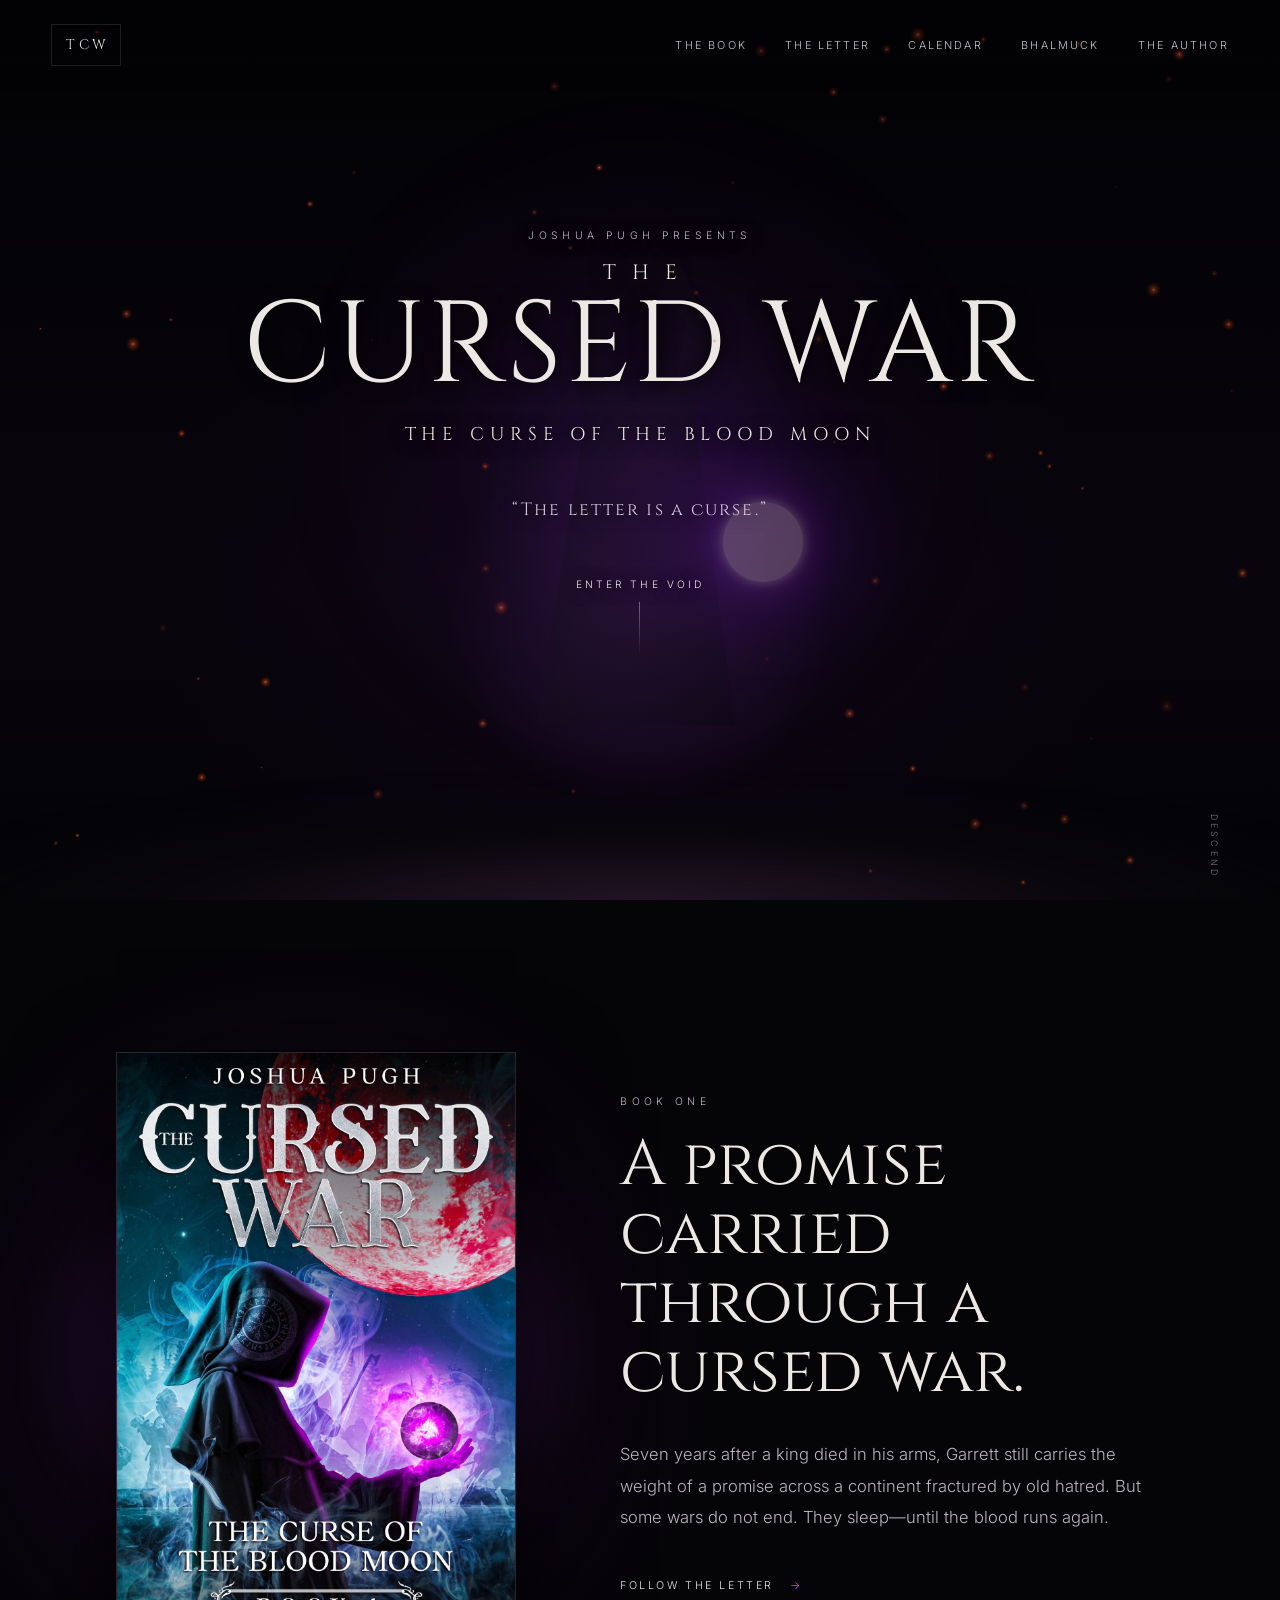
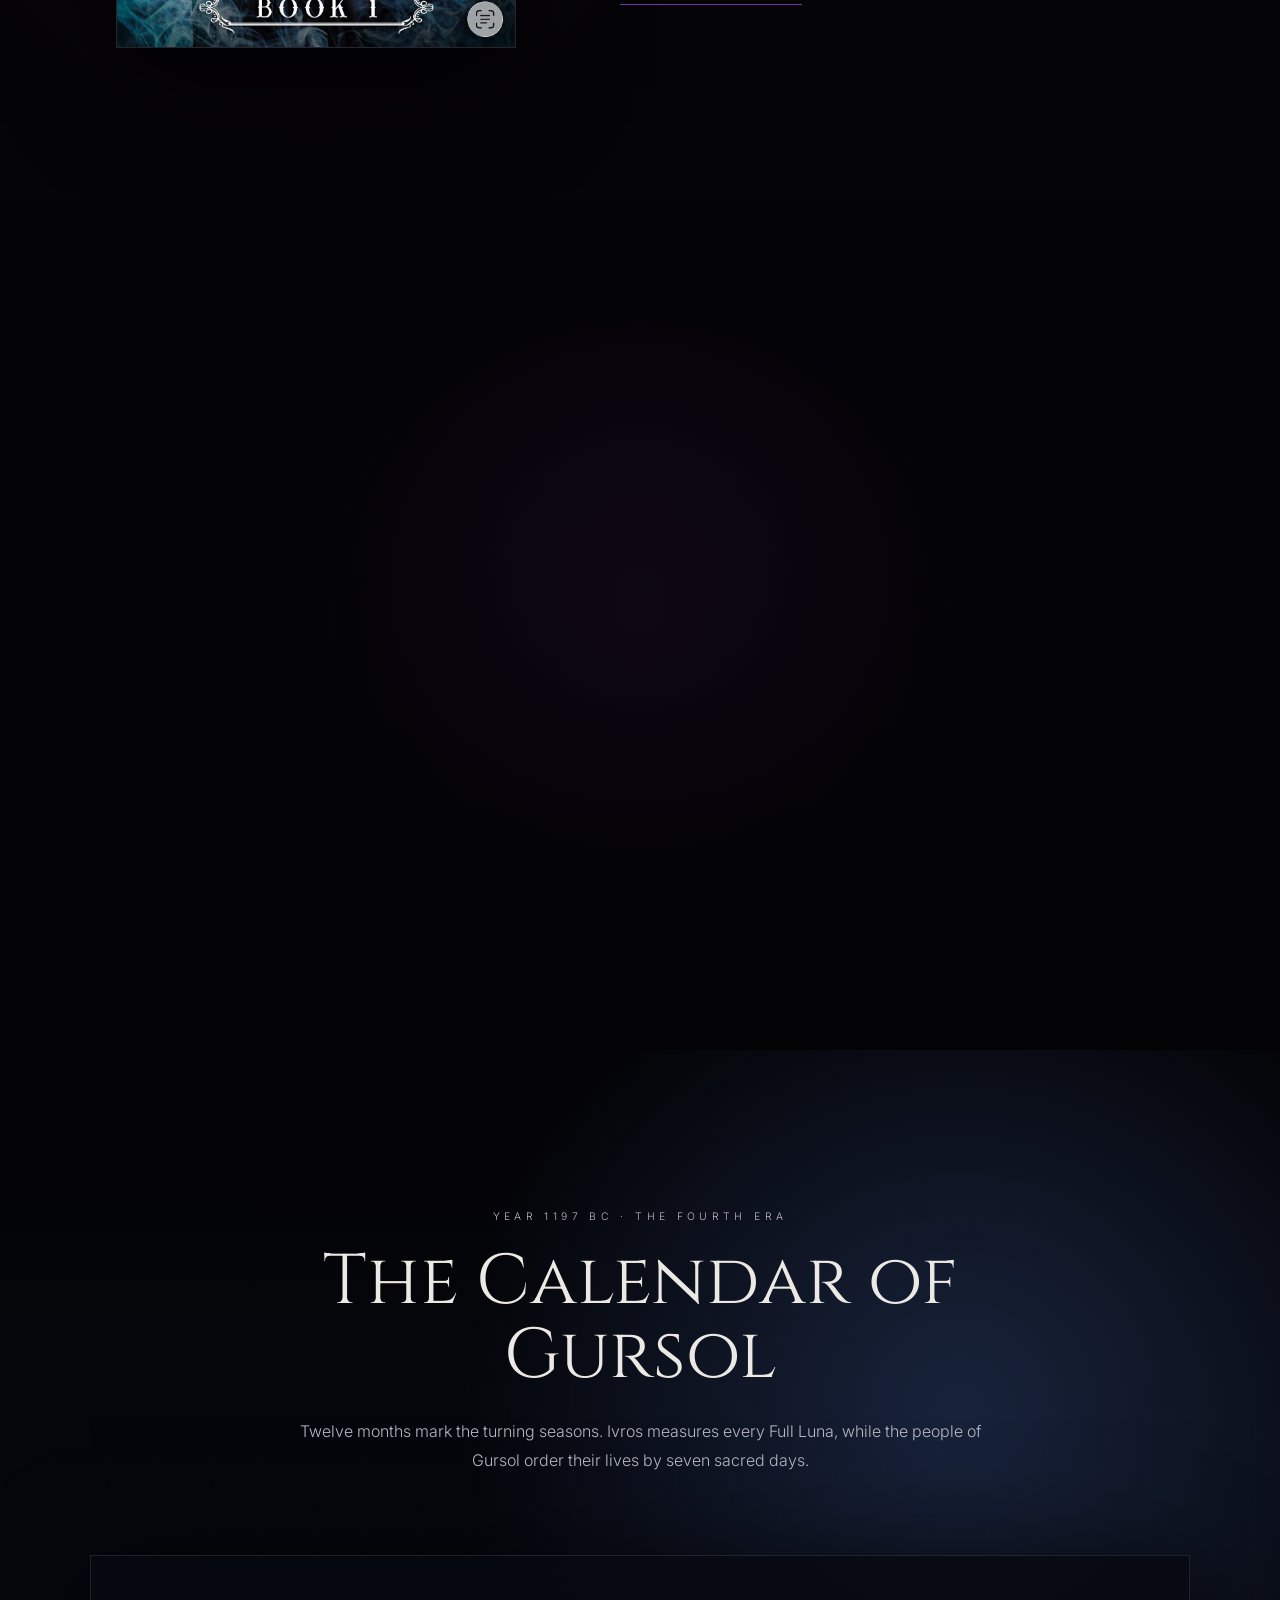
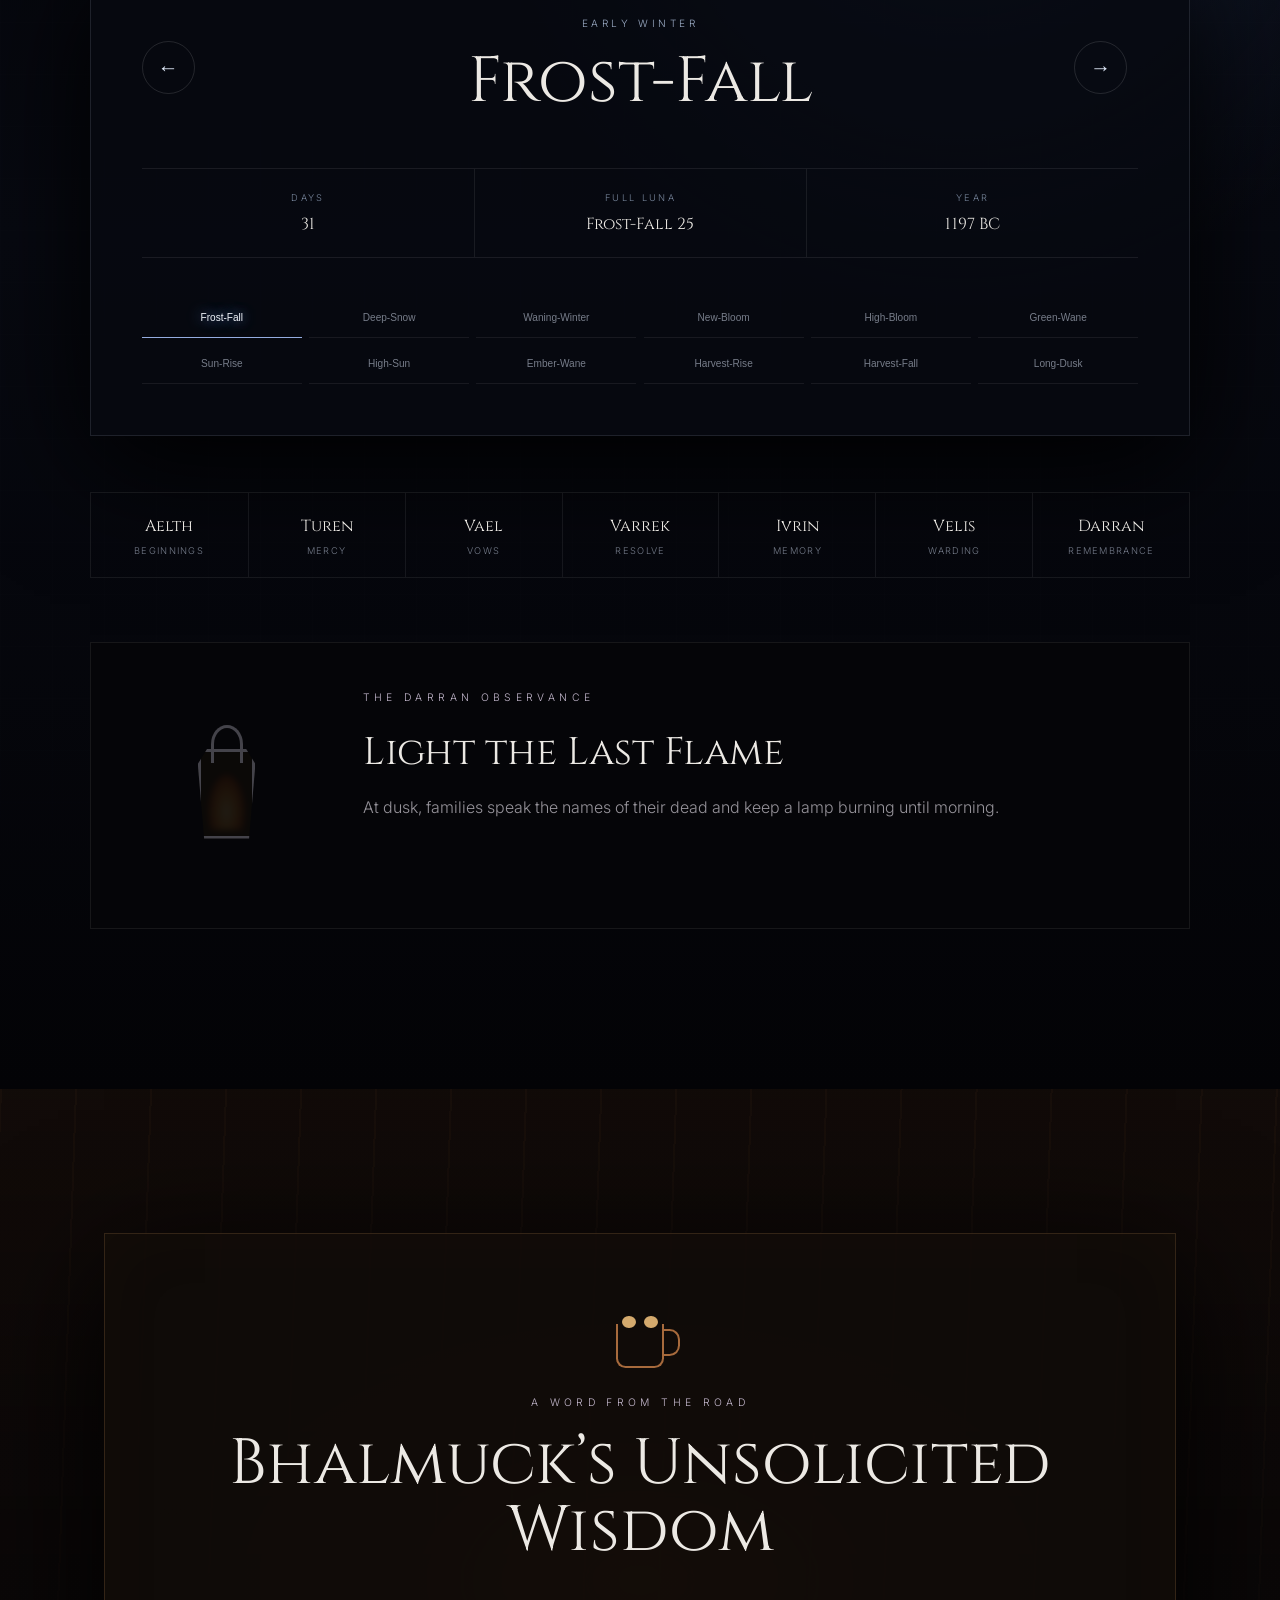
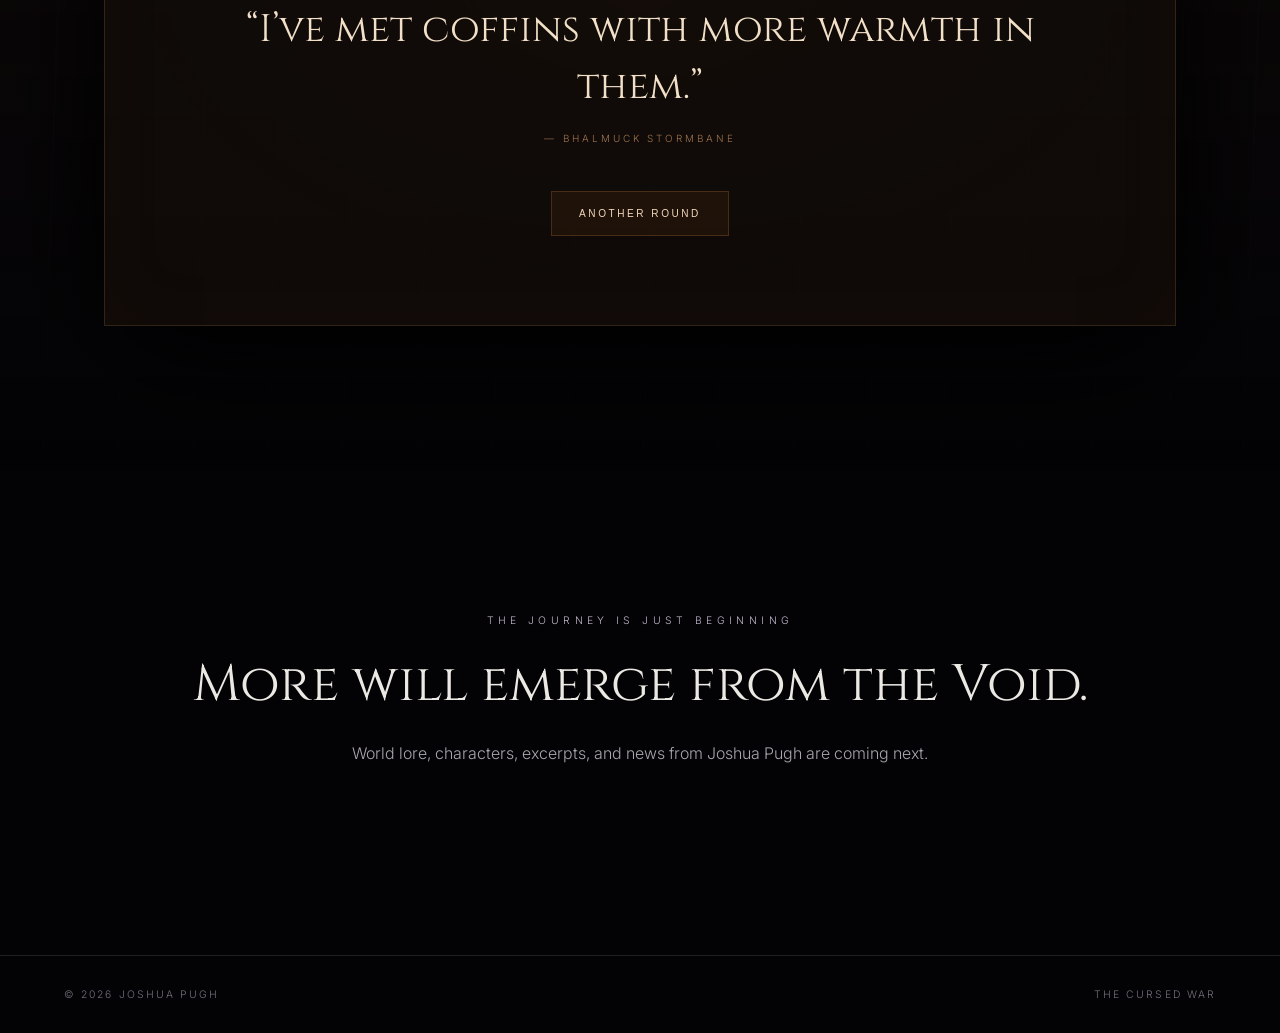
==== index.html @ 9504843f "Add Gursol calendar and Bhalmuck wisdom" ====
<!doctype html>
<html lang="en">
<head>
  <meta charset="utf-8">
  <meta name="viewport" content="width=device-width, initial-scale=1">
  <meta name="description" content="Enter the Void and discover The Cursed War: The Curse of the Blood Moon by Joshua Pugh.">
  <title>The Cursed War | Joshua Pugh</title>
  <link rel="preconnect" href="https://fonts.googleapis.com">
  <link rel="preconnect" href="https://fonts.gstatic.com" crossorigin>
  <link href="https://fonts.googleapis.com/css2?family=Cinzel:wght@400;500;600&family=Inter:wght@300;400;500&display=swap" rel="stylesheet">
  <link rel="stylesheet" href="styles.css">
</head>
<body>
  <canvas id="embers" aria-hidden="true"></canvas>

  <header class="site-header">
    <a class="wordmark" href="#home" aria-label="The Cursed War home">TCW</a>
    <nav aria-label="Primary navigation">
      <a href="#book">The Book</a>
      <a href="#letter">The Letter</a>
      <a href="#calendar">Calendar</a>
      <a href="#bhalmuck">Bhalmuck</a>
      <a href="#author">The Author</a>
    </nav>
  </header>

  <main>
    <section class="void-hero" id="home">
      <div class="aura" aria-hidden="true"></div>
      <div class="figure" aria-hidden="true">
        <div class="hood"></div>
        <div class="flame"></div>
      </div>
      <div class="hero-copy">
        <p class="eyebrow">Joshua Pugh presents</p>
        <h1><span>The</span> Cursed War</h1>
        <p class="subtitle">The Curse of the Blood Moon</p>
        <p class="whisper">“The letter is a curse.”</p>
        <a class="enter" href="#book"><span>Enter the Void</span><i aria-hidden="true"></i></a>
      </div>
      <p class="scroll-cue">Descend</p>
    </section>

    <section class="book-section" id="book">
      <div class="section-glow" aria-hidden="true"></div>
      <div class="book-visual reveal">
        <div class="cover-halo" aria-hidden="true"></div>
        <img src="assets/book-cover.jpg" alt="Cover of The Cursed War: The Curse of the Blood Moon">
      </div>
      <div class="book-copy reveal">
        <p class="eyebrow">Book One</p>
        <h2>A promise carried<br>through a cursed war.</h2>
        <p>Seven years after a king died in his arms, Garrett still carries the weight of a promise across a continent fractured by old hatred. But some wars do not end. They sleep—until the blood runs again.</p>
        <a class="text-link" href="#letter">Follow the letter <span>→</span></a>
      </div>
    </section>

    <section class="letter-section" id="letter">
      <div class="letter-card reveal">
        <p class="eyebrow">From Chapter Three</p>
        <blockquote>“You carry a burden. It poisons your path. Corrupts your thoughts. Even now, it claws at your sleep.”</blockquote>
        <div class="violet-rule"></div>
        <p class="letter-note">A sealed letter. A promise between brothers. A voice waiting in the dark.</p>
      </div>
    </section>

    <section class="calendar-section" id="calendar">
      <div class="calendar-intro reveal">
        <p class="eyebrow">Year 1197 BC · The Fourth Era</p>
        <h2>The Calendar of Gursol</h2>
        <p>Twelve months mark the turning seasons. Ivros measures every Full Luna, while the people of Gursol order their lives by seven sacred days.</p>
      </div>

      <div class="calendar-shell reveal" aria-live="polite">
        <div class="calendar-heading">
          <button class="calendar-arrow" id="previous-month" type="button" aria-label="Previous month">←</button>
          <div>
            <p class="calendar-season" id="calendar-season">Early Winter</p>
            <h3 id="calendar-month">Frost-Fall</h3>
          </div>
          <button class="calendar-arrow" id="next-month" type="button" aria-label="Next month">→</button>
        </div>
        <div class="calendar-facts">
          <div><span>Days</span><strong id="calendar-days">31</strong></div>
          <div><span>Full Luna</span><strong id="calendar-luna">Frost-Fall 25</strong></div>
          <div><span>Year</span><strong>1197 BC</strong></div>
        </div>
        <div class="month-track" id="month-track" aria-label="Months of Gursol"></div>
      </div>

      <div class="week-grid reveal" aria-label="Days of the Gursolian week">
        <div><strong>Aelth</strong><span>Beginnings</span></div>
        <div><strong>Turen</strong><span>Mercy</span></div>
        <div><strong>Vael</strong><span>Vows</span></div>
        <div><strong>Varrek</strong><span>Resolve</span></div>
        <div><strong>Ivrin</strong><span>Memory</span></div>
        <div><strong>Velis</strong><span>Warding</span></div>
        <div><strong>Darran</strong><span>Remembrance</span></div>
      </div>

      <div class="last-flame reveal" id="last-flame">
        <button class="lantern" id="lantern" type="button" aria-pressed="false" aria-label="Light the Last Flame"><i></i></button>
        <div>
          <p class="eyebrow">The Darran observance</p>
          <h3>Light the Last Flame</h3>
          <p>At dusk, families speak the names of their dead and keep a lamp burning until morning.</p>
          <p class="flame-words">“We remember their names, so he cannot erase them.”</p>
        </div>
      </div>
    </section>

    <section class="bhalmuck-section" id="bhalmuck">
      <div class="tavern-glow" aria-hidden="true"></div>
      <div class="wisdom-card reveal">
        <div class="tankard" aria-hidden="true"><span></span></div>
        <p class="eyebrow">A word from the road</p>
        <h2>Bhalmuck’s Unsolicited Wisdom</h2>
        <blockquote id="bhalmuck-quote">“I’ve met coffins with more warmth in them.”</blockquote>
        <p class="quote-credit">— Bhalmuck Stormbane</p>
        <button class="another-round" id="another-round" type="button">Another Round</button>
      </div>
    </section>

    <section class="coming-section" id="author">
      <p class="eyebrow">The journey is just beginning</p>
      <h2>More will emerge from the Void.</h2>
      <p>World lore, characters, excerpts, and news from Joshua Pugh are coming next.</p>
    </section>
  </main>

  <footer><span>© <span id="year"></span> Joshua Pugh</span><span>The Cursed War</span></footer>
  <script src="script.js"></script>
</body>
</html>
---- styles.css ----
:root{--void:#030306;--ink:#ece9e4;--muted:#aaa5ae;--violet:#9e35ff;--ember:#ef6a32;--line:rgba(255,255,255,.11)}
*{box-sizing:border-box}html{scroll-behavior:smooth}body{margin:0;background:var(--void);color:var(--ink);font-family:Inter,system-ui,sans-serif;font-weight:300;overflow-x:hidden}body:before{content:"";position:fixed;inset:0;pointer-events:none;z-index:20;background:repeating-linear-gradient(0deg,rgba(255,255,255,.012),rgba(255,255,255,.012) 1px,transparent 1px,transparent 4px);mix-blend-mode:soft-light}a{color:inherit;text-decoration:none}#embers{position:fixed;inset:0;z-index:2;pointer-events:none}.site-header{position:fixed;z-index:30;top:0;left:0;width:100%;display:flex;justify-content:space-between;align-items:center;padding:1.5rem clamp(1.25rem,4vw,4rem);background:linear-gradient(#030306cc,transparent)}.wordmark{font-family:Cinzel,serif;font-size:.86rem;letter-spacing:.28em;border:1px solid var(--line);padding:.7rem .6rem .65rem .85rem}.site-header nav{display:flex;gap:clamp(1rem,3vw,2.8rem)}.site-header nav a{font-size:.68rem;letter-spacing:.2em;text-transform:uppercase;color:#c9c5cd;transition:.3s}.site-header nav a:hover{color:#fff;text-shadow:0 0 16px #b25cff}.void-hero{min-height:100svh;position:relative;display:grid;place-items:center;isolation:isolate;overflow:hidden;background:radial-gradient(circle at 50% 68%,#281138 0,rgba(24,8,35,.28) 22%,transparent 53%),linear-gradient(#020204,#08050c 65%,#030306)}.void-hero:after{content:"";position:absolute;left:-10%;right:-10%;bottom:-8rem;height:15rem;background:radial-gradient(ellipse,#241528 0,#09070b 42%,transparent 70%);filter:blur(12px)}.aura{position:absolute;width:min(48rem,90vw);aspect-ratio:1;border-radius:50%;background:radial-gradient(circle,rgba(142,47,226,.17),rgba(98,26,142,.05) 34%,transparent 66%);filter:blur(10px);animation:breathe 6s ease-in-out infinite}.figure{position:absolute;left:50%;top:53%;transform:translate(-50%,-50%);width:17rem;height:31rem;opacity:.28;filter:blur(.4px)}.hood{position:absolute;inset:0;background:linear-gradient(110deg,#040406,#16121a 48%,#050507);clip-path:polygon(37% 6%,64% 6%,78% 24%,70% 38%,85% 100%,12% 100%,30% 38%,22% 23%)}.hood:after{content:"";position:absolute;top:10%;left:34%;width:33%;height:25%;background:radial-gradient(ellipse at center,#030305 36%,#141018 80%);clip-path:polygon(50% 0,100% 34%,85% 100%,12% 100%,0 34%)}.flame{position:absolute;right:-1.7rem;top:55%;width:5rem;height:5rem;border-radius:50%;background:#f4c4ff;box-shadow:0 0 12px #fff,0 0 35px #c650ff,0 0 90px 30px #7117c9;animation:flame 2.4s ease-in-out infinite}.hero-copy{position:relative;z-index:3;text-align:center;margin-top:-1rem;text-shadow:0 2px 18px #000}.eyebrow{text-transform:uppercase;letter-spacing:.42em;font-size:.65rem;color:#c4b8cd;margin:0 0 1.4rem}.hero-copy h1,.book-copy h2,.coming-section h2{font-family:Cinzel,serif;font-weight:400}.hero-copy h1{font-size:clamp(3.6rem,9vw,8.8rem);line-height:.8;letter-spacing:.03em;margin:0;text-transform:uppercase}.hero-copy h1 span{display:block;font-size:.18em;letter-spacing:.75em;margin:0 0 1.2rem;padding-left:.75em}.subtitle{font-family:Cinzel,serif;text-transform:uppercase;font-size:clamp(.75rem,1.6vw,1.15rem);letter-spacing:.32em;margin:1.8rem 0 3.2rem}.whisper{font-family:Cinzel,serif;font-size:clamp(.9rem,1.5vw,1.1rem);letter-spacing:.12em;color:#d8c6df;opacity:0;animation:revealWhisper 2s 1.2s forwards}.enter{display:inline-flex;flex-direction:column;align-items:center;gap:.75rem;margin-top:2.4rem;text-transform:uppercase;letter-spacing:.3em;font-size:.64rem}.enter i{display:block;width:1px;height:3.3rem;background:linear-gradient(var(--violet),transparent);transition:.35s}.enter:hover i{height:4.3rem}.scroll-cue{position:absolute;bottom:1.4rem;right:clamp(1.25rem,4vw,4rem);z-index:5;text-transform:uppercase;writing-mode:vertical-rl;letter-spacing:.35em;font-size:.56rem;color:#77717d}.book-section{min-height:100vh;position:relative;display:grid;grid-template-columns:minmax(260px,.85fr) 1.15fr;align-items:center;gap:clamp(3rem,8vw,9rem);padding:9rem clamp(1.5rem,9vw,10rem);background:radial-gradient(circle at 24% 50%,#1a0c23,transparent 38%),#050407;overflow:hidden}.section-glow{position:absolute;left:8%;top:28%;width:26rem;height:26rem;background:#7729af22;border-radius:50%;filter:blur(70px)}.book-visual{position:relative;justify-self:center}.book-visual img{display:block;width:min(25rem,70vw);position:relative;z-index:1;box-shadow:0 2.5rem 6rem #000;border:1px solid #ffffff20}.cover-halo{position:absolute;inset:10% -20%;background:radial-gradient(#9a34dc66,transparent 65%);filter:blur(40px)}.book-copy{max-width:42rem;position:relative}.book-copy h2{font-size:clamp(2.4rem,5vw,5.4rem);line-height:1.08;margin:.6rem 0 2rem}.book-copy>p:not(.eyebrow){max-width:38rem;font-size:clamp(1rem,1.3vw,1.18rem);line-height:1.9;color:#bbb6bf}.text-link{display:inline-flex;gap:1rem;margin-top:1.8rem;text-transform:uppercase;letter-spacing:.24em;font-size:.67rem;border-bottom:1px solid #7436a0;padding-bottom:.7rem}.text-link span{color:#c35cff}.letter-section{min-height:90vh;display:grid;place-items:center;padding:8rem 1.5rem;background:linear-gradient(rgba(3,3,6,.5),#030306),radial-gradient(circle at center,#30113e,transparent 44%)}.letter-card{max-width:58rem;text-align:center;padding:clamp(2rem,6vw,5rem);border:1px solid var(--line);background:#09070cb3;box-shadow:0 0 90px #7824aa1a;backdrop-filter:blur(10px)}blockquote{font-family:Cinzel,serif;font-size:clamp(1.55rem,3.4vw,3rem);line-height:1.5;margin:0}.violet-rule{height:1px;width:6rem;margin:3rem auto;background:var(--violet);box-shadow:0 0 15px var(--violet)}.letter-note{color:var(--muted);line-height:1.8}.coming-section{text-align:center;padding:9rem 1.5rem 11rem;background:#030306}.coming-section h2{font-size:clamp(2rem,4vw,4.2rem);margin:0 0 1.5rem}.coming-section>p:last-child{color:var(--muted)}footer{border-top:1px solid var(--line);display:flex;justify-content:space-between;padding:2rem clamp(1.5rem,5vw,5rem);color:#77717d;font-size:.65rem;text-transform:uppercase;letter-spacing:.2em}.reveal{opacity:0;transform:translateY(35px);transition:opacity 1s,transform 1s}.reveal.visible{opacity:1;transform:none}@keyframes breathe{50%{transform:scale(1.12);opacity:.65}}@keyframes flame{50%{transform:scale(.86) translateY(-5px);filter:hue-rotate(12deg)}}@keyframes revealWhisper{to{opacity:1}}
@media(max-width:760px){.site-header nav{display:none}.void-hero{min-height:100svh}.figure{width:12rem;height:25rem;top:57%}.flame{right:-1rem;width:3.5rem;height:3.5rem}.hero-copy{padding:0 1rem}.hero-copy h1{font-size:clamp(3rem,17vw,5rem)}.subtitle{letter-spacing:.18em}.book-section{grid-template-columns:1fr;text-align:center;padding-top:7rem}.book-copy{order:-1}.book-copy>p:not(.eyebrow){margin-inline:auto}.book-visual img{width:min(20rem,75vw)}footer{flex-direction:column;gap:1rem;text-align:center}}
@media(prefers-reduced-motion:reduce){html{scroll-behavior:auto}.aura,.flame,.whisper{animation:none}.whisper{opacity:1}.reveal{opacity:1;transform:none;transition:none}}

/*
 * Corruption marks: intentionally fragmented, not a translatable alphabet.
 * The patterns echo the book's folding paths, broken symbols, and recurring
 * warnings while letting characters and readers misread their true purpose.
 */
.void-hero::before,
.book-section::before,
.letter-section::before,
.letter-card::before,
.letter-card::after{
  position:absolute;
  pointer-events:none;
  color:#d49aff;
  font-family:"Times New Roman",serif;
  font-weight:400;
  text-shadow:0 0 .3rem #c46cff,0 0 1rem #922fe0,0 0 2rem #5a118c;
  opacity:0;
  z-index:1;
}
.void-hero::before{
  content:"ᛉ  ◇  ᛁ  ⋮  ᚷ  ⟁  ᛟ  ⟡  ᚾ  ⋮  ᛉ";
  top:18%;
  left:7%;
  max-width:8rem;
  font-size:clamp(1rem,1.55vw,1.5rem);
  line-height:3.1;
  letter-spacing:.7em;
  writing-mode:vertical-rl;
  transform:rotate(7deg);
  animation:rune-left 10s ease-in-out infinite;
}
.book-section::before{
  content:"⟡ ᚱ ⋮ ᛉ ᛁ ◇ ᚾ ⟁ ᛟ";
  right:4%;
  top:13%;
  font-size:clamp(.9rem,1.2vw,1.2rem);
  letter-spacing:1.05em;
  transform:rotate(-9deg) skewX(-6deg);
  animation:rune-drift 13s 1s ease-in-out infinite;
}
.letter-section{position:relative;overflow:hidden}
.letter-section::before{
  content:"ᛁ   ⟁   ᚾ   ⋮   ᛟ   ◇   ᛉ";
  left:50%;
  top:12%;
  width:max-content;
  font-size:clamp(1rem,1.35vw,1.35rem);
  letter-spacing:1.1em;
  transform:translateX(-50%);
  animation:rune-warning 9s .5s ease-in-out infinite;
}
.letter-card{position:relative;z-index:2}
.letter-card::before,
.letter-card::after{
  content:"ᚷ\A⋮\A⟡\Aᛉ\A◇";
  white-space:pre;
  top:50%;
  font-size:1rem;
  line-height:2.4;
  transform:translateY(-50%);
  animation:rune-edge 9s ease-in-out infinite;
}
.letter-card::before{left:-2.6rem}
.letter-card::after{right:-2.6rem;transform:translateY(-50%) scaleX(-1);animation-delay:-4.5s}
@keyframes rune-left{
  0%,100%{opacity:.08;filter:blur(3px);transform:translateY(1rem) rotate(7deg)}
  15%,50%{opacity:.52;filter:blur(0);transform:translateY(0) rotate(7deg)}
  58%{opacity:.18;letter-spacing:1.15em}
  72%,88%{opacity:.06;filter:blur(3px)}
}
@keyframes rune-drift{
  0%,100%{opacity:.05;transform:translateX(2rem) rotate(-9deg) skewX(-6deg)}
  20%,58%{opacity:.4;transform:translateX(0) rotate(-9deg) skewX(-6deg)}
  66%{opacity:.12;word-spacing:2rem}
  82%{opacity:.04;transform:translateX(-2rem) rotate(-9deg)}
}
@keyframes rune-warning{
  0%,100%{opacity:.05;filter:blur(5px);letter-spacing:1.7em}
  18%,54%{opacity:.46;filter:blur(0);letter-spacing:1.1em}
  61%{opacity:.1;filter:blur(2px)}
  68%{opacity:.36;filter:blur(0)}
  84%{opacity:.05;filter:blur(4px)}
}
@keyframes rune-edge{
  0%,100%{opacity:.05;filter:blur(3px)}
  20%,68%{opacity:.45;filter:blur(0)}
  80%{opacity:.08;filter:blur(2px)}
}
@media(max-width:760px){
  .void-hero::before{left:2%;top:14%;font-size:.65rem}
  .book-section::before{right:-3%;top:7%;font-size:.58rem}
  .letter-card::before{left:.7rem}
  .letter-card::after{right:.7rem}
}
@media(prefers-reduced-motion:reduce){
  .void-hero::before,.book-section::before,.letter-section::before,.letter-card::before,.letter-card::after{animation:none;opacity:.11;filter:none}
}

.calendar-section{position:relative;padding:10rem clamp(1.5rem,7vw,8rem);background:radial-gradient(circle at 75% 22%,#18233b 0,transparent 31%),linear-gradient(#030306,#070911 48%,#030306);overflow:hidden}.calendar-section:before{content:"";position:absolute;inset:0;opacity:.16;background-image:linear-gradient(#b8c8e80c 1px,transparent 1px),linear-gradient(90deg,#b8c8e80c 1px,transparent 1px);background-size:52px 52px;mask-image:linear-gradient(transparent,#000 28%,#000 72%,transparent)}.calendar-intro{position:relative;max-width:52rem;margin:0 auto 5rem;text-align:center}.calendar-intro h2,.bhalmuck-section h2{font-family:Cinzel,serif;font-weight:400;font-size:clamp(2.5rem,5.5vw,5.5rem);line-height:1.05;margin:.5rem 0 1.5rem}.calendar-intro>p:last-child{max-width:44rem;margin:auto;color:#b8b8c4;line-height:1.8}.calendar-shell{position:relative;max-width:76rem;margin:auto;border:1px solid #c8d7ef1f;background:#070910d9;box-shadow:0 2rem 7rem #000;padding:clamp(1.4rem,4vw,3.5rem)}.calendar-heading{display:grid;grid-template-columns:4rem 1fr 4rem;align-items:center;text-align:center}.calendar-heading h3{font-family:Cinzel,serif;font-size:clamp(2rem,5vw,4.5rem);font-weight:400;margin:.2rem 0}.calendar-season{text-transform:uppercase;letter-spacing:.35em;font-size:.63rem;color:#9babc4}.calendar-arrow{width:3.3rem;height:3.3rem;border:1px solid #ffffff1f;border-radius:50%;background:transparent;color:#dfe8f8;font-size:1.3rem;cursor:pointer;transition:.25s}.calendar-arrow:hover{border-color:#b6c9eb88;background:#9cb7e815;box-shadow:0 0 24px #7799d22e}.calendar-facts{display:grid;grid-template-columns:repeat(3,1fr);border-block:1px solid #ffffff14;margin:2.5rem 0}.calendar-facts div{display:flex;flex-direction:column;gap:.65rem;padding:1.4rem;text-align:center}.calendar-facts div+div{border-left:1px solid #ffffff14}.calendar-facts span{text-transform:uppercase;letter-spacing:.25em;color:#77859b;font-size:.58rem}.calendar-facts strong{font-family:Cinzel,serif;font-weight:400}.month-track{display:grid;grid-template-columns:repeat(6,1fr);gap:.45rem}.month-track button{border:0;border-bottom:1px solid #ffffff12;background:transparent;color:#777d8a;padding:.85rem .3rem;font-size:.63rem;cursor:pointer;transition:.25s}.month-track button:hover,.month-track button.active{color:#f1f4fa;border-color:#94ace0;text-shadow:0 0 14px #7b9de2}.week-grid{position:relative;max-width:76rem;margin:3.5rem auto;display:grid;grid-template-columns:repeat(7,1fr);border:1px solid #ffffff12}.week-grid div{padding:1.35rem .5rem;text-align:center}.week-grid div+div{border-left:1px solid #ffffff12}.week-grid strong,.week-grid span{display:block}.week-grid strong{font-family:Cinzel,serif;font-weight:400;margin-bottom:.5rem}.week-grid span{font-size:.58rem;text-transform:uppercase;letter-spacing:.14em;color:#747b89}.last-flame{position:relative;max-width:76rem;margin:4rem auto 0;display:grid;grid-template-columns:11rem 1fr;align-items:center;gap:3rem;padding:3rem;border:1px solid #ffffff12;background:#050508;transition:1s}.last-flame h3{font-family:Cinzel,serif;font-size:clamp(1.8rem,3vw,3rem);font-weight:400;margin:.2rem 0 1rem}.last-flame>div>p:not(.eyebrow){color:#96939a;line-height:1.7}.flame-words{opacity:0;transform:translateY(8px);transition:1s;color:#e4c69b!important;font-family:Cinzel,serif}.lantern{position:relative;width:6rem;height:8rem;margin:auto;border:0;background:transparent;cursor:pointer}.lantern:before{content:"";position:absolute;left:1.2rem;right:1.2rem;top:1.7rem;bottom:.7rem;border:3px solid #44434a;clip-path:polygon(16% 0,84% 0,100% 17%,89% 100%,11% 100%,0 17%);background:#0b0907;transition:1s}.lantern:after{content:"";position:absolute;width:2.6rem;height:3.8rem;left:1.7rem;top:3rem;background:radial-gradient(ellipse at 50% 70%,#ffefaf,#ff9a32 31%,#a62808 60%,transparent 64%);filter:blur(3px);opacity:.08;transition:1s}.lantern i{position:absolute;left:2rem;top:.2rem;width:2rem;height:2.4rem;border:3px solid #44434a;border-bottom:0;border-radius:50% 50% 0 0}.last-flame.lit{border-color:#ef9a3c47;box-shadow:inset 0 0 70px #b34d1014,0 0 55px #8d3d1017}.last-flame.lit .lantern:after{opacity:1;filter:blur(0);box-shadow:0 0 30px #ff922f,0 0 75px #e0521c88}.last-flame.lit .flame-words{opacity:1;transform:none}.bhalmuck-section{position:relative;min-height:88vh;display:grid;place-items:center;padding:9rem 1.5rem;overflow:hidden;background:linear-gradient(#03030666,#030306),repeating-linear-gradient(92deg,#26170d 0,#26170d 2px,#1b100a 2px,#1b100a 75px)}.tavern-glow{position:absolute;width:65rem;height:38rem;border-radius:50%;background:radial-gradient(#df6d263b 0,#963b171f 30%,transparent 67%);filter:blur(15px)}.wisdom-card{position:relative;max-width:67rem;width:100%;text-align:center;padding:clamp(3rem,7vw,6.5rem) clamp(1.5rem,7vw,6rem);border:1px solid #df9a592c;background:#100b08e8;box-shadow:0 2rem 8rem #000, inset 0 0 70px #7e35100d}.wisdom-card h2{font-size:clamp(2.2rem,5vw,4.8rem)}.wisdom-card blockquote{min-height:5.5rem;display:grid;place-items:center;margin:2.2rem auto 1rem;font-size:clamp(1.4rem,3vw,2.55rem);color:#f2dfc7}.quote-credit{text-transform:uppercase;letter-spacing:.3em;color:#a1744d;font-size:.62rem}.another-round{margin-top:2.3rem;padding:1rem 1.7rem;border:1px solid #c883493d;background:#b85d1b16;color:#f2d7bd;text-transform:uppercase;letter-spacing:.25em;font-size:.63rem;cursor:pointer;transition:.3s}.another-round:hover{background:#b85d1b2f;border-color:#d99358;box-shadow:0 0 30px #bf5c1c28}.tankard{position:relative;width:3rem;height:2.8rem;margin:0 auto 1.7rem;border:2px solid #a76a3c;border-top:0;border-radius:0 0 .6rem .6rem}.tankard:after{content:"";position:absolute;right:-1.15rem;top:.35rem;width:1rem;height:1.4rem;border:2px solid #a76a3c;border-left:0;border-radius:0 .65rem .65rem 0}.tankard span:before,.tankard span:after{content:"";position:absolute;top:-.5rem;width:.9rem;height:.8rem;border-radius:50%;background:#d4aa6d}.tankard span:before{left:.25rem}.tankard span:after{right:.25rem}.quote-change{animation:quote-change .5s ease}@keyframes quote-change{0%{opacity:0;transform:translateY(8px)}100%{opacity:1;transform:none}}
@media(max-width:900px){.month-track{grid-template-columns:repeat(3,1fr)}.week-grid{grid-template-columns:repeat(4,1fr)}.week-grid div+div{border-left:0}.week-grid div{border:1px solid #ffffff09}.last-flame{grid-template-columns:1fr;text-align:center}.site-header nav{gap:1rem}.site-header nav a{font-size:.57rem}}
@media(max-width:600px){.calendar-heading{grid-template-columns:3rem 1fr 3rem}.calendar-arrow{width:2.7rem;height:2.7rem}.calendar-facts{grid-template-columns:1fr}.calendar-facts div+div{border-left:0;border-top:1px solid #ffffff14}.month-track{grid-template-columns:repeat(2,1fr)}.week-grid{grid-template-columns:repeat(2,1fr)}.last-flame{padding:2rem 1.25rem}.wisdom-card blockquote{min-height:8rem}}
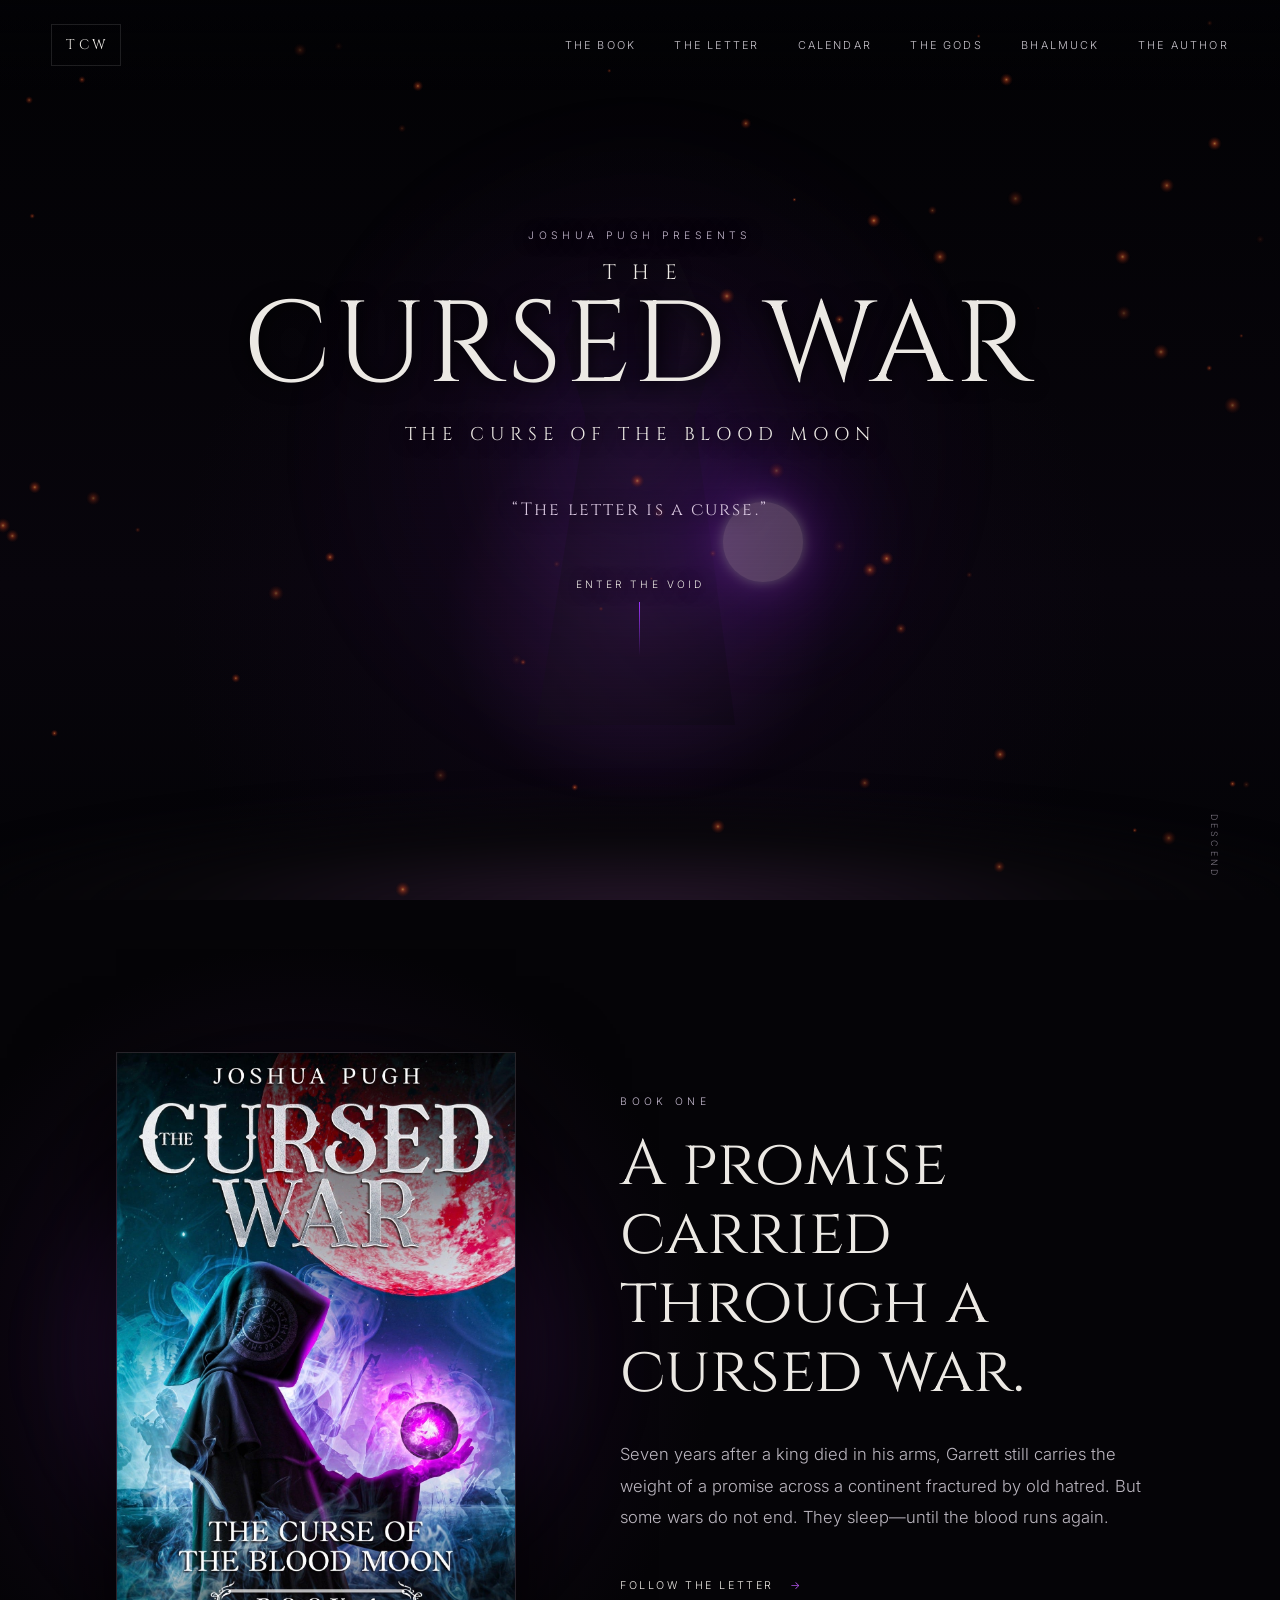
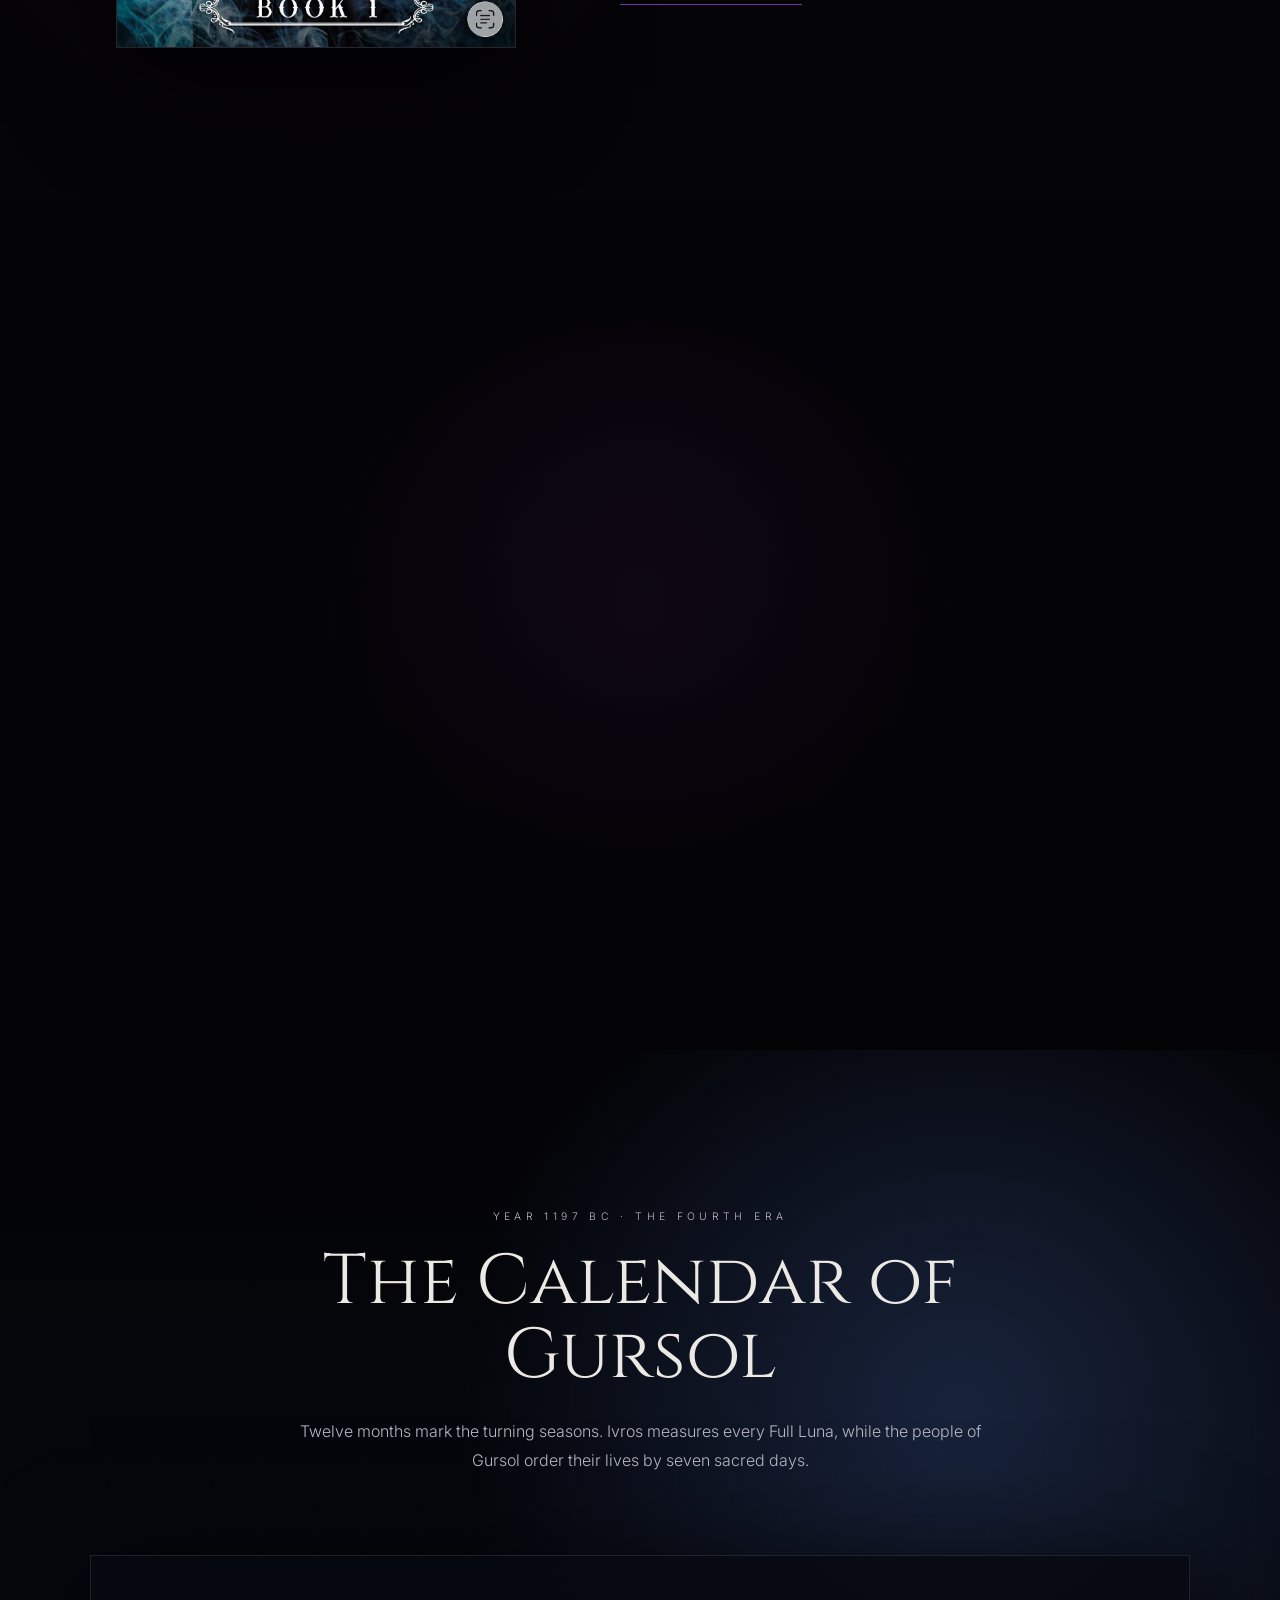
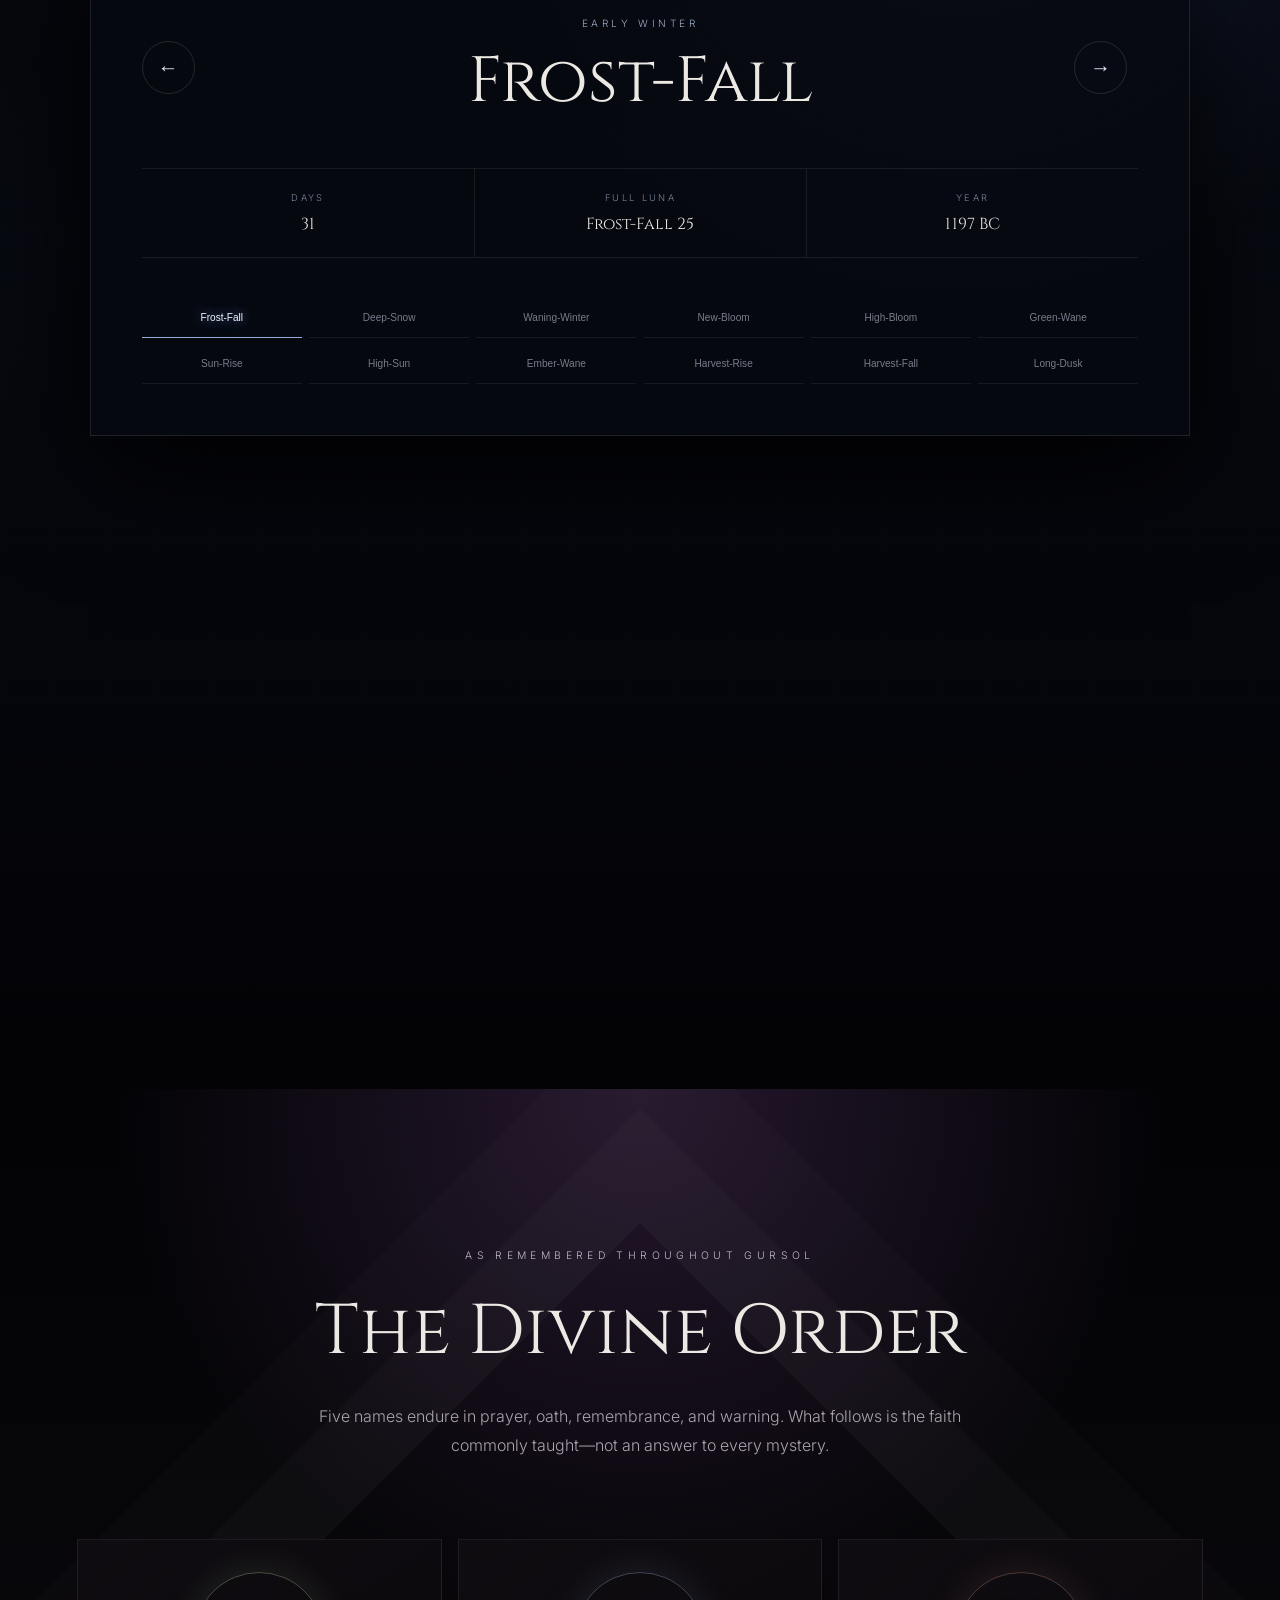
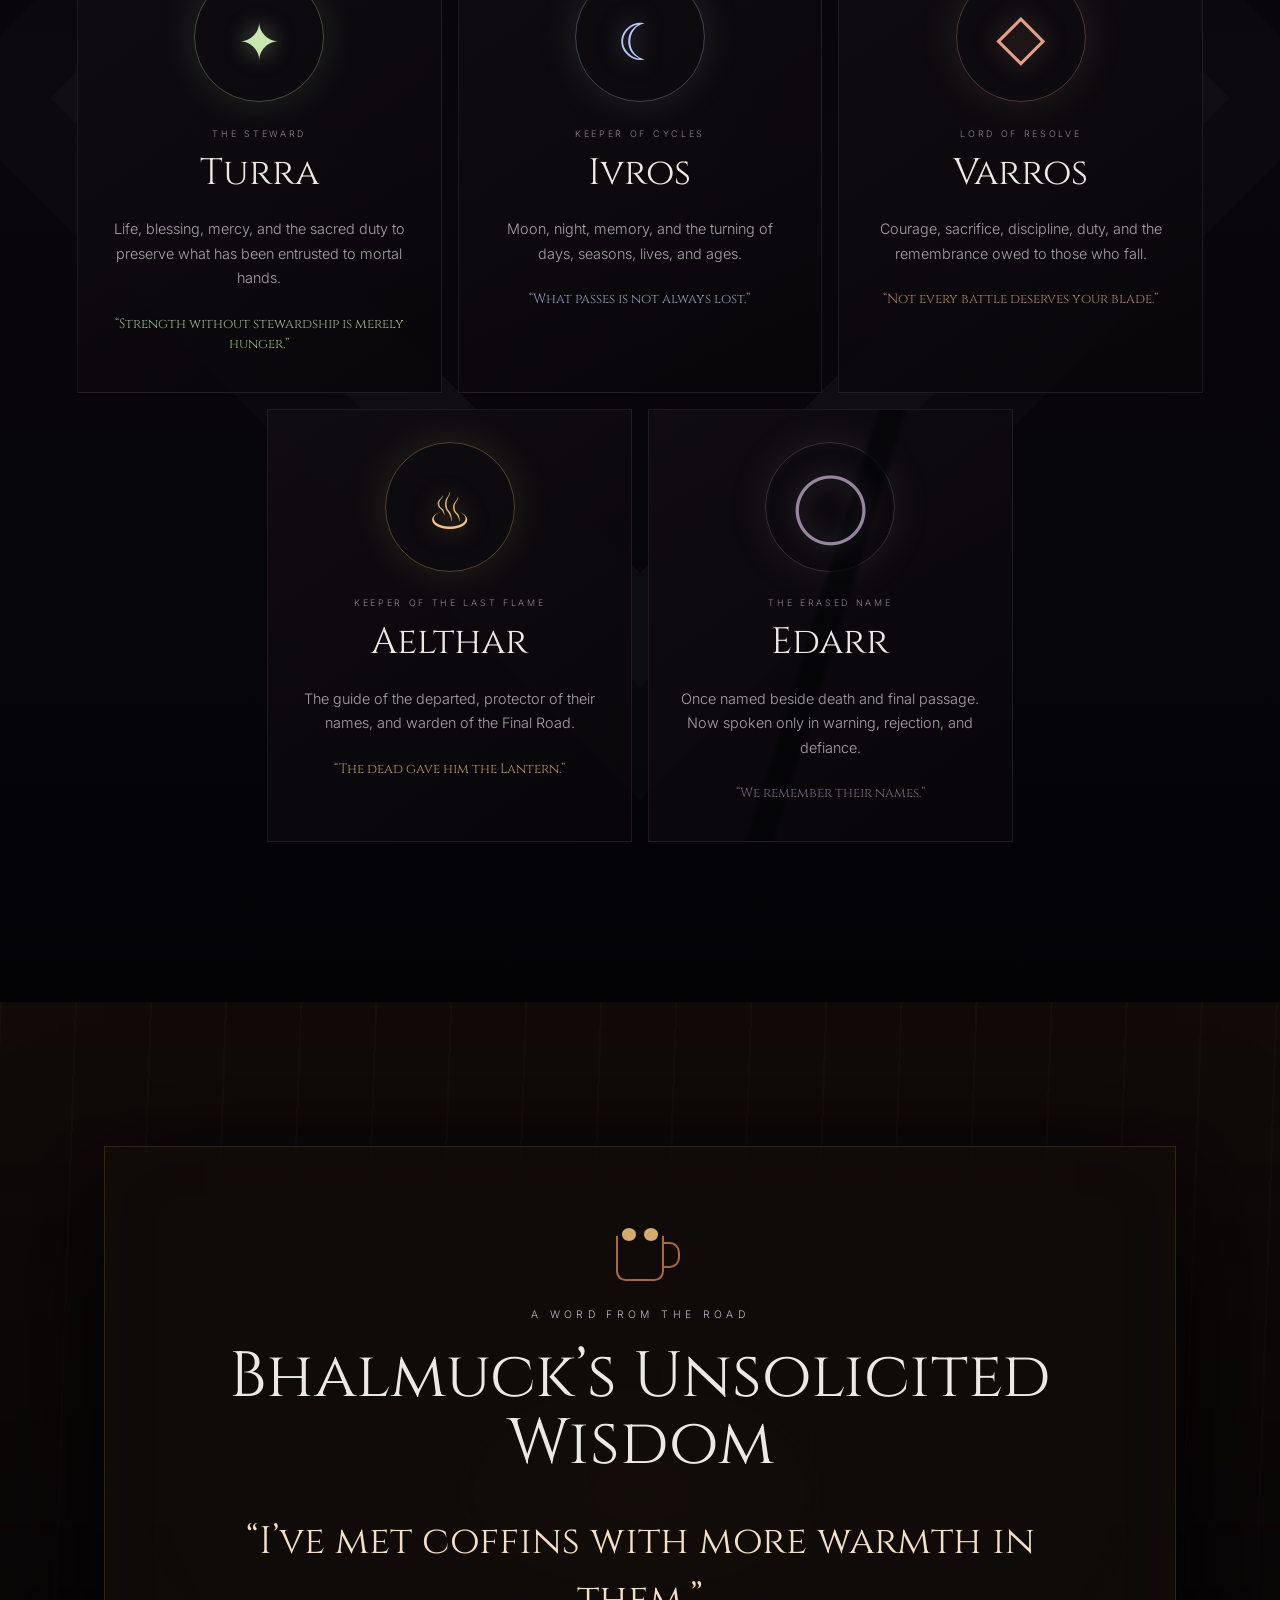
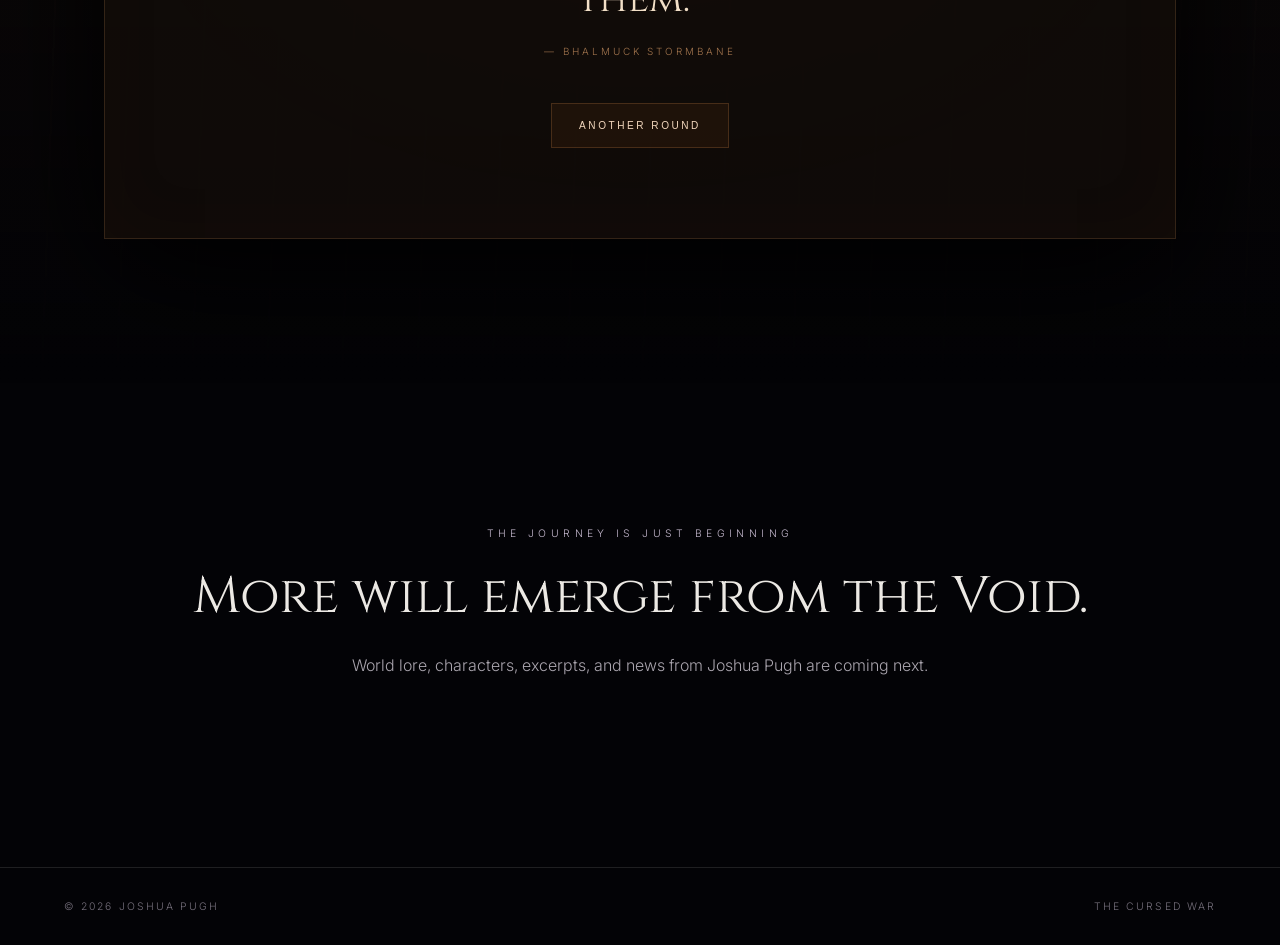
==== commit e01c1fe8: "Add Divine Order and expand Bhalmuck wisdom" ====
--- a/index.html
+++ b/index.html
@@ -19,6 +19,7 @@
       <a href="#book">The Book</a>
       <a href="#letter">The Letter</a>
       <a href="#calendar">Calendar</a>
+      <a href="#gods">The Gods</a>
       <a href="#bhalmuck">Bhalmuck</a>
       <a href="#author">The Author</a>
     </nav>
@@ -109,6 +110,51 @@
       </div>
     </section>
 
+    <section class="gods-section" id="gods">
+      <div class="gods-intro reveal">
+        <p class="eyebrow">As remembered throughout Gursol</p>
+        <h2>The Divine Order</h2>
+        <p>Five names endure in prayer, oath, remembrance, and warning. What follows is the faith commonly taught—not an answer to every mystery.</p>
+      </div>
+      <div class="deity-grid">
+        <article class="deity turra reveal" tabindex="0">
+          <span class="deity-mark" aria-hidden="true">✦</span>
+          <p class="deity-office">The Steward</p>
+          <h3>Turra</h3>
+          <p>Life, blessing, mercy, and the sacred duty to preserve what has been entrusted to mortal hands.</p>
+          <small>“Strength without stewardship is merely hunger.”</small>
+        </article>
+        <article class="deity ivros reveal" tabindex="0">
+          <span class="deity-mark" aria-hidden="true">☾</span>
+          <p class="deity-office">Keeper of Cycles</p>
+          <h3>Ivros</h3>
+          <p>Moon, night, memory, and the turning of days, seasons, lives, and ages.</p>
+          <small>“What passes is not always lost.”</small>
+        </article>
+        <article class="deity varros reveal" tabindex="0">
+          <span class="deity-mark" aria-hidden="true">◇</span>
+          <p class="deity-office">Lord of Resolve</p>
+          <h3>Varros</h3>
+          <p>Courage, sacrifice, discipline, duty, and the remembrance owed to those who fall.</p>
+          <small>“Not every battle deserves your blade.”</small>
+        </article>
+        <article class="deity aelthar reveal" tabindex="0">
+          <span class="deity-mark" aria-hidden="true">♨</span>
+          <p class="deity-office">Keeper of the Last Flame</p>
+          <h3>Aelthar</h3>
+          <p>The guide of the departed, protector of their names, and warden of the Final Road.</p>
+          <small>“The dead gave him the Lantern.”</small>
+        </article>
+        <article class="deity edarr reveal" tabindex="0">
+          <span class="deity-mark" aria-hidden="true">◯</span>
+          <p class="deity-office">The Erased Name</p>
+          <h3>Edarr</h3>
+          <p>Once named beside death and final passage. Now spoken only in warning, rejection, and defiance.</p>
+          <small>“We remember their names.”</small>
+        </article>
+      </div>
+    </section>
+
     <section class="bhalmuck-section" id="bhalmuck">
       <div class="tavern-glow" aria-hidden="true"></div>
       <div class="wisdom-card reveal">
@@ -116,7 +162,7 @@
         <p class="eyebrow">A word from the road</p>
         <h2>Bhalmuck’s Unsolicited Wisdom</h2>
         <blockquote id="bhalmuck-quote">“I’ve met coffins with more warmth in them.”</blockquote>
-        <p class="quote-credit">— Bhalmuck Stormbane</p>
+        <p class="quote-credit" id="quote-credit">— Bhalmuck Stormbane</p>
         <button class="another-round" id="another-round" type="button">Another Round</button>
       </div>
     </section>
--- a/styles.css
+++ b/styles.css
@@ -104,3 +104,7 @@
 .calendar-section{position:relative;padding:10rem clamp(1.5rem,7vw,8rem);background:radial-gradient(circle at 75% 22%,#18233b 0,transparent 31%),linear-gradient(#030306,#070911 48%,#030306);overflow:hidden}.calendar-section:before{content:"";position:absolute;inset:0;opacity:.16;background-image:linear-gradient(#b8c8e80c 1px,transparent 1px),linear-gradient(90deg,#b8c8e80c 1px,transparent 1px);background-size:52px 52px;mask-image:linear-gradient(transparent,#000 28%,#000 72%,transparent)}.calendar-intro{position:relative;max-width:52rem;margin:0 auto 5rem;text-align:center}.calendar-intro h2,.bhalmuck-section h2{font-family:Cinzel,serif;font-weight:400;font-size:clamp(2.5rem,5.5vw,5.5rem);line-height:1.05;margin:.5rem 0 1.5rem}.calendar-intro>p:last-child{max-width:44rem;margin:auto;color:#b8b8c4;line-height:1.8}.calendar-shell{position:relative;max-width:76rem;margin:auto;border:1px solid #c8d7ef1f;background:#070910d9;box-shadow:0 2rem 7rem #000;padding:clamp(1.4rem,4vw,3.5rem)}.calendar-heading{display:grid;grid-template-columns:4rem 1fr 4rem;align-items:center;text-align:center}.calendar-heading h3{font-family:Cinzel,serif;font-size:clamp(2rem,5vw,4.5rem);font-weight:400;margin:.2rem 0}.calendar-season{text-transform:uppercase;letter-spacing:.35em;font-size:.63rem;color:#9babc4}.calendar-arrow{width:3.3rem;height:3.3rem;border:1px solid #ffffff1f;border-radius:50%;background:transparent;color:#dfe8f8;font-size:1.3rem;cursor:pointer;transition:.25s}.calendar-arrow:hover{border-color:#b6c9eb88;background:#9cb7e815;box-shadow:0 0 24px #7799d22e}.calendar-facts{display:grid;grid-template-columns:repeat(3,1fr);border-block:1px solid #ffffff14;margin:2.5rem 0}.calendar-facts div{display:flex;flex-direction:column;gap:.65rem;padding:1.4rem;text-align:center}.calendar-facts div+div{border-left:1px solid #ffffff14}.calendar-facts span{text-transform:uppercase;letter-spacing:.25em;color:#77859b;font-size:.58rem}.calendar-facts strong{font-family:Cinzel,serif;font-weight:400}.month-track{display:grid;grid-template-columns:repeat(6,1fr);gap:.45rem}.month-track button{border:0;border-bottom:1px solid #ffffff12;background:transparent;color:#777d8a;padding:.85rem .3rem;font-size:.63rem;cursor:pointer;transition:.25s}.month-track button:hover,.month-track button.active{color:#f1f4fa;border-color:#94ace0;text-shadow:0 0 14px #7b9de2}.week-grid{position:relative;max-width:76rem;margin:3.5rem auto;display:grid;grid-template-columns:repeat(7,1fr);border:1px solid #ffffff12}.week-grid div{padding:1.35rem .5rem;text-align:center}.week-grid div+div{border-left:1px solid #ffffff12}.week-grid strong,.week-grid span{display:block}.week-grid strong{font-family:Cinzel,serif;font-weight:400;margin-bottom:.5rem}.week-grid span{font-size:.58rem;text-transform:uppercase;letter-spacing:.14em;color:#747b89}.last-flame{position:relative;max-width:76rem;margin:4rem auto 0;display:grid;grid-template-columns:11rem 1fr;align-items:center;gap:3rem;padding:3rem;border:1px solid #ffffff12;background:#050508;transition:1s}.last-flame h3{font-family:Cinzel,serif;font-size:clamp(1.8rem,3vw,3rem);font-weight:400;margin:.2rem 0 1rem}.last-flame>div>p:not(.eyebrow){color:#96939a;line-height:1.7}.flame-words{opacity:0;transform:translateY(8px);transition:1s;color:#e4c69b!important;font-family:Cinzel,serif}.lantern{position:relative;width:6rem;height:8rem;margin:auto;border:0;background:transparent;cursor:pointer}.lantern:before{content:"";position:absolute;left:1.2rem;right:1.2rem;top:1.7rem;bottom:.7rem;border:3px solid #44434a;clip-path:polygon(16% 0,84% 0,100% 17%,89% 100%,11% 100%,0 17%);background:#0b0907;transition:1s}.lantern:after{content:"";position:absolute;width:2.6rem;height:3.8rem;left:1.7rem;top:3rem;background:radial-gradient(ellipse at 50% 70%,#ffefaf,#ff9a32 31%,#a62808 60%,transparent 64%);filter:blur(3px);opacity:.08;transition:1s}.lantern i{position:absolute;left:2rem;top:.2rem;width:2rem;height:2.4rem;border:3px solid #44434a;border-bottom:0;border-radius:50% 50% 0 0}.last-flame.lit{border-color:#ef9a3c47;box-shadow:inset 0 0 70px #b34d1014,0 0 55px #8d3d1017}.last-flame.lit .lantern:after{opacity:1;filter:blur(0);box-shadow:0 0 30px #ff922f,0 0 75px #e0521c88}.last-flame.lit .flame-words{opacity:1;transform:none}.bhalmuck-section{position:relative;min-height:88vh;display:grid;place-items:center;padding:9rem 1.5rem;overflow:hidden;background:linear-gradient(#03030666,#030306),repeating-linear-gradient(92deg,#26170d 0,#26170d 2px,#1b100a 2px,#1b100a 75px)}.tavern-glow{position:absolute;width:65rem;height:38rem;border-radius:50%;background:radial-gradient(#df6d263b 0,#963b171f 30%,transparent 67%);filter:blur(15px)}.wisdom-card{position:relative;max-width:67rem;width:100%;text-align:center;padding:clamp(3rem,7vw,6.5rem) clamp(1.5rem,7vw,6rem);border:1px solid #df9a592c;background:#100b08e8;box-shadow:0 2rem 8rem #000, inset 0 0 70px #7e35100d}.wisdom-card h2{font-size:clamp(2.2rem,5vw,4.8rem)}.wisdom-card blockquote{min-height:5.5rem;display:grid;place-items:center;margin:2.2rem auto 1rem;font-size:clamp(1.4rem,3vw,2.55rem);color:#f2dfc7}.quote-credit{text-transform:uppercase;letter-spacing:.3em;color:#a1744d;font-size:.62rem}.another-round{margin-top:2.3rem;padding:1rem 1.7rem;border:1px solid #c883493d;background:#b85d1b16;color:#f2d7bd;text-transform:uppercase;letter-spacing:.25em;font-size:.63rem;cursor:pointer;transition:.3s}.another-round:hover{background:#b85d1b2f;border-color:#d99358;box-shadow:0 0 30px #bf5c1c28}.tankard{position:relative;width:3rem;height:2.8rem;margin:0 auto 1.7rem;border:2px solid #a76a3c;border-top:0;border-radius:0 0 .6rem .6rem}.tankard:after{content:"";position:absolute;right:-1.15rem;top:.35rem;width:1rem;height:1.4rem;border:2px solid #a76a3c;border-left:0;border-radius:0 .65rem .65rem 0}.tankard span:before,.tankard span:after{content:"";position:absolute;top:-.5rem;width:.9rem;height:.8rem;border-radius:50%;background:#d4aa6d}.tankard span:before{left:.25rem}.tankard span:after{right:.25rem}.quote-change{animation:quote-change .5s ease}@keyframes quote-change{0%{opacity:0;transform:translateY(8px)}100%{opacity:1;transform:none}}
 @media(max-width:900px){.month-track{grid-template-columns:repeat(3,1fr)}.week-grid{grid-template-columns:repeat(4,1fr)}.week-grid div+div{border-left:0}.week-grid div{border:1px solid #ffffff09}.last-flame{grid-template-columns:1fr;text-align:center}.site-header nav{gap:1rem}.site-header nav a{font-size:.57rem}}
 @media(max-width:600px){.calendar-heading{grid-template-columns:3rem 1fr 3rem}.calendar-arrow{width:2.7rem;height:2.7rem}.calendar-facts{grid-template-columns:1fr}.calendar-facts div+div{border-left:0;border-top:1px solid #ffffff14}.month-track{grid-template-columns:repeat(2,1fr)}.week-grid{grid-template-columns:repeat(2,1fr)}.last-flame{padding:2rem 1.25rem}.wisdom-card blockquote{min-height:8rem}}
+
+.gods-section{position:relative;padding:10rem clamp(1.5rem,6vw,7rem);background:radial-gradient(circle at 50% 0,#26182e 0,transparent 32%),linear-gradient(#030306,#09070b 45%,#030306);overflow:hidden}.gods-section:before{content:"";position:absolute;left:50%;top:17rem;width:42rem;height:42rem;transform:translateX(-50%) rotate(45deg);border:1px solid #dfc8a90d;box-shadow:0 0 0 5rem #ffffff05,0 0 0 10rem #ffffff03}.gods-intro{position:relative;max-width:52rem;margin:0 auto 5rem;text-align:center}.gods-intro h2{font-family:Cinzel,serif;font-size:clamp(2.6rem,5.5vw,5.6rem);font-weight:400;margin:.4rem 0 1.4rem}.gods-intro>p:last-child{max-width:44rem;margin:auto;color:#aaa4ae;line-height:1.8}.deity-grid{position:relative;max-width:82rem;margin:auto;display:grid;grid-template-columns:repeat(6,1fr);gap:1rem}.deity{--deity-color:#d7c5aa;grid-column:span 2;position:relative;min-height:25rem;padding:2.3rem 1.8rem;border:1px solid #ffffff14;background:linear-gradient(145deg,#100d12e8,#080609eb);text-align:center;overflow:hidden;transition:transform .45s,border-color .45s,box-shadow .45s}.deity:nth-child(4){grid-column:2/span 2}.deity:nth-child(5){grid-column:4/span 2}.deity:before{content:"";position:absolute;left:50%;top:2rem;width:8rem;height:8rem;transform:translateX(-50%);border:1px solid color-mix(in srgb,var(--deity-color) 30%,transparent);border-radius:50%;box-shadow:0 0 40px color-mix(in srgb,var(--deity-color) 12%,transparent);transition:.5s}.deity:hover,.deity:focus{outline:none;transform:translateY(-8px);border-color:color-mix(in srgb,var(--deity-color) 50%,transparent);box-shadow:0 1.7rem 5rem #000}.deity:hover:before,.deity:focus:before{box-shadow:0 0 65px color-mix(in srgb,var(--deity-color) 28%,transparent);transform:translateX(-50%) scale(1.1)}.deity-mark{position:relative;display:grid;place-items:center;width:8rem;height:8rem;margin:0 auto 1.4rem;color:var(--deity-color);font-size:3.2rem;text-shadow:0 0 22px color-mix(in srgb,var(--deity-color) 50%,transparent)}.deity-office{text-transform:uppercase;letter-spacing:.3em;color:#8e8791;font-size:.56rem}.deity h3{font-family:Cinzel,serif;font-size:2.3rem;font-weight:400;margin:.6rem 0 1.2rem}.deity>p:not(.deity-office){color:#a9a4aa;line-height:1.7;font-size:.9rem}.deity small{display:block;margin-top:1.5rem;color:var(--deity-color);font-family:Cinzel,serif;line-height:1.5;opacity:.75}.turra{--deity-color:#c8e8b0}.ivros{--deity-color:#b9c8f5}.varros{--deity-color:#e5a08d}.aelthar{--deity-color:#f1c27b}.edarr{--deity-color:#95869d}.edarr:after{content:"";position:absolute;inset:-20%;background:linear-gradient(107deg,transparent 47%,#030305 48%,#030305 51%,transparent 52%);opacity:.72;pointer-events:none}.edarr>*{position:relative;z-index:1}.quote-credit[hidden]{display:block;visibility:hidden}
+@media(max-width:900px){.deity-grid{grid-template-columns:repeat(2,1fr)}.deity,.deity:nth-child(4),.deity:nth-child(5){grid-column:auto}.deity:last-child{grid-column:1/-1;max-width:calc(50% - .5rem);width:100%;justify-self:center}}
+@media(max-width:600px){.deity-grid{grid-template-columns:1fr}.deity,.deity:last-child{grid-column:auto;max-width:none;min-height:22rem}.gods-section:before{width:25rem;height:25rem}}
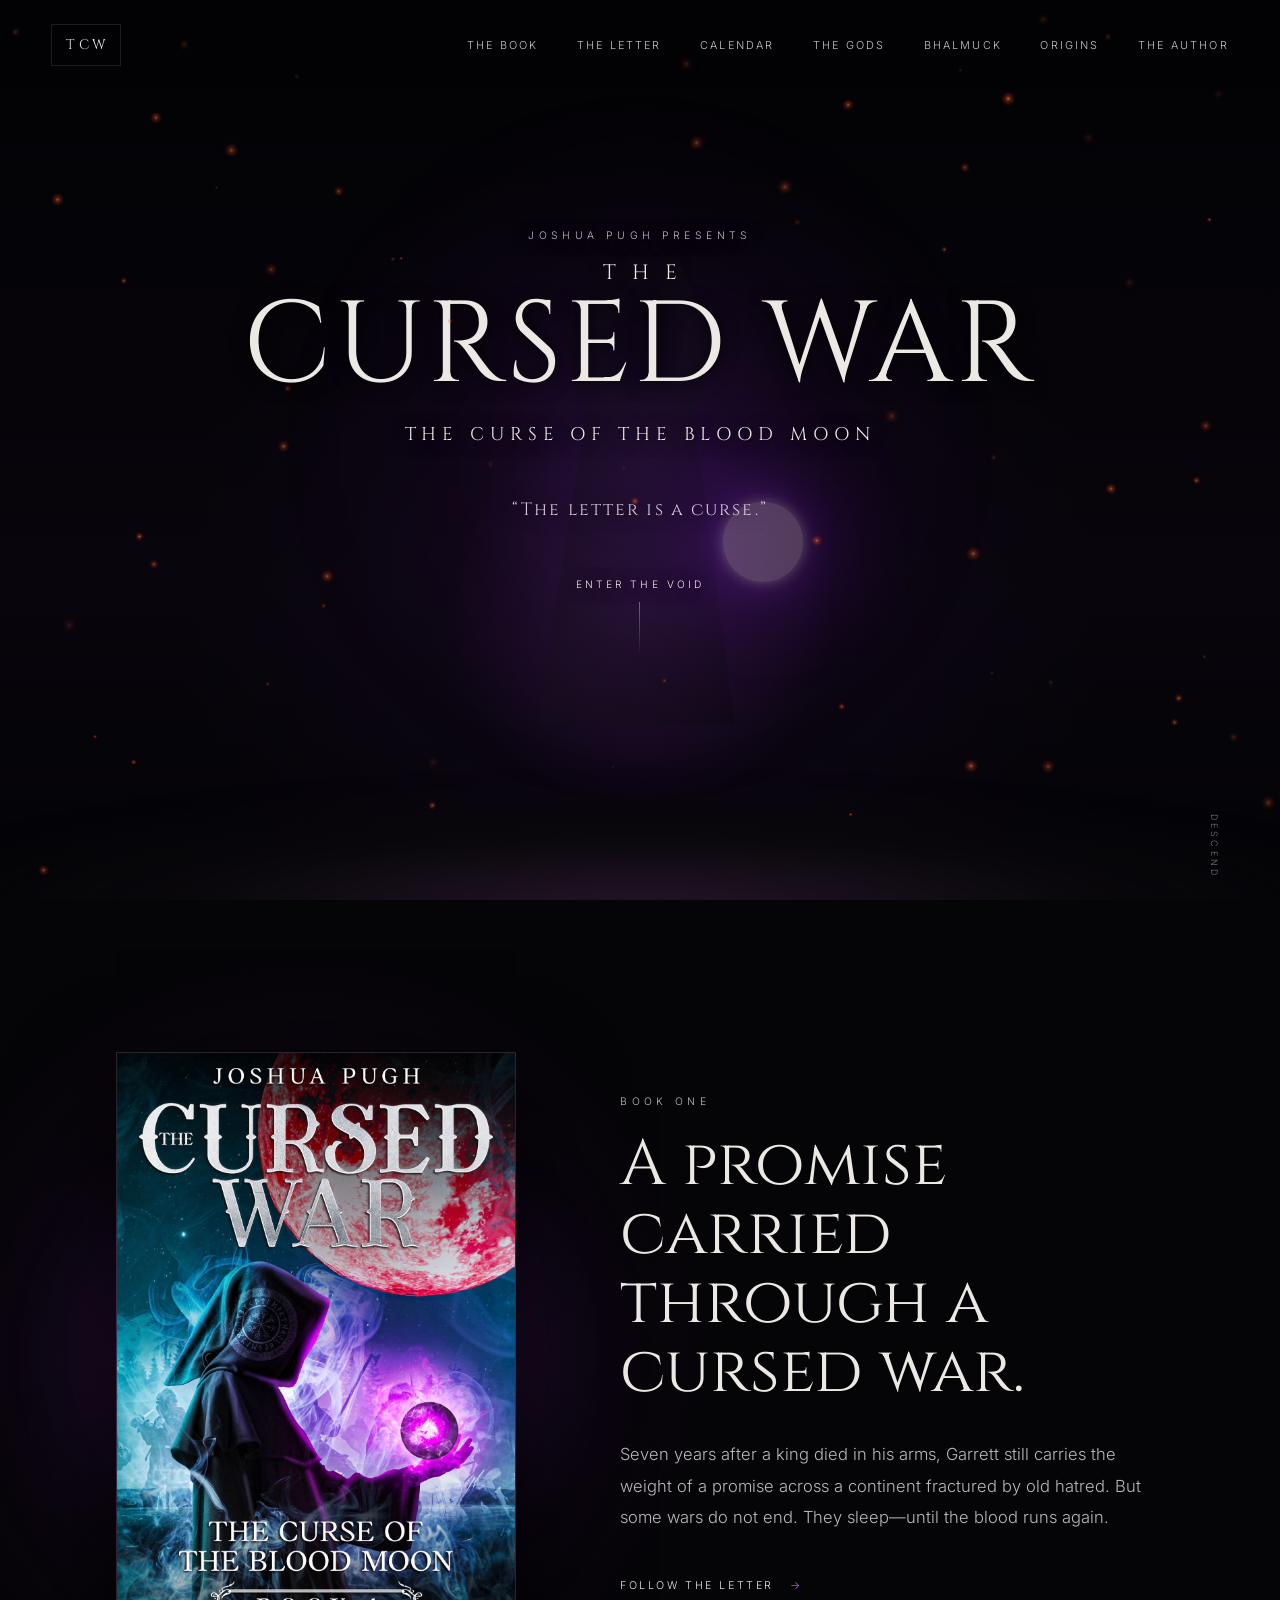
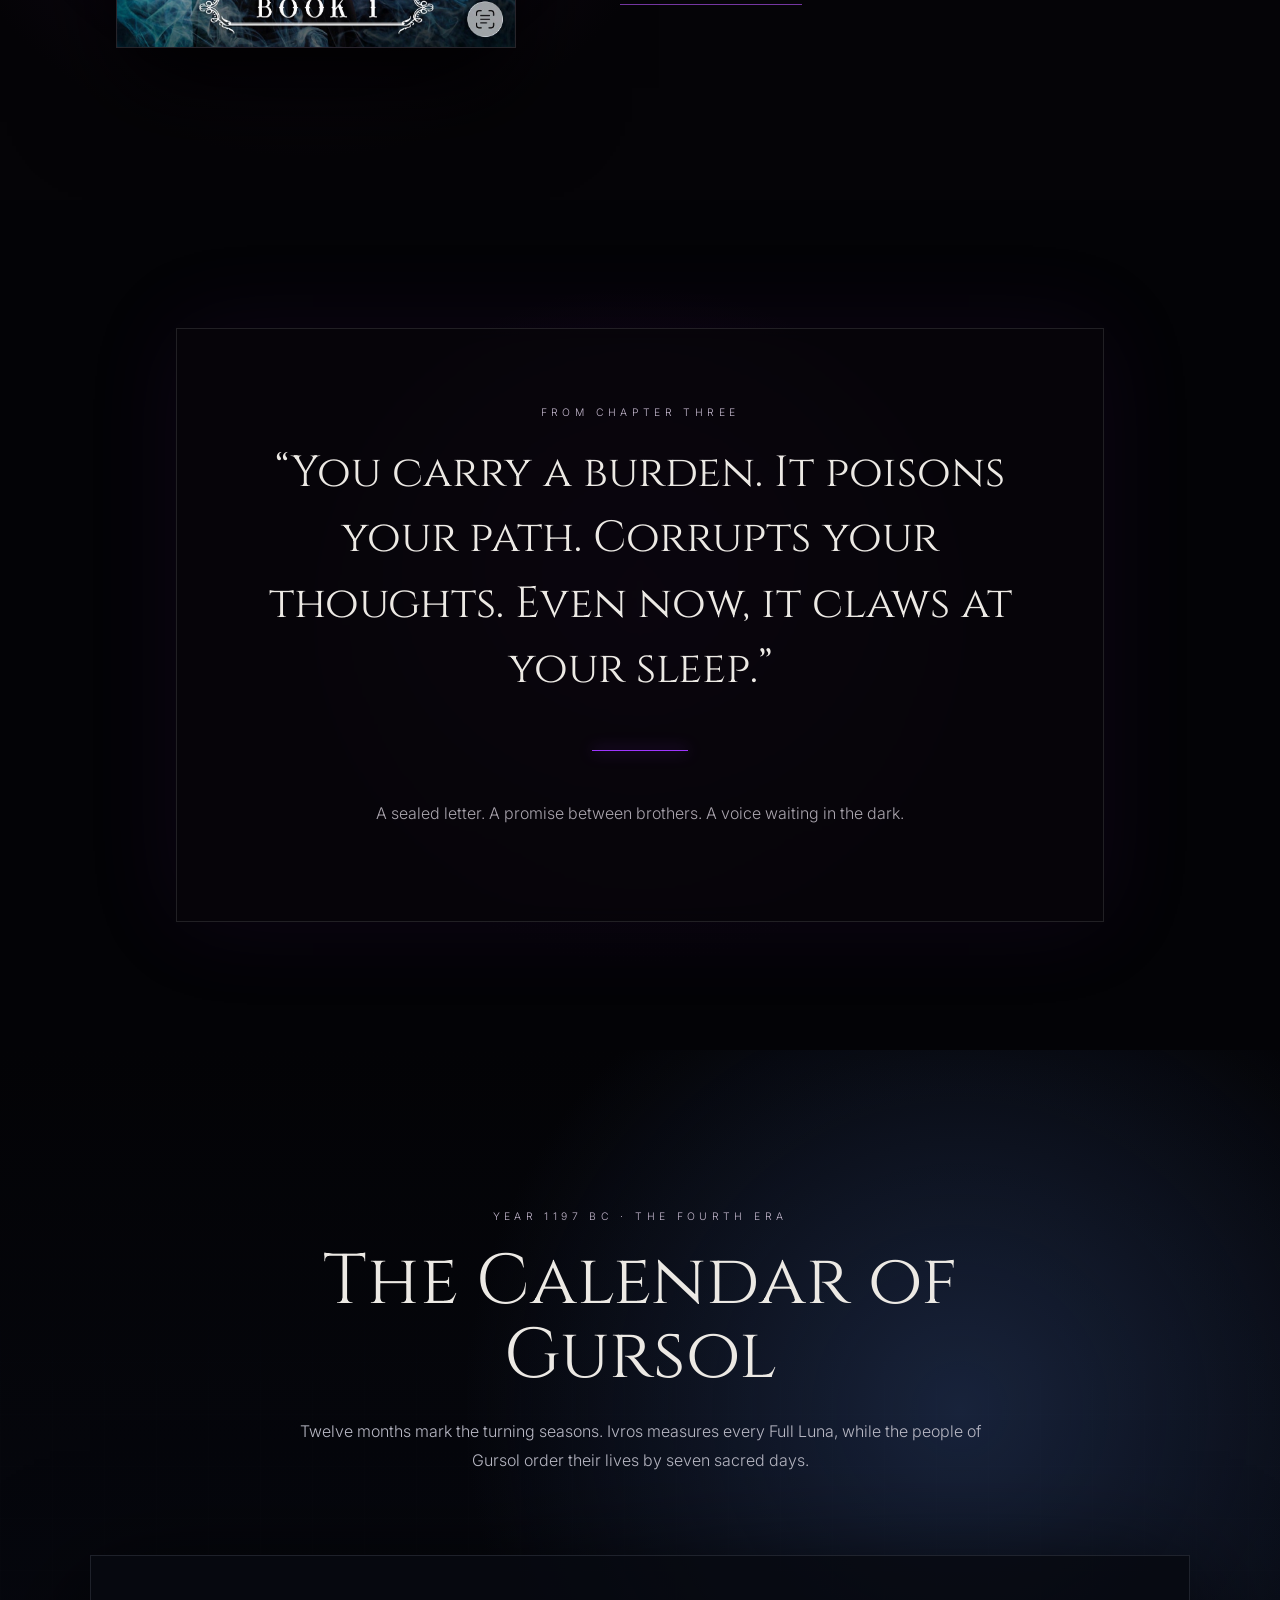
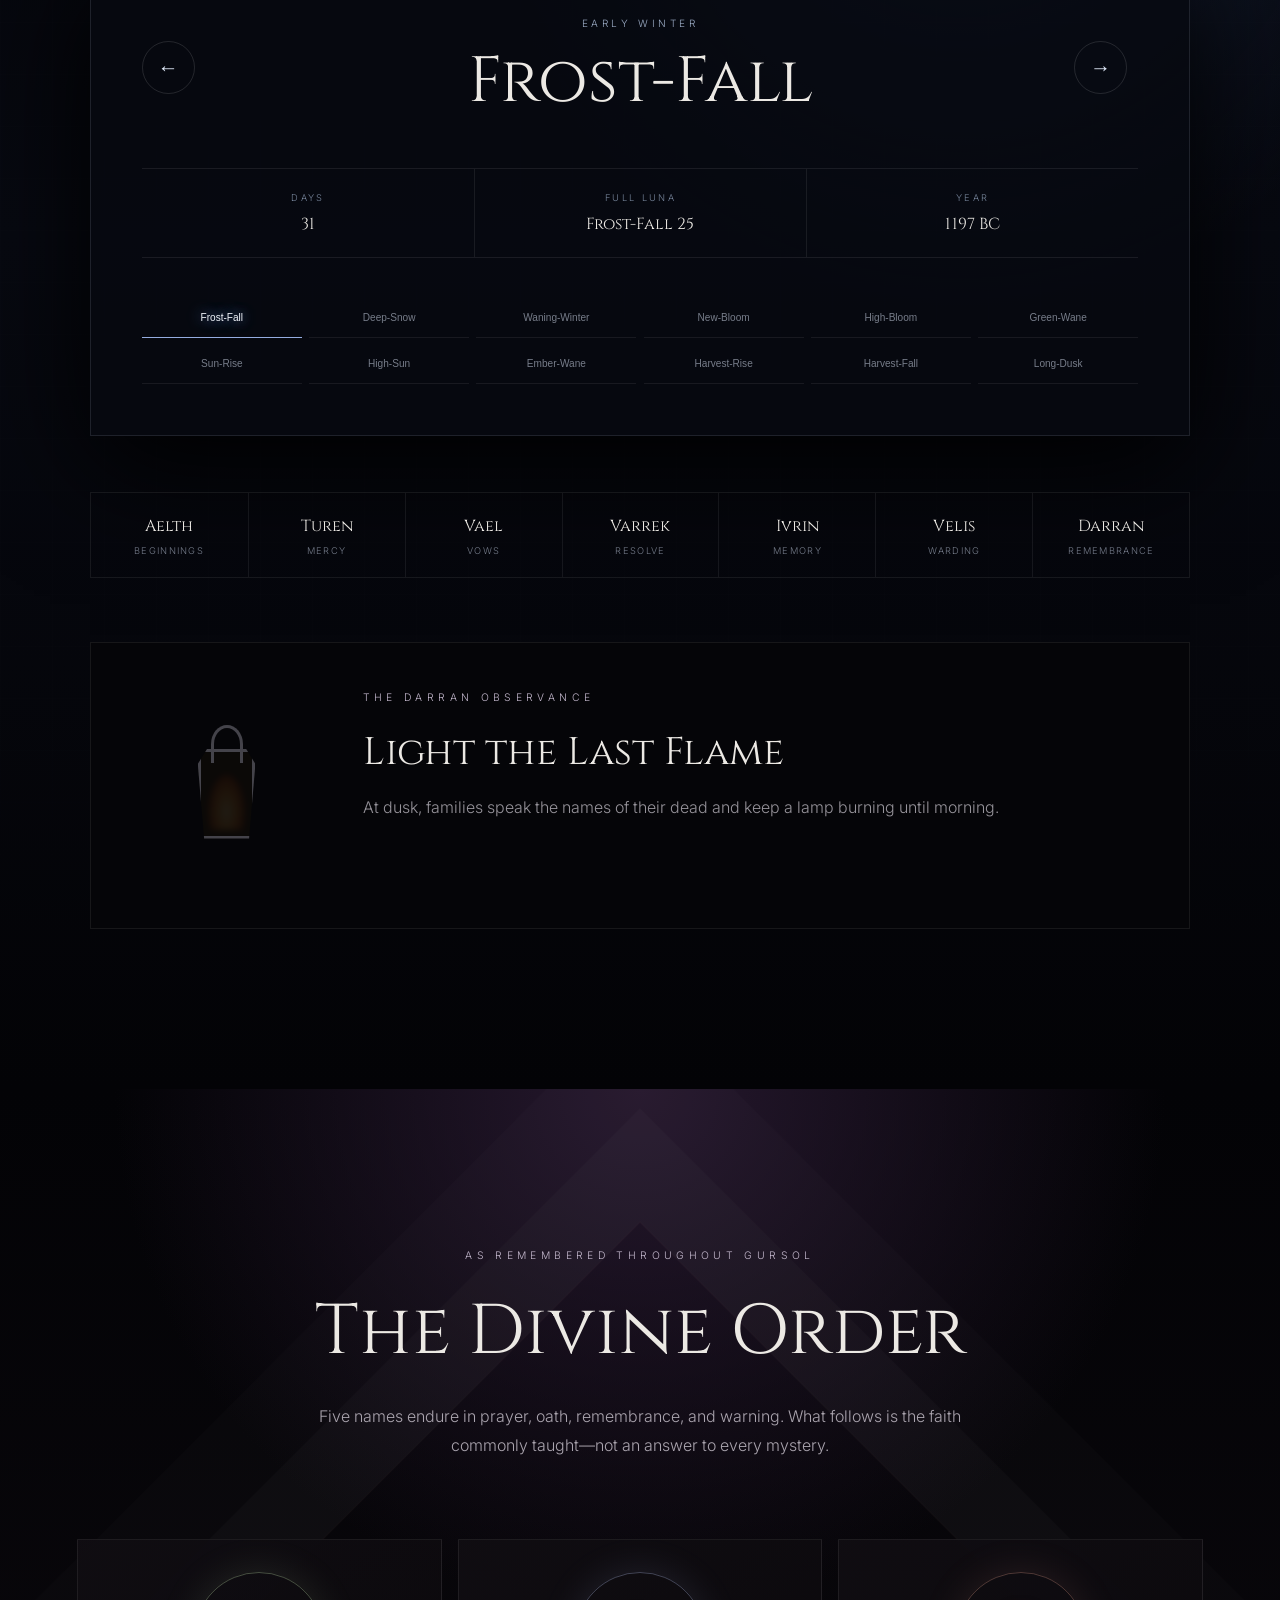
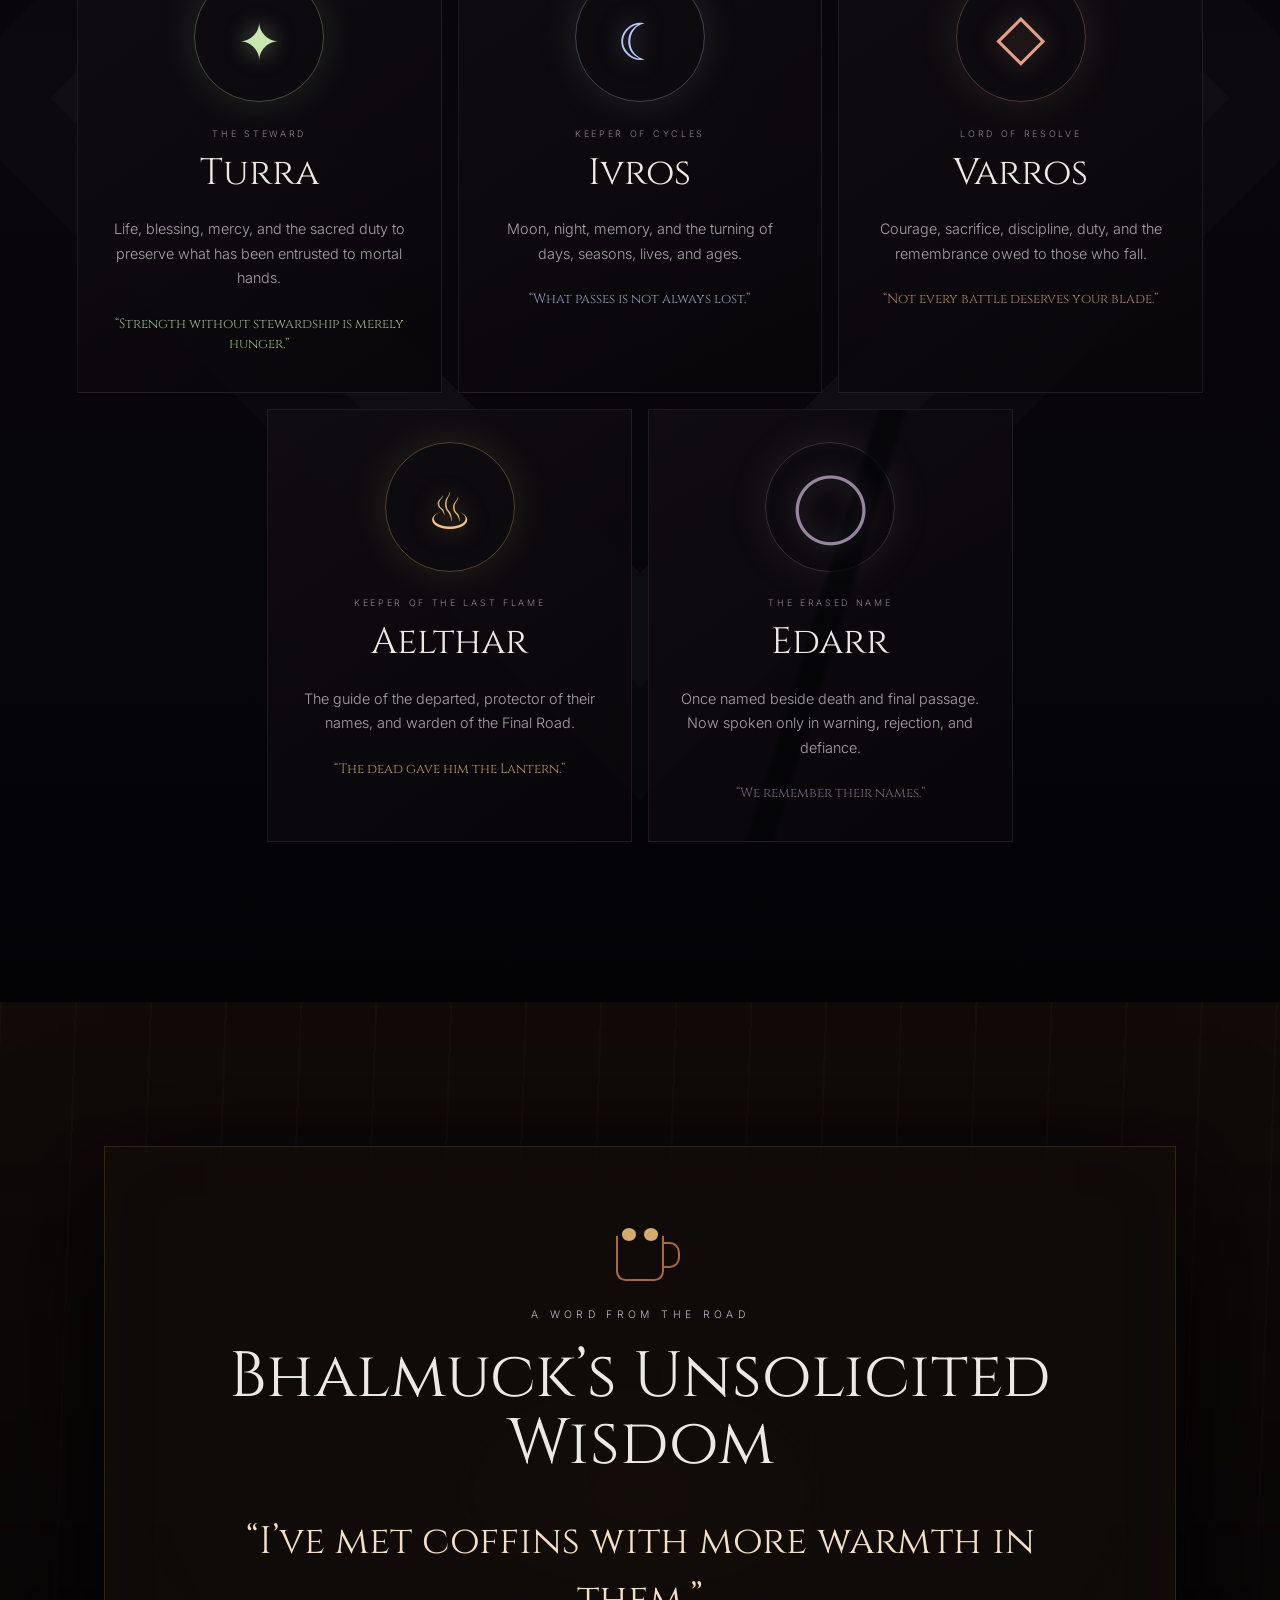
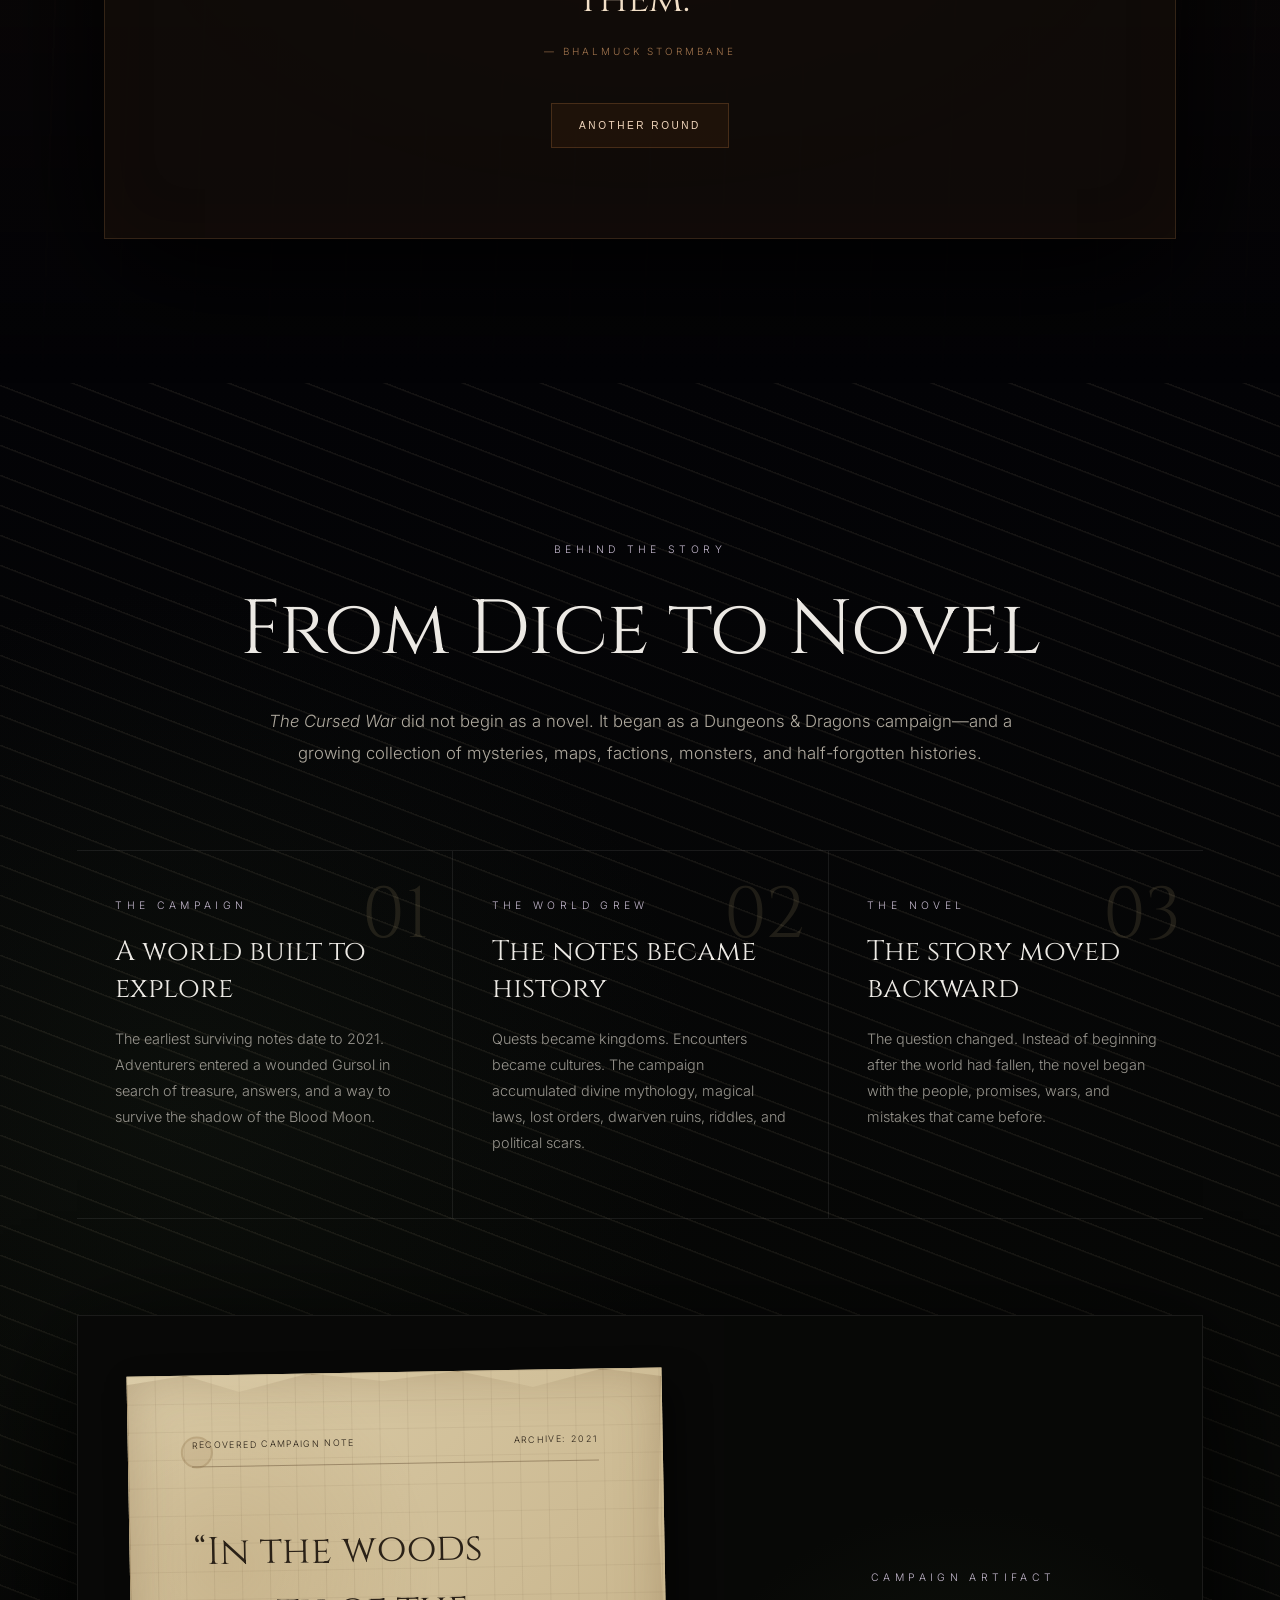
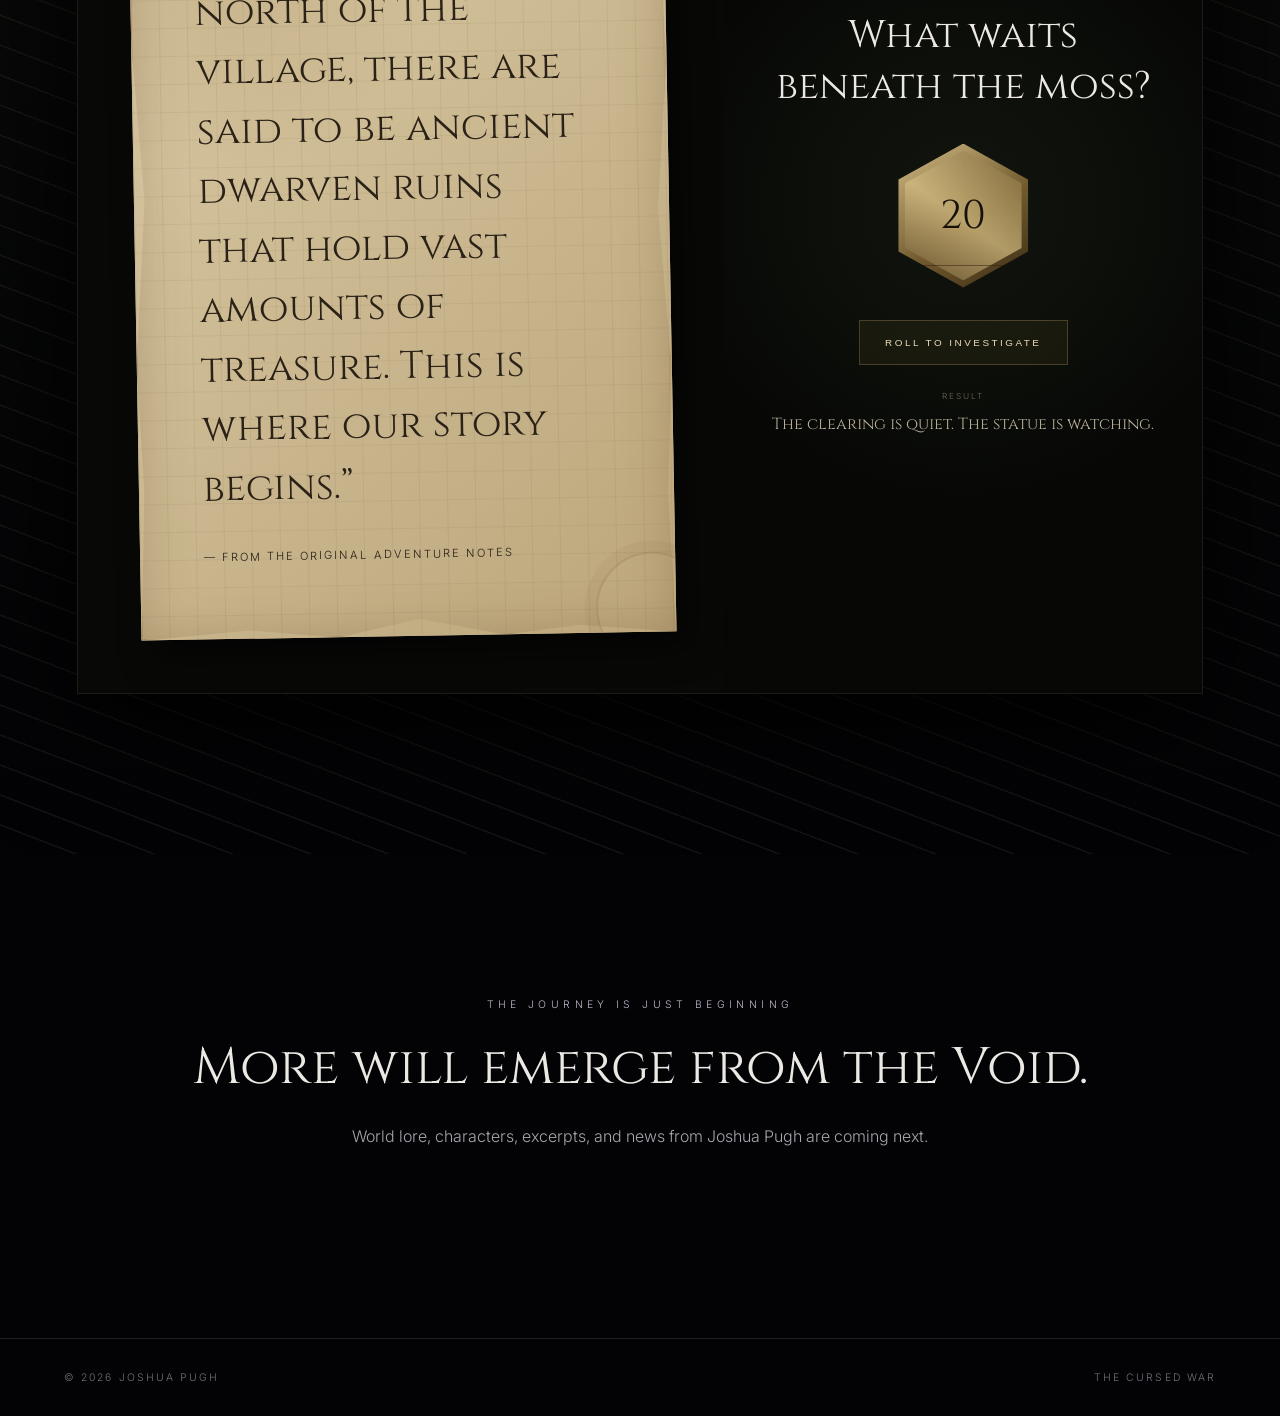
==== commit 4cdc49ee: "Add From Dice to Novel campaign origin" ====
--- a/index.html
+++ b/index.html
@@ -21,6 +21,7 @@
       <a href="#calendar">Calendar</a>
       <a href="#gods">The Gods</a>
       <a href="#bhalmuck">Bhalmuck</a>
+      <a href="#origins">Origins</a>
       <a href="#author">The Author</a>
     </nav>
   </header>
@@ -167,6 +168,51 @@
       </div>
     </section>
 
+    <section class="origins-section" id="origins">
+      <div class="origins-intro reveal">
+        <p class="eyebrow">Behind the story</p>
+        <h2>From Dice to Novel</h2>
+        <p><em>The Cursed War</em> did not begin as a novel. It began as a Dungeons &amp; Dragons campaign—and a growing collection of mysteries, maps, factions, monsters, and half-forgotten histories.</p>
+      </div>
+
+      <div class="origin-path reveal">
+        <article>
+          <span>01</span>
+          <p class="eyebrow">The Campaign</p>
+          <h3>A world built to explore</h3>
+          <p>The earliest surviving notes date to 2021. Adventurers entered a wounded Gursol in search of treasure, answers, and a way to survive the shadow of the Blood Moon.</p>
+        </article>
+        <article>
+          <span>02</span>
+          <p class="eyebrow">The World Grew</p>
+          <h3>The notes became history</h3>
+          <p>Quests became kingdoms. Encounters became cultures. The campaign accumulated divine mythology, magical laws, lost orders, dwarven ruins, riddles, and political scars.</p>
+        </article>
+        <article>
+          <span>03</span>
+          <p class="eyebrow">The Novel</p>
+          <h3>The story moved backward</h3>
+          <p>The question changed. Instead of beginning after the world had fallen, the novel began with the people, promises, wars, and mistakes that came before.</p>
+        </article>
+      </div>
+
+      <div class="campaign-artifact reveal">
+        <div class="artifact-paper">
+          <div class="paper-heading"><span>Recovered Campaign Note</span><span>Archive: 2021</span></div>
+          <blockquote>“In the woods north of the village, there are said to be ancient dwarven ruins that hold vast amounts of treasure. This is where our story begins.”</blockquote>
+          <p>— From the original adventure notes</p>
+          <i class="paper-stain one" aria-hidden="true"></i><i class="paper-stain two" aria-hidden="true"></i>
+        </div>
+        <div class="investigation-panel">
+          <p class="eyebrow">Campaign Artifact</p>
+          <h3>What waits beneath the moss?</h3>
+          <button class="d20" id="d20" type="button" aria-label="Roll a twenty-sided die to investigate"><span id="roll-number">20</span></button>
+          <button class="roll-button" id="roll-investigation" type="button">Roll to Investigate</button>
+          <p class="roll-result" id="investigation-result" aria-live="polite">The clearing is quiet. The statue is watching.</p>
+        </div>
+      </div>
+    </section>
+
     <section class="coming-section" id="author">
       <p class="eyebrow">The journey is just beginning</p>
       <h2>More will emerge from the Void.</h2>
--- a/styles.css
+++ b/styles.css
@@ -108,3 +108,7 @@
 .gods-section{position:relative;padding:10rem clamp(1.5rem,6vw,7rem);background:radial-gradient(circle at 50% 0,#26182e 0,transparent 32%),linear-gradient(#030306,#09070b 45%,#030306);overflow:hidden}.gods-section:before{content:"";position:absolute;left:50%;top:17rem;width:42rem;height:42rem;transform:translateX(-50%) rotate(45deg);border:1px solid #dfc8a90d;box-shadow:0 0 0 5rem #ffffff05,0 0 0 10rem #ffffff03}.gods-intro{position:relative;max-width:52rem;margin:0 auto 5rem;text-align:center}.gods-intro h2{font-family:Cinzel,serif;font-size:clamp(2.6rem,5.5vw,5.6rem);font-weight:400;margin:.4rem 0 1.4rem}.gods-intro>p:last-child{max-width:44rem;margin:auto;color:#aaa4ae;line-height:1.8}.deity-grid{position:relative;max-width:82rem;margin:auto;display:grid;grid-template-columns:repeat(6,1fr);gap:1rem}.deity{--deity-color:#d7c5aa;grid-column:span 2;position:relative;min-height:25rem;padding:2.3rem 1.8rem;border:1px solid #ffffff14;background:linear-gradient(145deg,#100d12e8,#080609eb);text-align:center;overflow:hidden;transition:transform .45s,border-color .45s,box-shadow .45s}.deity:nth-child(4){grid-column:2/span 2}.deity:nth-child(5){grid-column:4/span 2}.deity:before{content:"";position:absolute;left:50%;top:2rem;width:8rem;height:8rem;transform:translateX(-50%);border:1px solid color-mix(in srgb,var(--deity-color) 30%,transparent);border-radius:50%;box-shadow:0 0 40px color-mix(in srgb,var(--deity-color) 12%,transparent);transition:.5s}.deity:hover,.deity:focus{outline:none;transform:translateY(-8px);border-color:color-mix(in srgb,var(--deity-color) 50%,transparent);box-shadow:0 1.7rem 5rem #000}.deity:hover:before,.deity:focus:before{box-shadow:0 0 65px color-mix(in srgb,var(--deity-color) 28%,transparent);transform:translateX(-50%) scale(1.1)}.deity-mark{position:relative;display:grid;place-items:center;width:8rem;height:8rem;margin:0 auto 1.4rem;color:var(--deity-color);font-size:3.2rem;text-shadow:0 0 22px color-mix(in srgb,var(--deity-color) 50%,transparent)}.deity-office{text-transform:uppercase;letter-spacing:.3em;color:#8e8791;font-size:.56rem}.deity h3{font-family:Cinzel,serif;font-size:2.3rem;font-weight:400;margin:.6rem 0 1.2rem}.deity>p:not(.deity-office){color:#a9a4aa;line-height:1.7;font-size:.9rem}.deity small{display:block;margin-top:1.5rem;color:var(--deity-color);font-family:Cinzel,serif;line-height:1.5;opacity:.75}.turra{--deity-color:#c8e8b0}.ivros{--deity-color:#b9c8f5}.varros{--deity-color:#e5a08d}.aelthar{--deity-color:#f1c27b}.edarr{--deity-color:#95869d}.edarr:after{content:"";position:absolute;inset:-20%;background:linear-gradient(107deg,transparent 47%,#030305 48%,#030305 51%,transparent 52%);opacity:.72;pointer-events:none}.edarr>*{position:relative;z-index:1}.quote-credit[hidden]{display:block;visibility:hidden}
 @media(max-width:900px){.deity-grid{grid-template-columns:repeat(2,1fr)}.deity,.deity:nth-child(4),.deity:nth-child(5){grid-column:auto}.deity:last-child{grid-column:1/-1;max-width:calc(50% - .5rem);width:100%;justify-self:center}}
 @media(max-width:600px){.deity-grid{grid-template-columns:1fr}.deity,.deity:last-child{grid-column:auto;max-width:none;min-height:22rem}.gods-section:before{width:25rem;height:25rem}}
+
+.origins-section{position:relative;padding:10rem clamp(1.5rem,6vw,7rem);background:radial-gradient(circle at 14% 35%,#2633212e,transparent 30%),linear-gradient(#030306,#080907 52%,#030306);overflow:hidden}.origins-section:before{content:"";position:absolute;inset:0;opacity:.08;background:repeating-linear-gradient(21deg,transparent 0,transparent 26px,#d6c29c 27px,#d6c29c 28px)}.origins-intro{position:relative;max-width:58rem;margin:0 auto 5rem;text-align:center}.origins-intro h2{font-family:Cinzel,serif;font-size:clamp(2.7rem,6vw,6rem);font-weight:400;margin:.4rem 0 1.5rem}.origins-intro>p:last-child{max-width:50rem;margin:auto;color:#b0aa9f;font-size:1.05rem;line-height:1.9}.origin-path{position:relative;max-width:82rem;margin:0 auto 6rem;display:grid;grid-template-columns:repeat(3,1fr);border-block:1px solid #ffffff14}.origin-path article{position:relative;padding:3rem clamp(1.3rem,3vw,2.6rem)}.origin-path article+article{border-left:1px solid #ffffff14}.origin-path article>span{position:absolute;right:1.4rem;top:1rem;font-family:Cinzel,serif;font-size:4.5rem;color:#d7bc8620}.origin-path h3{font-family:Cinzel,serif;font-size:1.75rem;font-weight:400;line-height:1.3;margin:.5rem 0 1.2rem}.origin-path article>p:last-child{color:#98958e;line-height:1.8;font-size:.9rem}.campaign-artifact{position:relative;max-width:82rem;margin:auto;display:grid;grid-template-columns:1.15fr .85fr;min-height:38rem;border:1px solid #ffffff14;background:#080807;box-shadow:0 2rem 7rem #000}.artifact-paper{position:relative;align-self:center;margin:3.5rem;padding:clamp(2rem,5vw,4rem);color:#2a2117;background:#cbb990;background-image:linear-gradient(90deg,#432f1712 1px,transparent 1px),linear-gradient(#432f1710 1px,transparent 1px),radial-gradient(circle at 18% 22%,#8b673328 0,transparent 26%),linear-gradient(135deg,#dacba7,#bda77c);background-size:28px 28px,28px 28px,auto,auto;box-shadow:.8rem 1rem 2rem #0008;transform:rotate(-1deg);overflow:hidden}.artifact-paper:before{content:"";position:absolute;inset:0;border:1px solid #6b502b66;box-shadow:inset 0 0 3rem #5c3f1d42;clip-path:polygon(0 1%,11% 0,21% 2%,34% 0,48% 1%,62% 0,76% 2%,89% 0,100% 1%,99% 18%,100% 34%,98% 51%,100% 69%,99% 84%,100% 100%,82% 99%,68% 100%,52% 98%,37% 100%,20% 99%,0 100%,1% 83%,0 68%,2% 49%,0 31%)}.paper-heading{position:relative;display:flex;justify-content:space-between;padding-bottom:1rem;border-bottom:1px solid #5a432970;text-transform:uppercase;letter-spacing:.15em;font-size:.56rem}.artifact-paper blockquote{position:relative;font-size:clamp(1.5rem,3vw,2.6rem);line-height:1.55;margin:3.5rem 0 2rem;text-align:left}.artifact-paper>p{position:relative;font-size:.7rem;text-transform:uppercase;letter-spacing:.18em}.paper-stain{position:absolute;border:2px solid #76572e30;border-radius:50%}.paper-stain.one{width:7rem;height:7rem;right:-2rem;bottom:-2rem;box-shadow:0 0 0 .7rem #76572e12}.paper-stain.two{width:2rem;height:2rem;left:10%;top:7%;background:#76572e13}.investigation-panel{display:flex;flex-direction:column;align-items:center;justify-content:center;padding:4rem 2.5rem;text-align:center;background:radial-gradient(circle at center,#27311f55,transparent 55%),#070806}.investigation-panel h3{font-family:Cinzel,serif;font-size:clamp(1.7rem,3vw,2.8rem);font-weight:400;margin:.2rem 0 2rem}.d20{position:relative;width:9rem;height:9rem;border:0;clip-path:polygon(50% 0,95% 25%,95% 75%,50% 100%,5% 75%,5% 25%);background:linear-gradient(145deg,#d7c18a,#725b2f 55%,#362813);color:#16110a;cursor:pointer;filter:drop-shadow(0 1rem 1.5rem #000);transition:filter .3s,transform .3s}.d20:before{content:"";position:absolute;inset:.45rem;clip-path:inherit;background:linear-gradient(35deg,#66502d,#d6bf83 48%,#7a6237);opacity:.7}.d20:after{content:"";position:absolute;inset:15%;clip-path:polygon(50% 0,100% 100%,0 100%);border:1px solid #2c210f80}.d20 span{position:relative;z-index:2;font-family:Cinzel,serif;font-size:2.5rem}.d20:hover{filter:drop-shadow(0 1rem 1.5rem #000) drop-shadow(0 0 1.2rem #bd9b51aa);transform:translateY(-4px)}.d20.rolling{animation:dice-roll .65s cubic-bezier(.2,.8,.2,1)}@keyframes dice-roll{0%{transform:rotate(0) scale(1)}40%{transform:rotate(145deg) scale(.8)}75%{transform:rotate(310deg) scale(1.12)}100%{transform:rotate(360deg) scale(1)}}.roll-button{margin-top:2rem;padding:1rem 1.6rem;border:1px solid #c9ae7145;background:#b6954814;color:#eadbb8;text-transform:uppercase;letter-spacing:.25em;font-size:.62rem;cursor:pointer;transition:.3s}.roll-button:hover{border-color:#d9bc77;background:#b6954829;box-shadow:0 0 30px #a7843b26}.roll-result{min-height:3rem;max-width:26rem;margin:1.6rem 0 0;color:#b9af99;font-family:Cinzel,serif;line-height:1.6}.roll-result:before{content:"Result";display:block;margin-bottom:.5rem;color:#706853;text-transform:uppercase;letter-spacing:.25em;font-family:Inter,sans-serif;font-size:.52rem}
+@media(max-width:900px){.origin-path{grid-template-columns:1fr}.origin-path article+article{border-left:0;border-top:1px solid #ffffff14}.campaign-artifact{grid-template-columns:1fr}.artifact-paper{margin:2rem}.investigation-panel{min-height:32rem}}
+@media(max-width:600px){.origins-section{padding-inline:1rem}.artifact-paper{margin:1rem;padding:2rem 1.4rem}.paper-heading{gap:1rem}.artifact-paper blockquote{margin-top:2.5rem}.origin-path article{padding:2.4rem 1.3rem}.d20{width:7.5rem;height:7.5rem}}
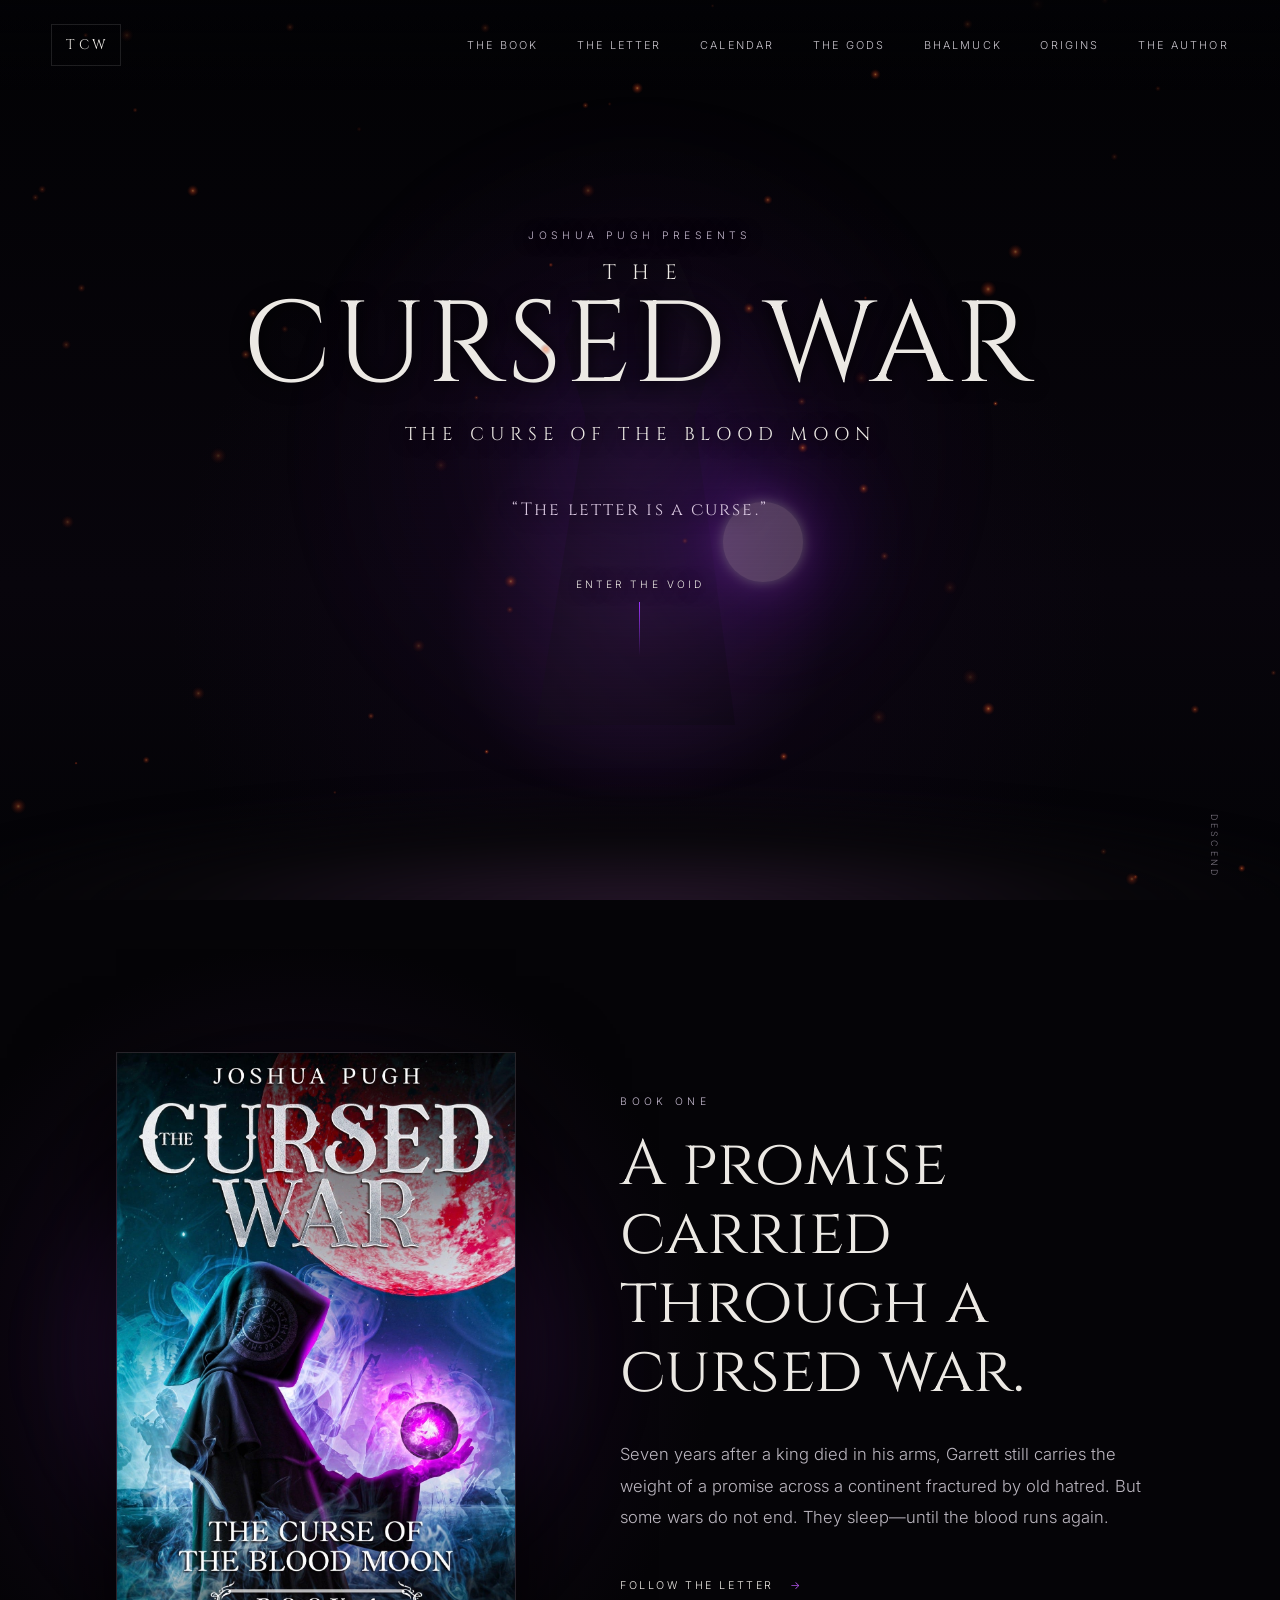
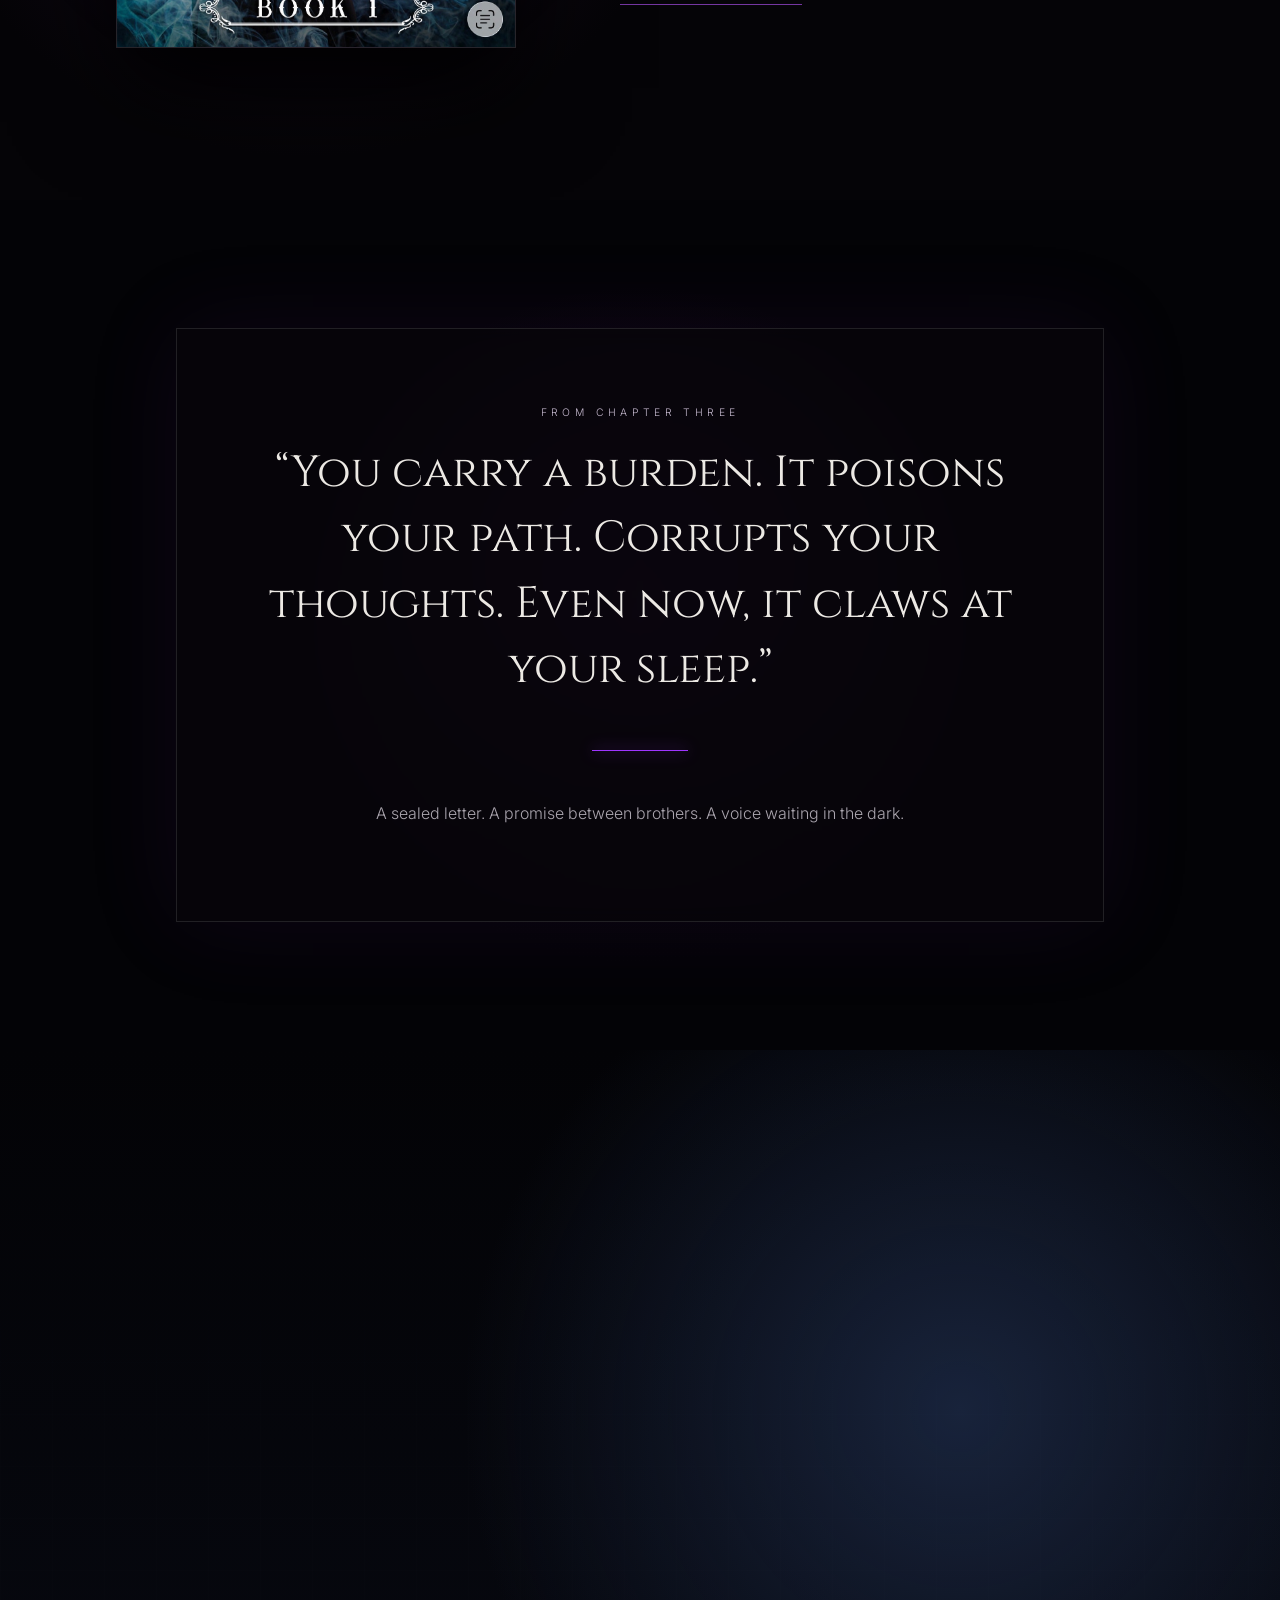
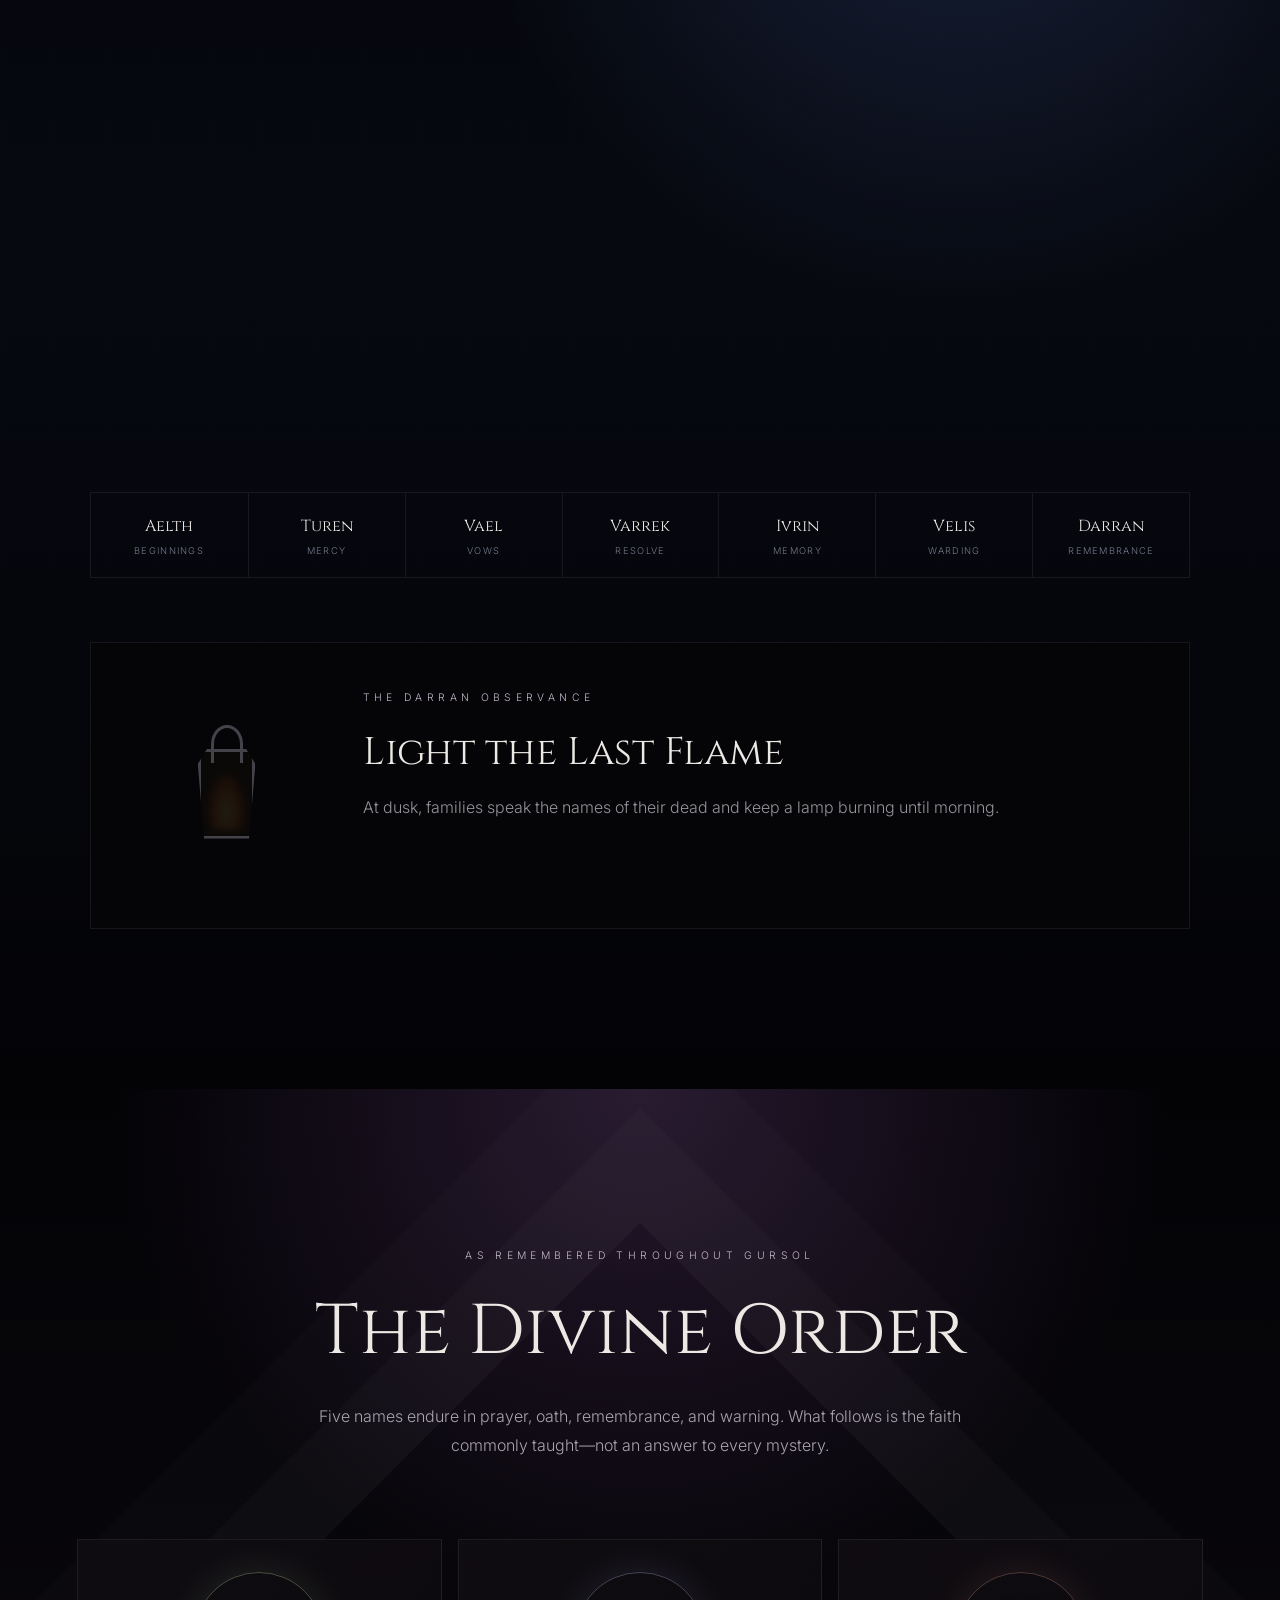
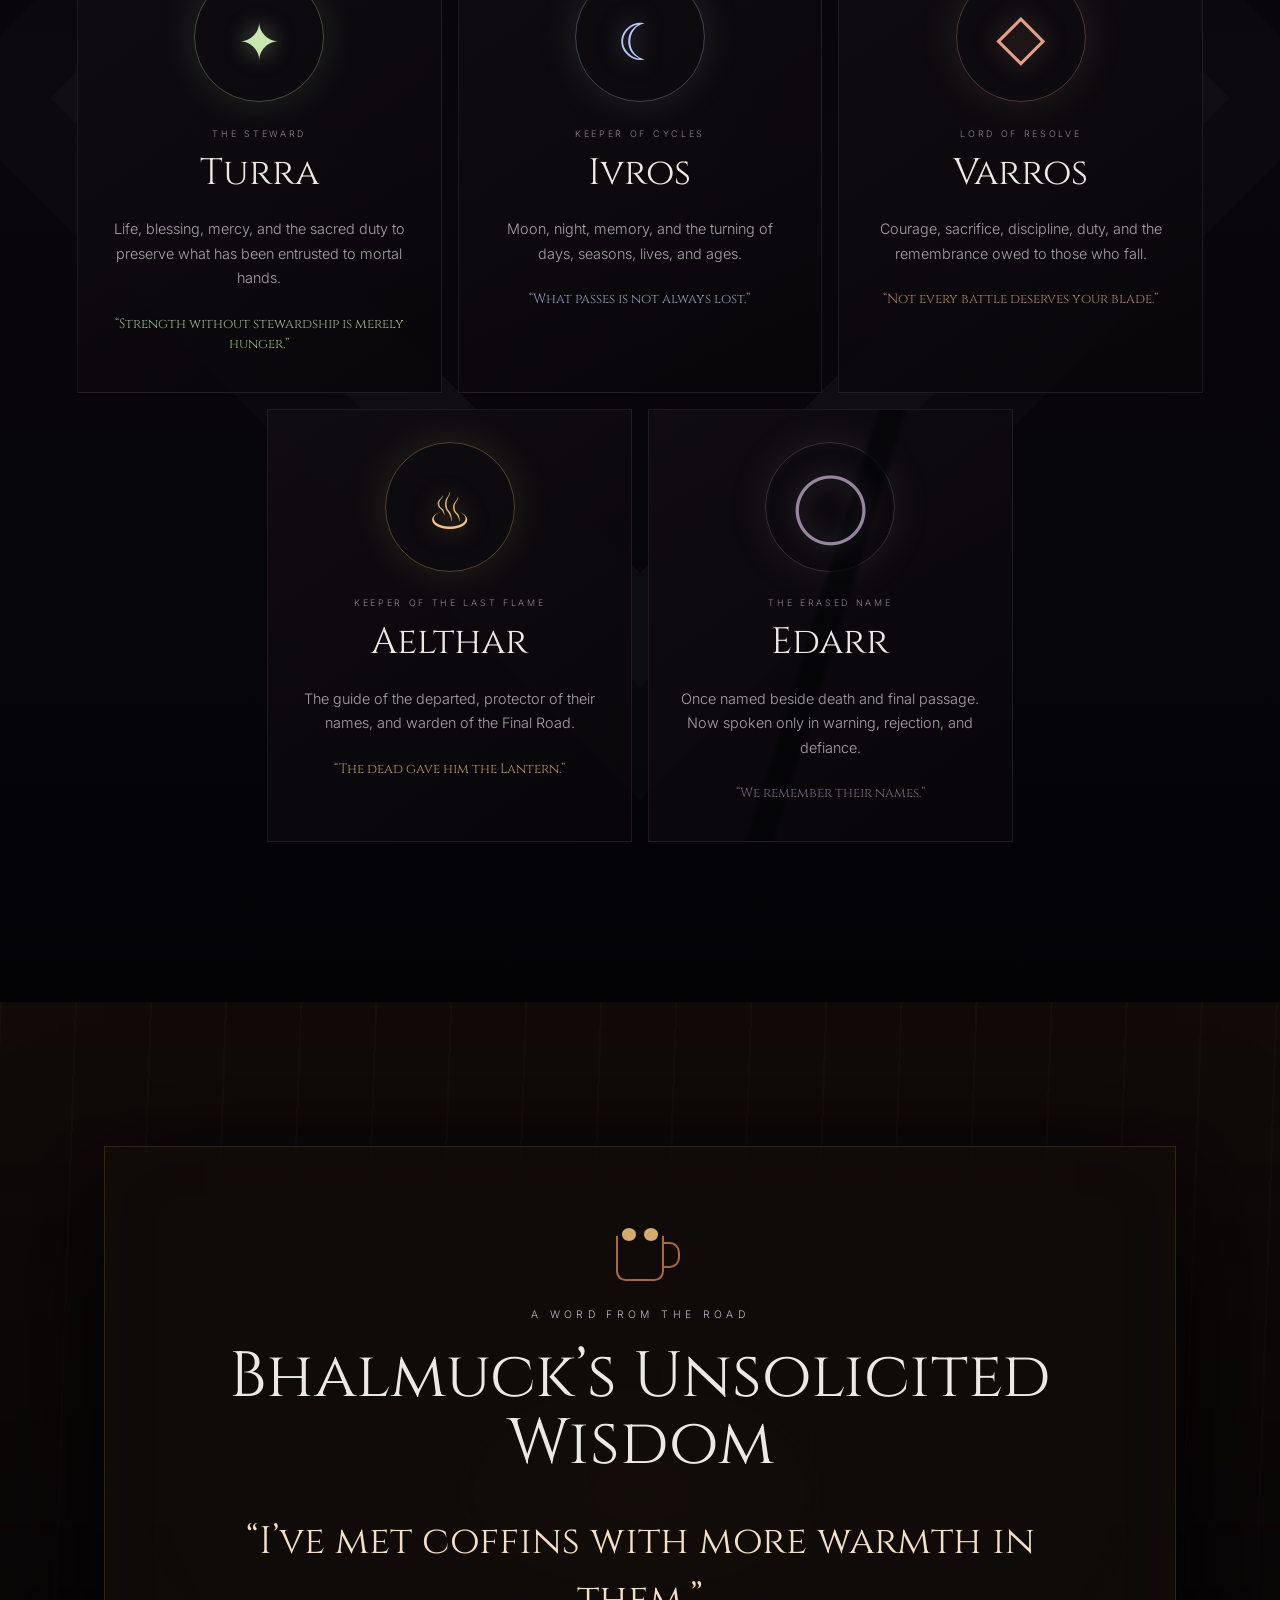
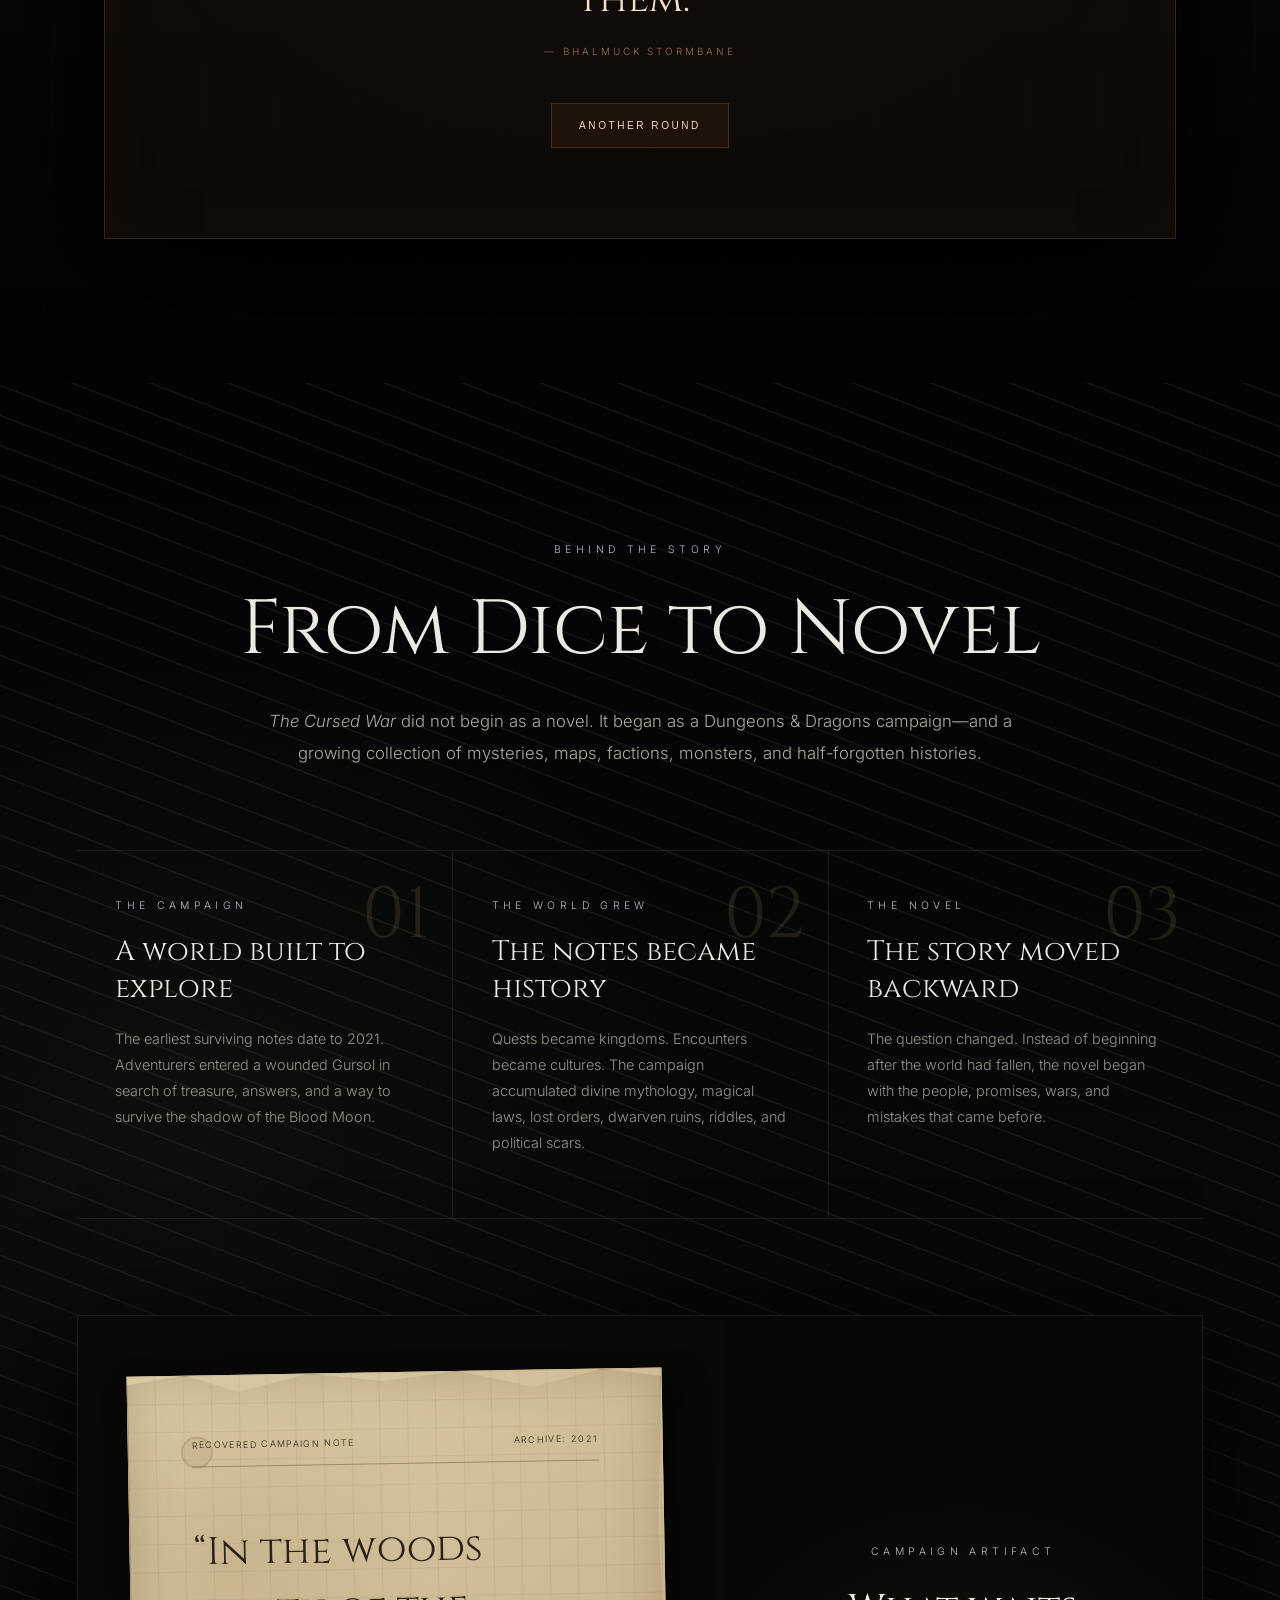
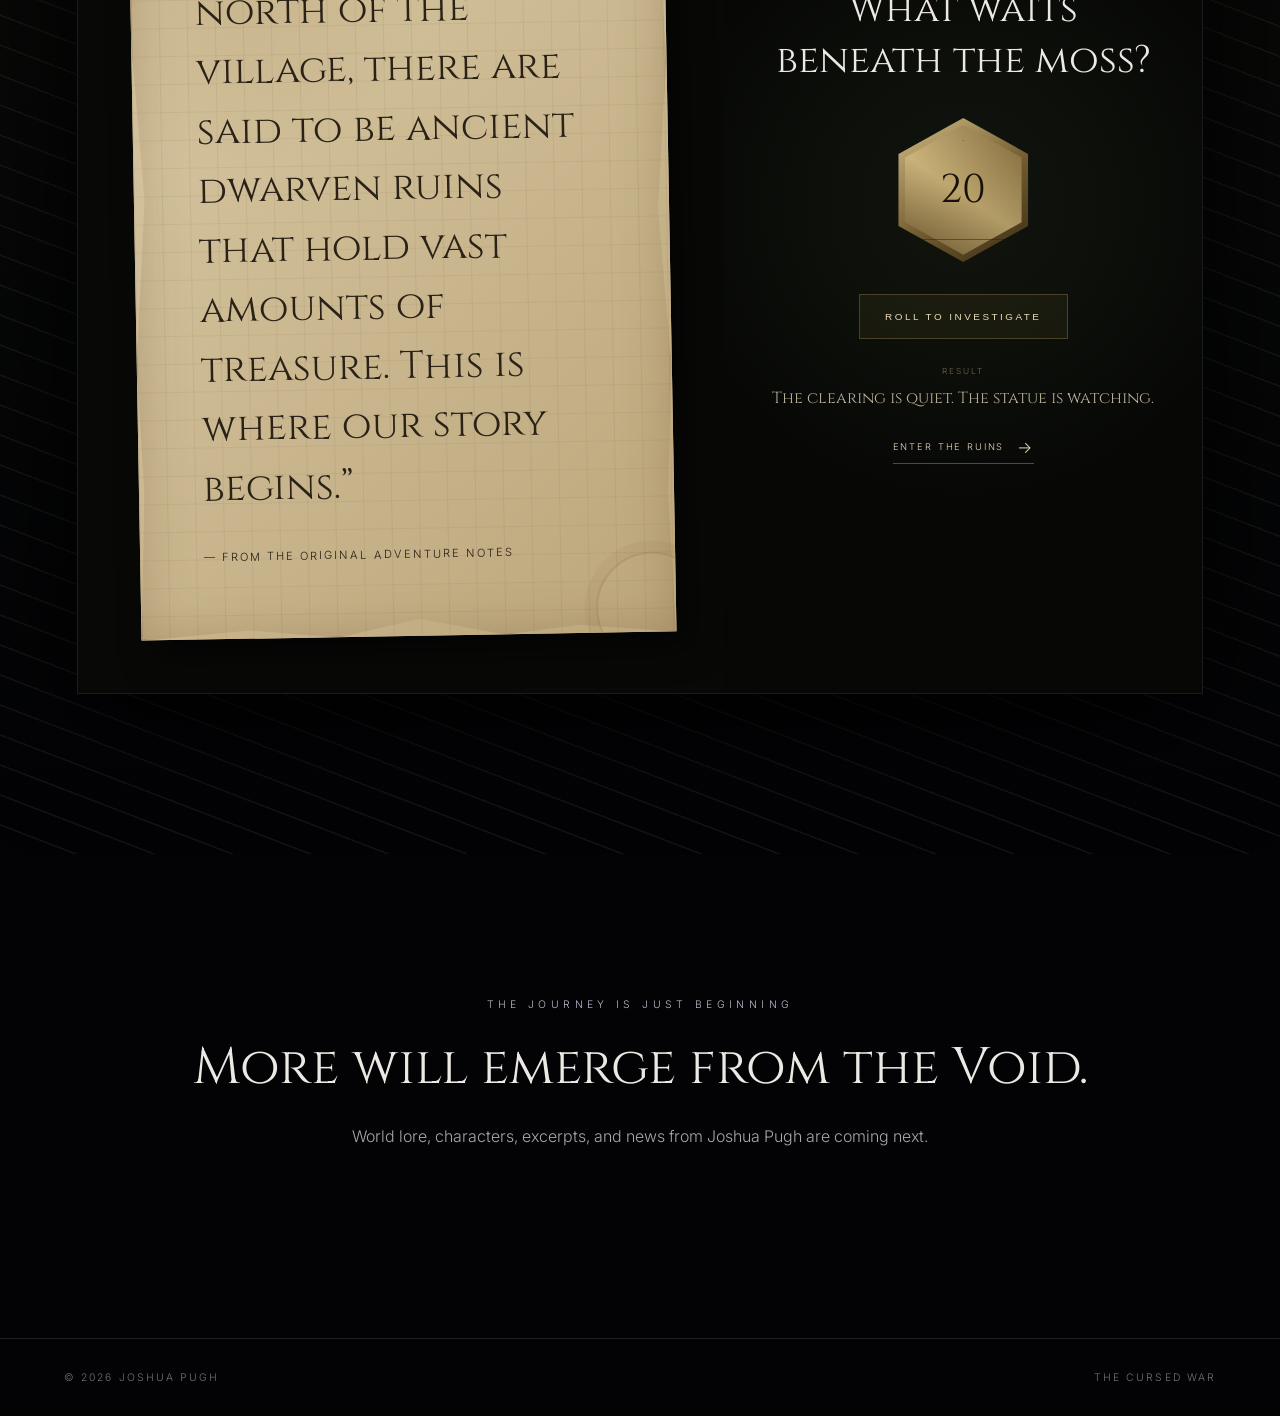
==== commit 85dab4d0: "Add playable dwarven ruins adventure" ====
--- a/index.html
+++ b/index.html
@@ -209,6 +209,7 @@
           <button class="d20" id="d20" type="button" aria-label="Roll a twenty-sided die to investigate"><span id="roll-number">20</span></button>
           <button class="roll-button" id="roll-investigation" type="button">Roll to Investigate</button>
           <p class="roll-result" id="investigation-result" aria-live="polite">The clearing is quiet. The statue is watching.</p>
+          <a class="play-adventure" href="adventure.html">Enter the Ruins <span>→</span></a>
         </div>
       </div>
     </section>
--- a/styles.css
+++ b/styles.css
@@ -112,3 +112,4 @@
 .origins-section{position:relative;padding:10rem clamp(1.5rem,6vw,7rem);background:radial-gradient(circle at 14% 35%,#2633212e,transparent 30%),linear-gradient(#030306,#080907 52%,#030306);overflow:hidden}.origins-section:before{content:"";position:absolute;inset:0;opacity:.08;background:repeating-linear-gradient(21deg,transparent 0,transparent 26px,#d6c29c 27px,#d6c29c 28px)}.origins-intro{position:relative;max-width:58rem;margin:0 auto 5rem;text-align:center}.origins-intro h2{font-family:Cinzel,serif;font-size:clamp(2.7rem,6vw,6rem);font-weight:400;margin:.4rem 0 1.5rem}.origins-intro>p:last-child{max-width:50rem;margin:auto;color:#b0aa9f;font-size:1.05rem;line-height:1.9}.origin-path{position:relative;max-width:82rem;margin:0 auto 6rem;display:grid;grid-template-columns:repeat(3,1fr);border-block:1px solid #ffffff14}.origin-path article{position:relative;padding:3rem clamp(1.3rem,3vw,2.6rem)}.origin-path article+article{border-left:1px solid #ffffff14}.origin-path article>span{position:absolute;right:1.4rem;top:1rem;font-family:Cinzel,serif;font-size:4.5rem;color:#d7bc8620}.origin-path h3{font-family:Cinzel,serif;font-size:1.75rem;font-weight:400;line-height:1.3;margin:.5rem 0 1.2rem}.origin-path article>p:last-child{color:#98958e;line-height:1.8;font-size:.9rem}.campaign-artifact{position:relative;max-width:82rem;margin:auto;display:grid;grid-template-columns:1.15fr .85fr;min-height:38rem;border:1px solid #ffffff14;background:#080807;box-shadow:0 2rem 7rem #000}.artifact-paper{position:relative;align-self:center;margin:3.5rem;padding:clamp(2rem,5vw,4rem);color:#2a2117;background:#cbb990;background-image:linear-gradient(90deg,#432f1712 1px,transparent 1px),linear-gradient(#432f1710 1px,transparent 1px),radial-gradient(circle at 18% 22%,#8b673328 0,transparent 26%),linear-gradient(135deg,#dacba7,#bda77c);background-size:28px 28px,28px 28px,auto,auto;box-shadow:.8rem 1rem 2rem #0008;transform:rotate(-1deg);overflow:hidden}.artifact-paper:before{content:"";position:absolute;inset:0;border:1px solid #6b502b66;box-shadow:inset 0 0 3rem #5c3f1d42;clip-path:polygon(0 1%,11% 0,21% 2%,34% 0,48% 1%,62% 0,76% 2%,89% 0,100% 1%,99% 18%,100% 34%,98% 51%,100% 69%,99% 84%,100% 100%,82% 99%,68% 100%,52% 98%,37% 100%,20% 99%,0 100%,1% 83%,0 68%,2% 49%,0 31%)}.paper-heading{position:relative;display:flex;justify-content:space-between;padding-bottom:1rem;border-bottom:1px solid #5a432970;text-transform:uppercase;letter-spacing:.15em;font-size:.56rem}.artifact-paper blockquote{position:relative;font-size:clamp(1.5rem,3vw,2.6rem);line-height:1.55;margin:3.5rem 0 2rem;text-align:left}.artifact-paper>p{position:relative;font-size:.7rem;text-transform:uppercase;letter-spacing:.18em}.paper-stain{position:absolute;border:2px solid #76572e30;border-radius:50%}.paper-stain.one{width:7rem;height:7rem;right:-2rem;bottom:-2rem;box-shadow:0 0 0 .7rem #76572e12}.paper-stain.two{width:2rem;height:2rem;left:10%;top:7%;background:#76572e13}.investigation-panel{display:flex;flex-direction:column;align-items:center;justify-content:center;padding:4rem 2.5rem;text-align:center;background:radial-gradient(circle at center,#27311f55,transparent 55%),#070806}.investigation-panel h3{font-family:Cinzel,serif;font-size:clamp(1.7rem,3vw,2.8rem);font-weight:400;margin:.2rem 0 2rem}.d20{position:relative;width:9rem;height:9rem;border:0;clip-path:polygon(50% 0,95% 25%,95% 75%,50% 100%,5% 75%,5% 25%);background:linear-gradient(145deg,#d7c18a,#725b2f 55%,#362813);color:#16110a;cursor:pointer;filter:drop-shadow(0 1rem 1.5rem #000);transition:filter .3s,transform .3s}.d20:before{content:"";position:absolute;inset:.45rem;clip-path:inherit;background:linear-gradient(35deg,#66502d,#d6bf83 48%,#7a6237);opacity:.7}.d20:after{content:"";position:absolute;inset:15%;clip-path:polygon(50% 0,100% 100%,0 100%);border:1px solid #2c210f80}.d20 span{position:relative;z-index:2;font-family:Cinzel,serif;font-size:2.5rem}.d20:hover{filter:drop-shadow(0 1rem 1.5rem #000) drop-shadow(0 0 1.2rem #bd9b51aa);transform:translateY(-4px)}.d20.rolling{animation:dice-roll .65s cubic-bezier(.2,.8,.2,1)}@keyframes dice-roll{0%{transform:rotate(0) scale(1)}40%{transform:rotate(145deg) scale(.8)}75%{transform:rotate(310deg) scale(1.12)}100%{transform:rotate(360deg) scale(1)}}.roll-button{margin-top:2rem;padding:1rem 1.6rem;border:1px solid #c9ae7145;background:#b6954814;color:#eadbb8;text-transform:uppercase;letter-spacing:.25em;font-size:.62rem;cursor:pointer;transition:.3s}.roll-button:hover{border-color:#d9bc77;background:#b6954829;box-shadow:0 0 30px #a7843b26}.roll-result{min-height:3rem;max-width:26rem;margin:1.6rem 0 0;color:#b9af99;font-family:Cinzel,serif;line-height:1.6}.roll-result:before{content:"Result";display:block;margin-bottom:.5rem;color:#706853;text-transform:uppercase;letter-spacing:.25em;font-family:Inter,sans-serif;font-size:.52rem}
 @media(max-width:900px){.origin-path{grid-template-columns:1fr}.origin-path article+article{border-left:0;border-top:1px solid #ffffff14}.campaign-artifact{grid-template-columns:1fr}.artifact-paper{margin:2rem}.investigation-panel{min-height:32rem}}
 @media(max-width:600px){.origins-section{padding-inline:1rem}.artifact-paper{margin:1rem;padding:2rem 1.4rem}.paper-heading{gap:1rem}.artifact-paper blockquote{margin-top:2.5rem}.origin-path article{padding:2.4rem 1.3rem}.d20{width:7.5rem;height:7.5rem}}
+.play-adventure{display:inline-flex;align-items:center;gap:.8rem;margin-top:1.5rem;padding-bottom:.4rem;border-bottom:1px solid #c9ae7166;color:#eadbb8;text-decoration:none;text-transform:uppercase;letter-spacing:.2em;font-size:.58rem;transition:.3s}.play-adventure:hover{color:#fff;border-color:#e2c783}.play-adventure span{font-size:1rem}
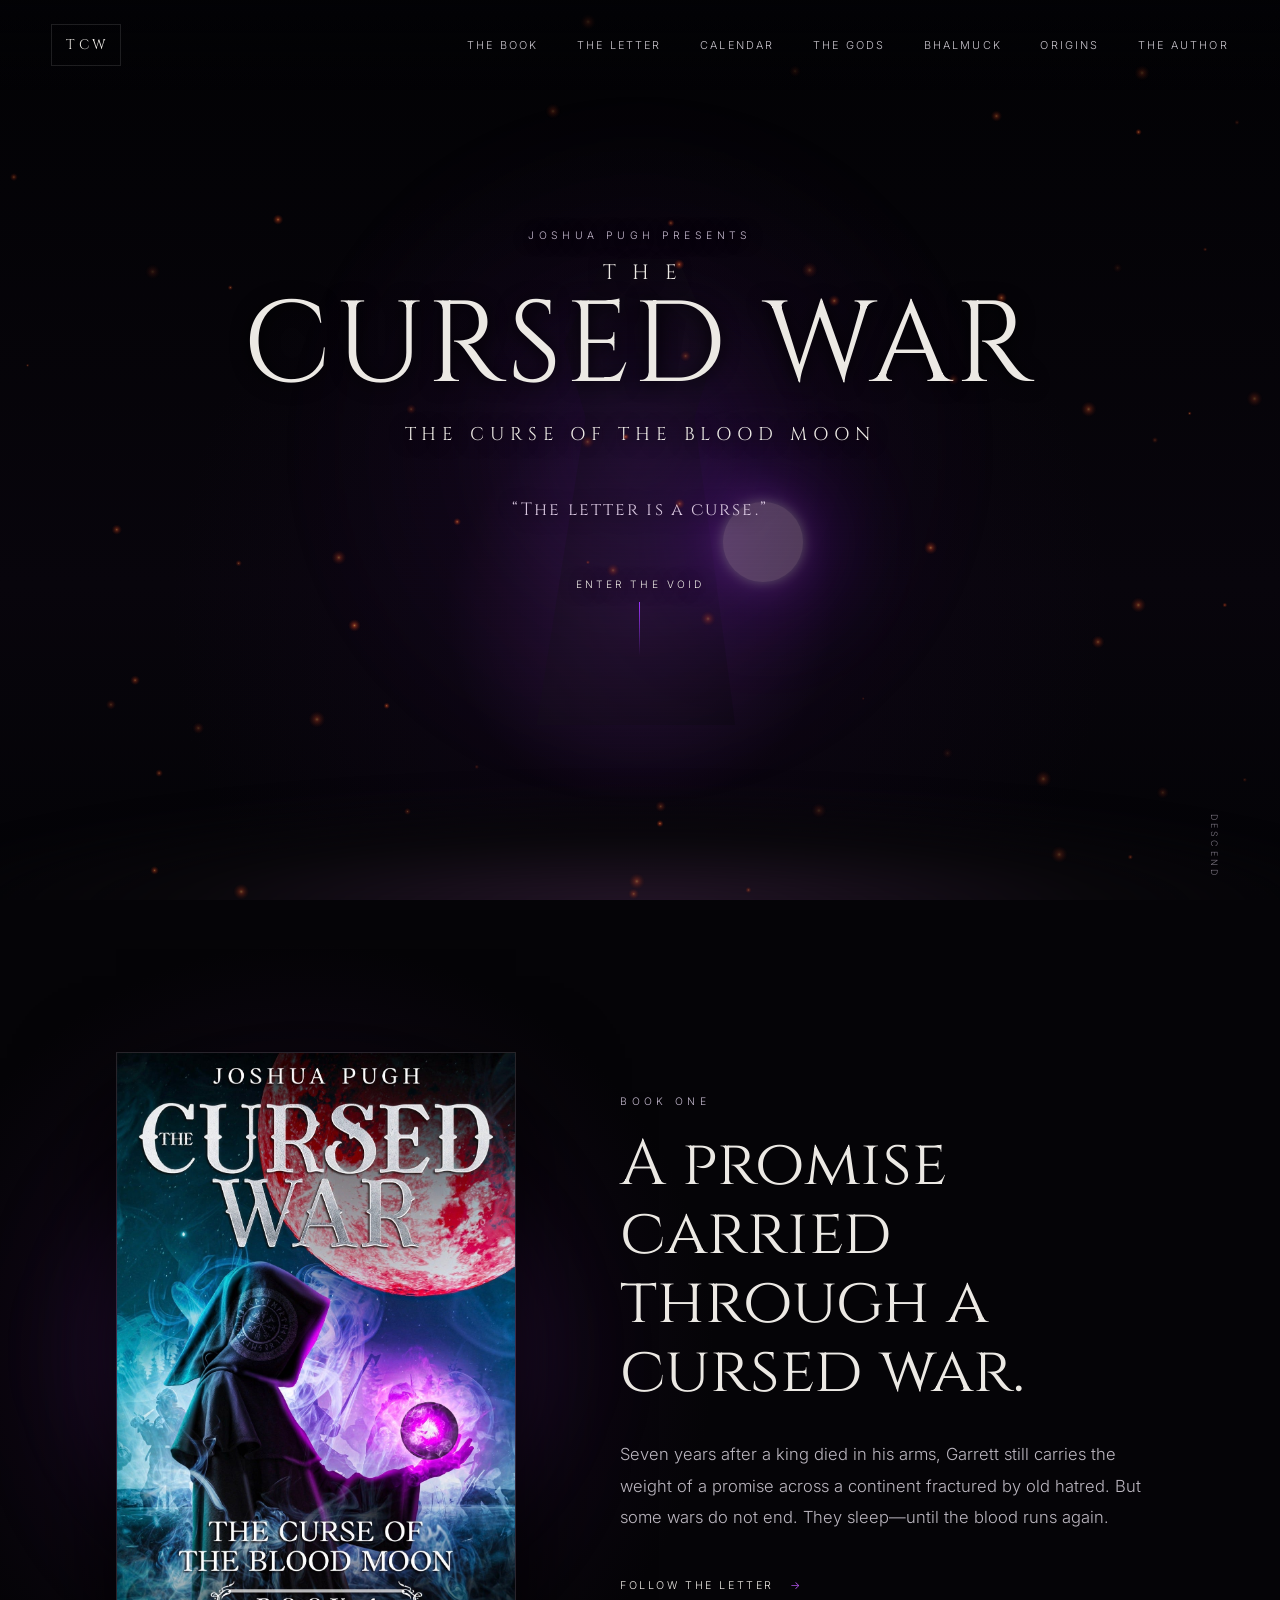
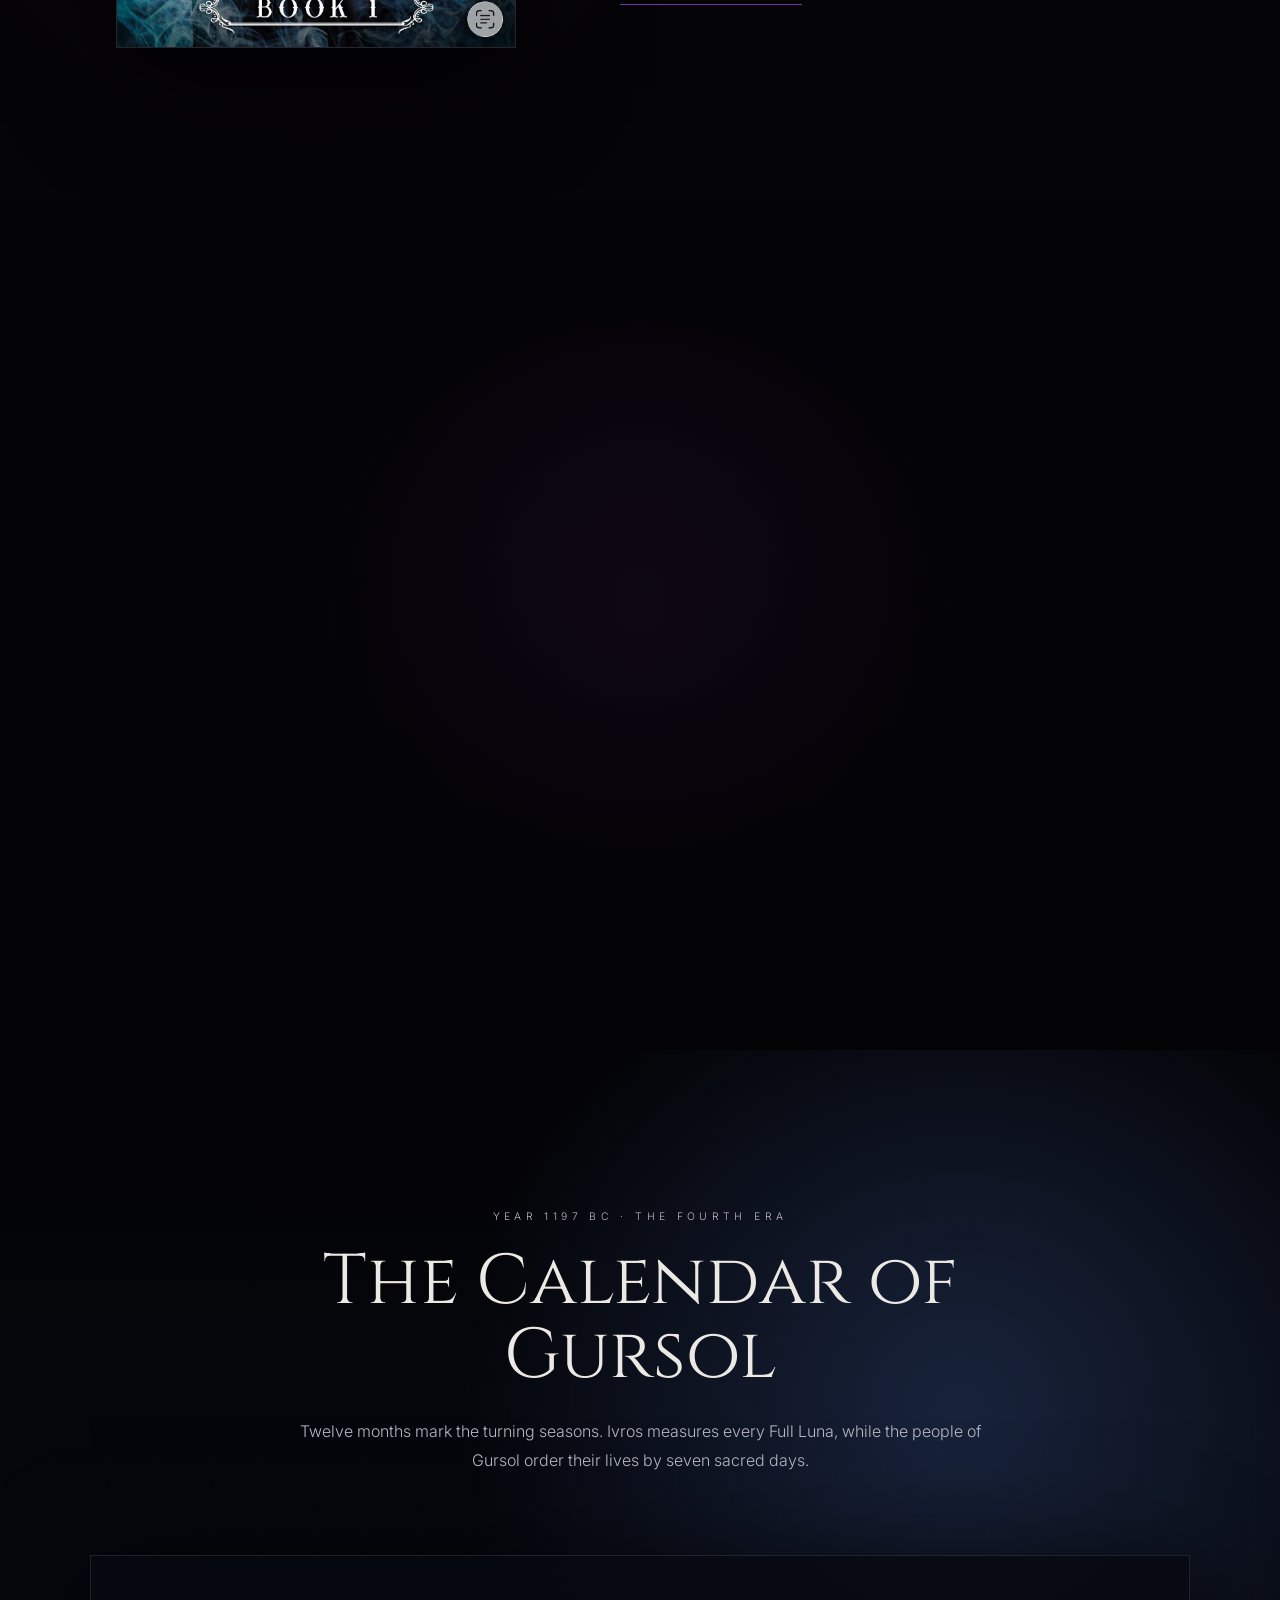
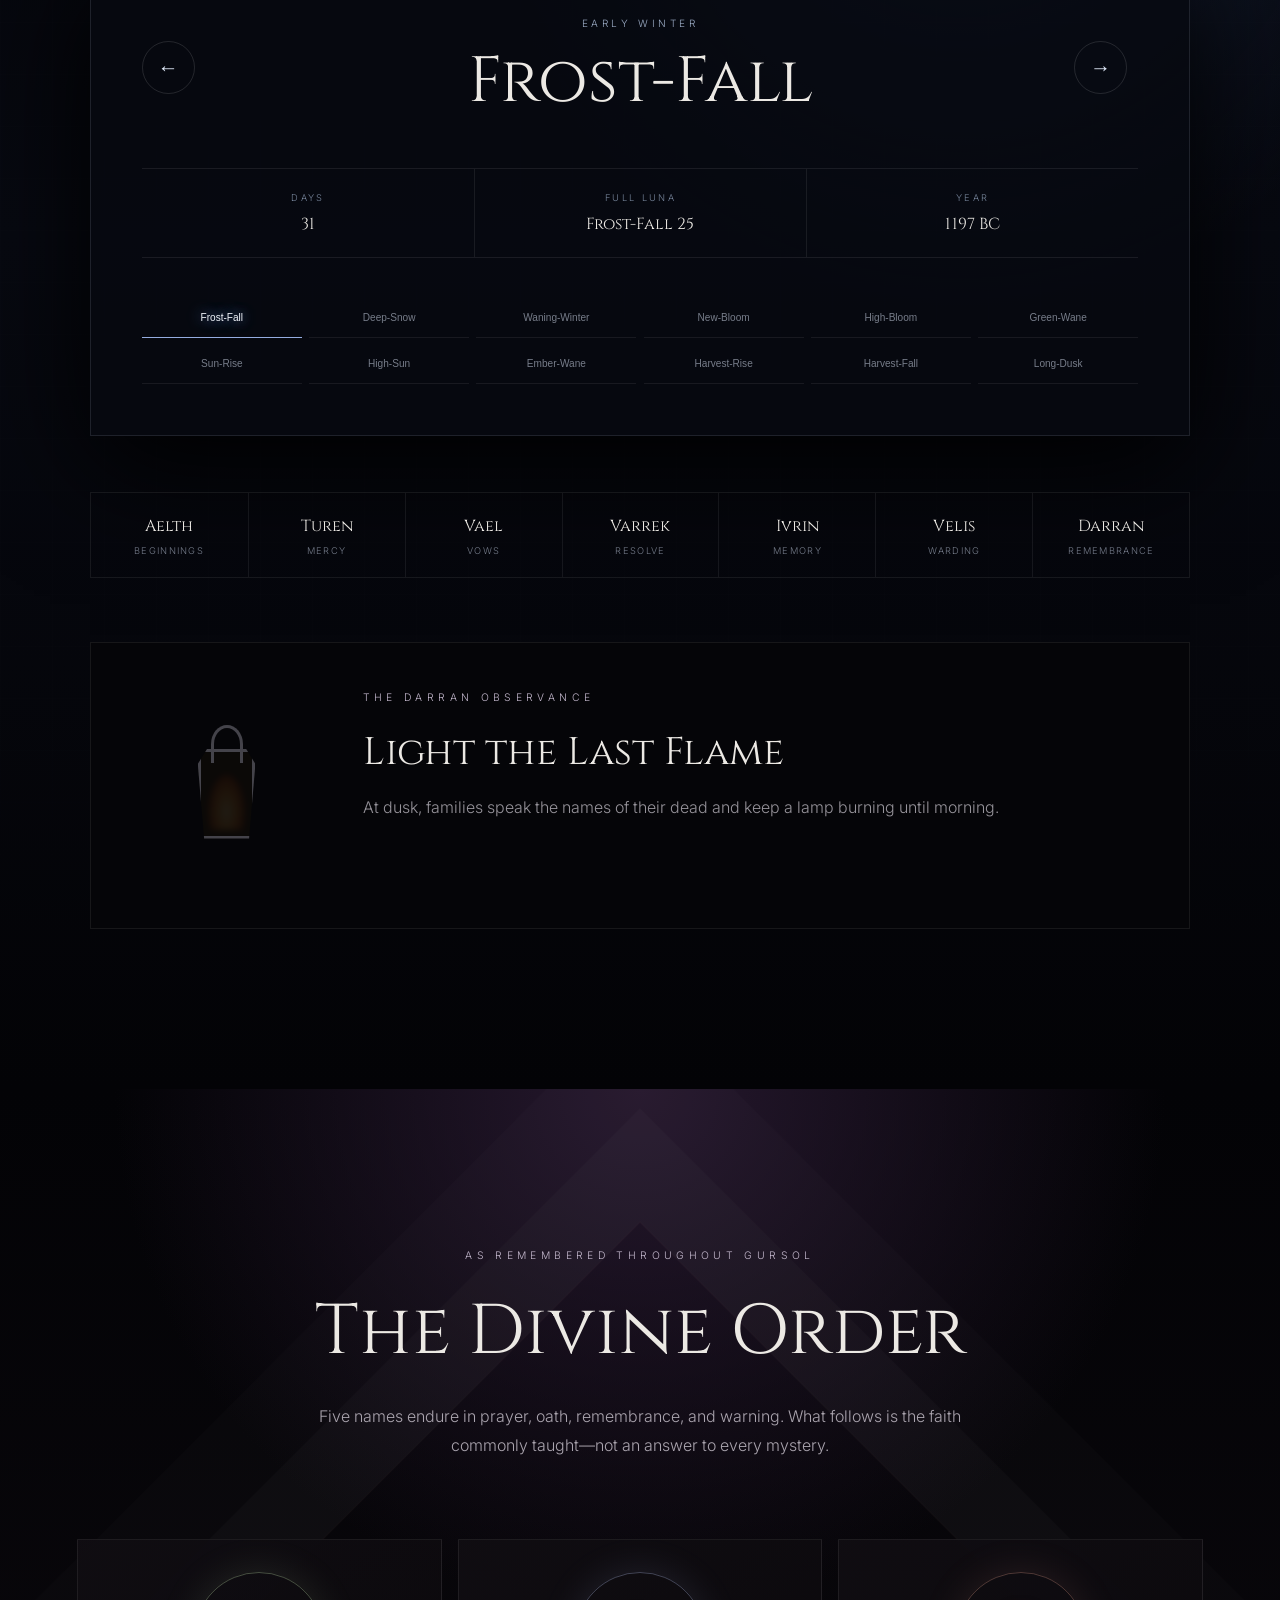
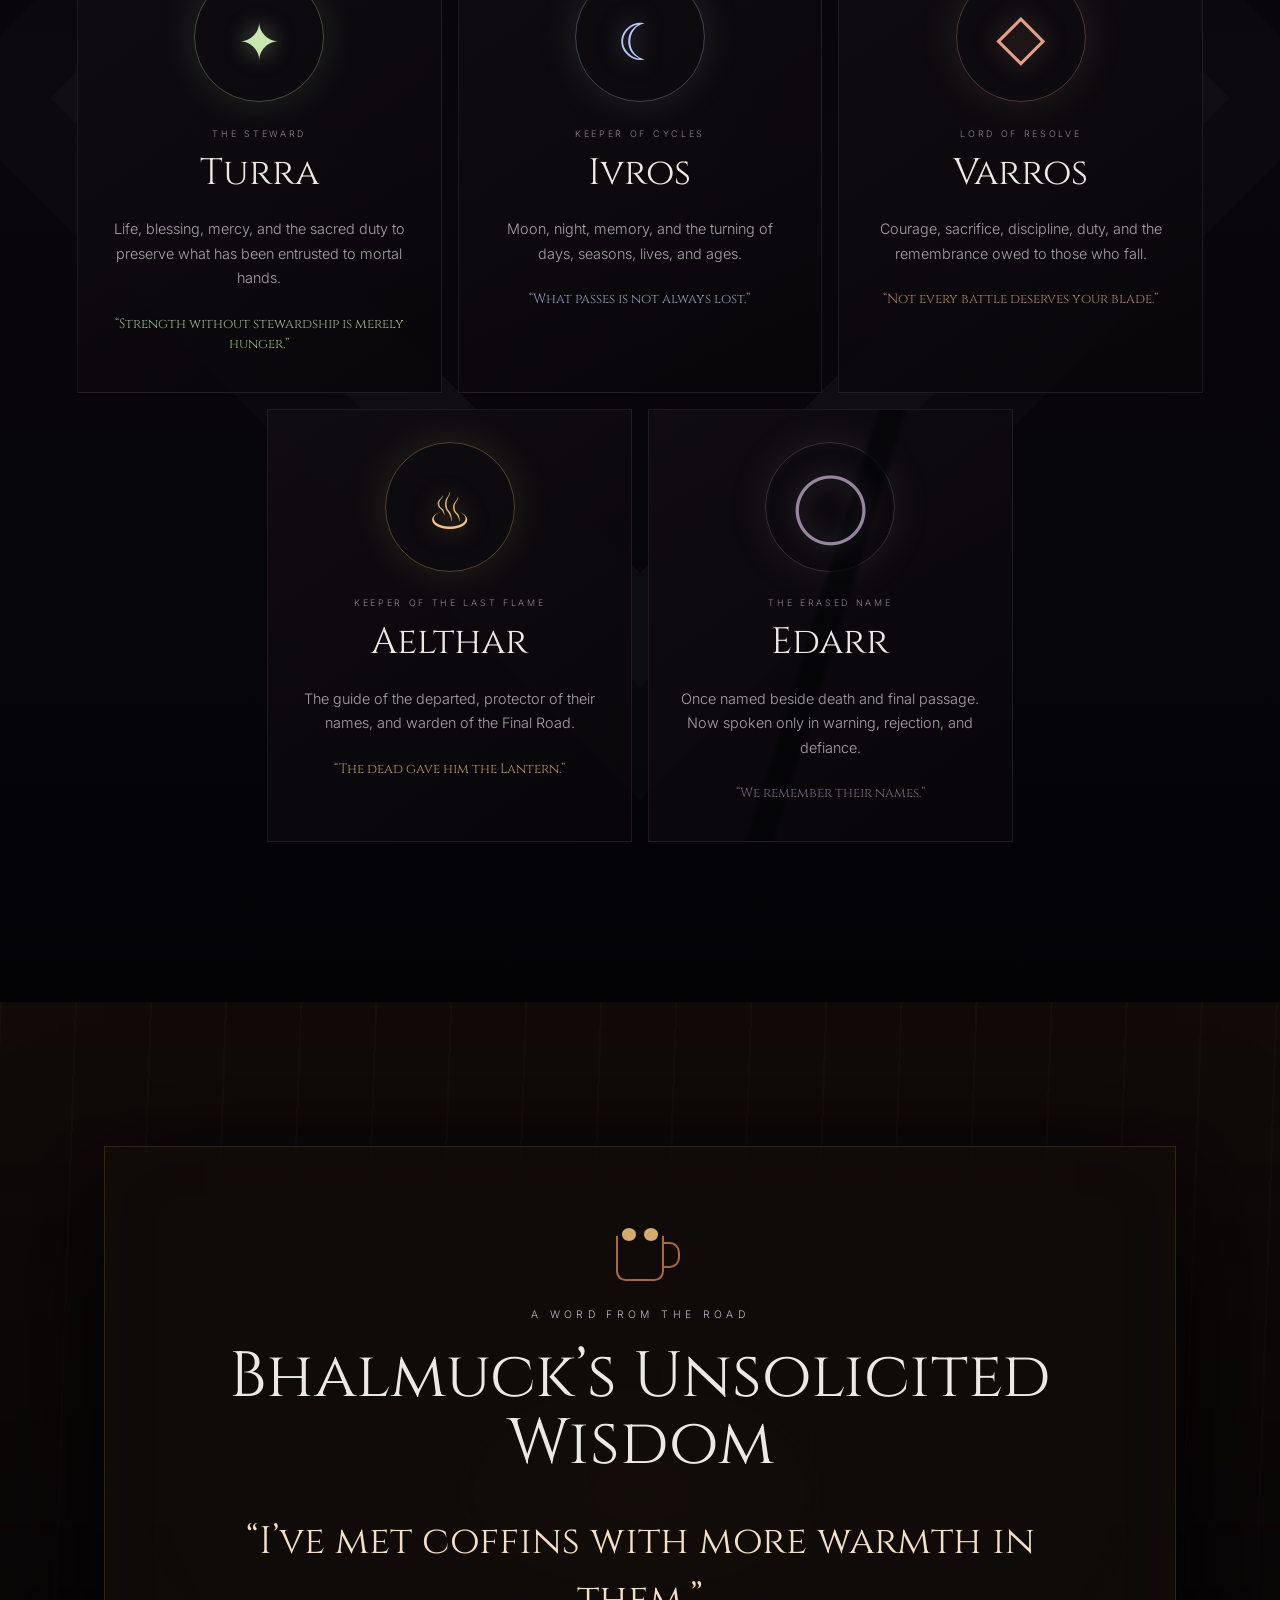
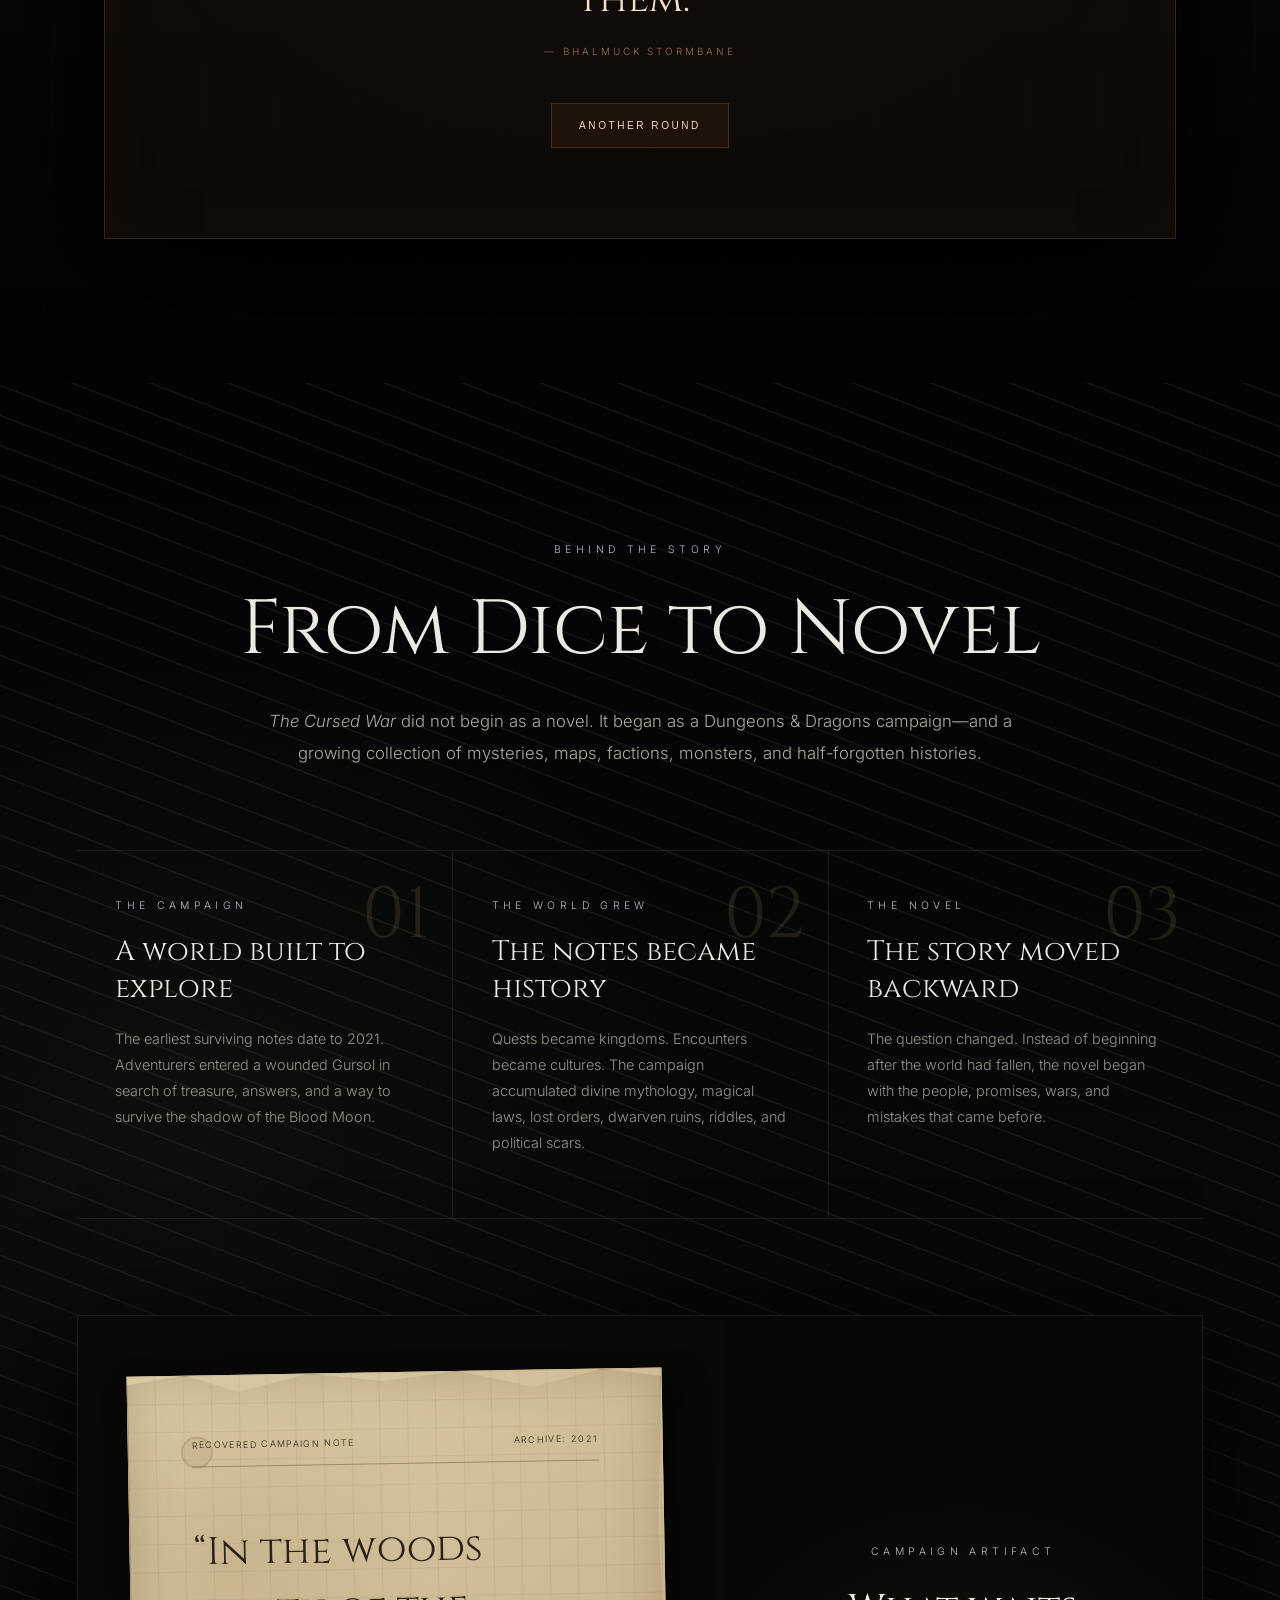
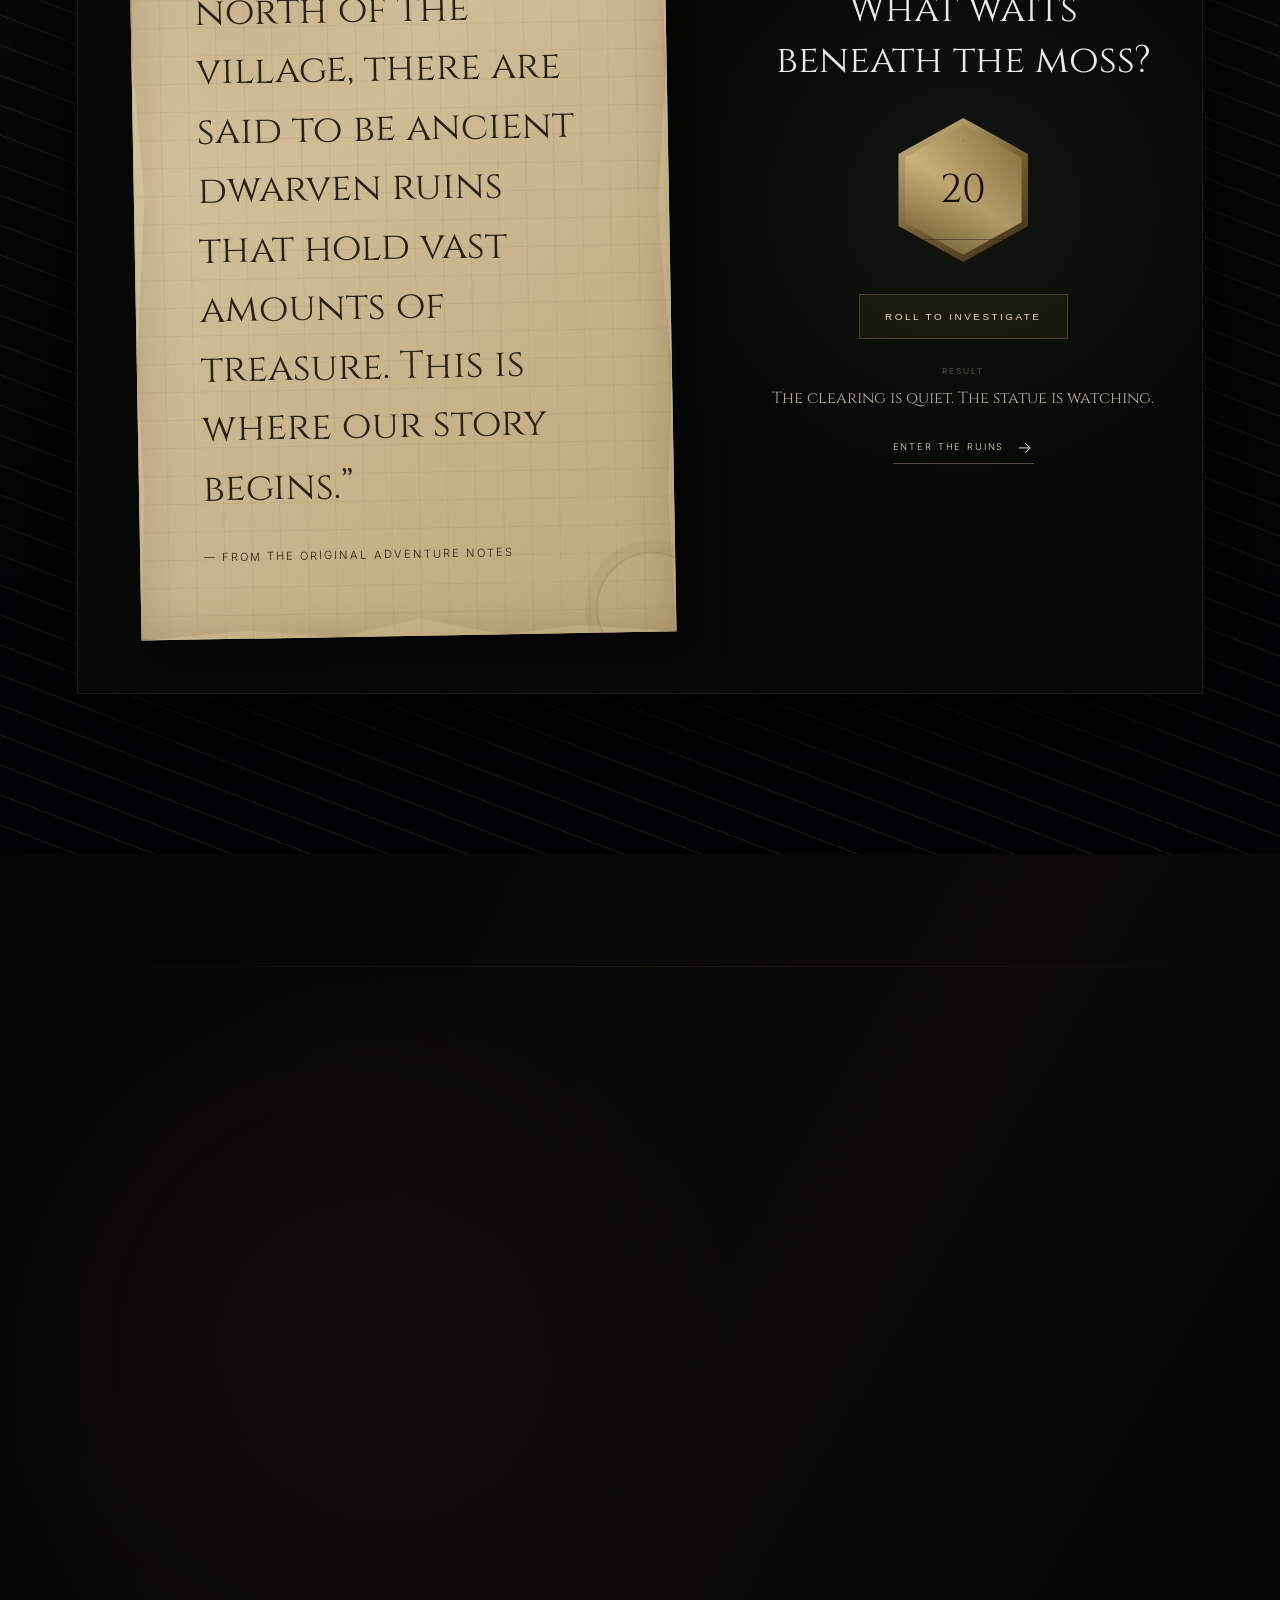
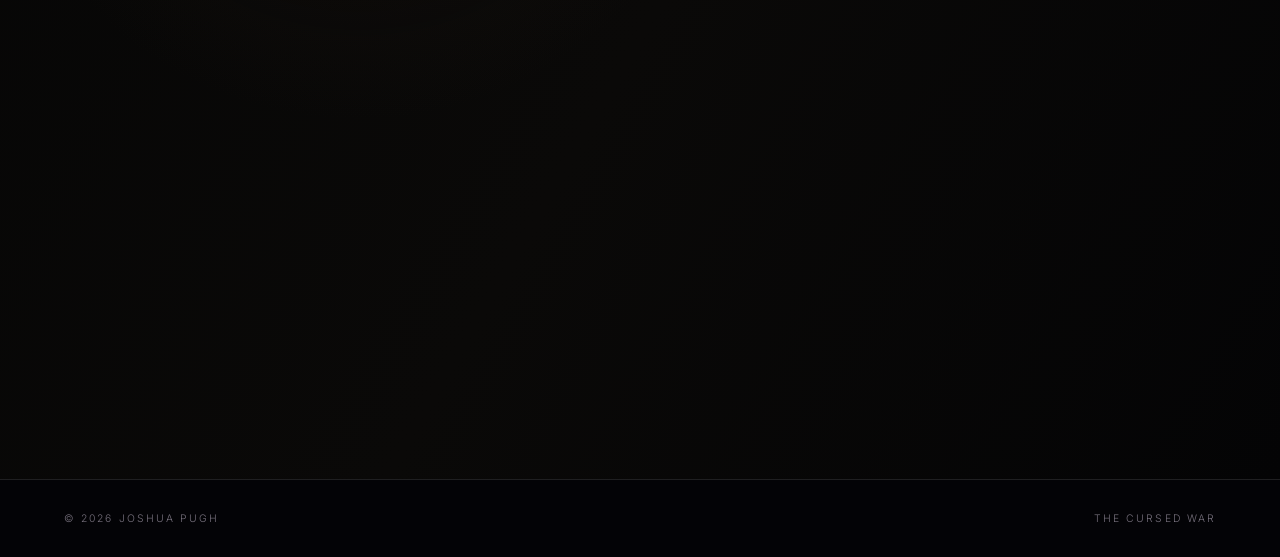
==== commit a4117179: "Add first-person author section" ====
--- a/index.html
+++ b/index.html
@@ -214,10 +214,21 @@
       </div>
     </section>
 
-    <section class="coming-section" id="author">
-      <p class="eyebrow">The journey is just beginning</p>
-      <h2>More will emerge from the Void.</h2>
-      <p>World lore, characters, excerpts, and news from Joshua Pugh are coming next.</p>
+    <section class="author-section" id="author">
+      <div class="author-photo reveal">
+        <img src="assets/joshua-pugh-fishing.jpeg" alt="Joshua Pugh fishing at the edge of a lake" loading="lazy">
+        <div class="author-photo-caption"><span>Writer</span><span>Developer</span><span>Builder</span></div>
+      </div>
+      <div class="author-copy reveal">
+        <p class="eyebrow">Behind the worlds</p>
+        <h2>I’m Joshua Pugh.</h2>
+        <p class="author-lead">I’m a diesel technician, software developer, writer, and builder of things.</p>
+        <p>I hold a Bachelor of Science in Computer Science and Software Engineering. When I’m not repairing heavy machinery, I spend my time building college-football prediction models, designing games, creating fictional worlds, and writing stories—including <em>The Cursed War</em> and <em>Ashen Throne</em>.</p>
+        <p>Most of my projects begin with a simple question: <strong>What if I built it?</strong> Campaign notes become novels. Pieces of lore become interactive websites. Programming experiments become models, games, and playable experiences. I love finding the place where storytelling, software, statistics, and worldbuilding collide.</p>
+        <p>Away from the keyboard, I enjoy fishing, spending time with my family, and playing games with my son. I’m also a heavy-metal fan. Korn, Parkway Drive, Staind, and August Burns Red are usually somewhere in the rotation.</p>
+        <blockquote>“I believe stories should feel like places people can enter—and building the door is half the fun.”</blockquote>
+        <div class="author-projects" aria-label="Joshua Pugh's creative work"><span>The Cursed War</span><span>Ashen Throne</span><span>Interactive Worlds</span><span>Football Models</span></div>
+      </div>
     </section>
   </main>
 
--- a/styles.css
+++ b/styles.css
@@ -113,3 +113,4 @@
 @media(max-width:900px){.origin-path{grid-template-columns:1fr}.origin-path article+article{border-left:0;border-top:1px solid #ffffff14}.campaign-artifact{grid-template-columns:1fr}.artifact-paper{margin:2rem}.investigation-panel{min-height:32rem}}
 @media(max-width:600px){.origins-section{padding-inline:1rem}.artifact-paper{margin:1rem;padding:2rem 1.4rem}.paper-heading{gap:1rem}.artifact-paper blockquote{margin-top:2.5rem}.origin-path article{padding:2.4rem 1.3rem}.d20{width:7.5rem;height:7.5rem}}
 .play-adventure{display:inline-flex;align-items:center;gap:.8rem;margin-top:1.5rem;padding-bottom:.4rem;border-bottom:1px solid #c9ae7166;color:#eadbb8;text-decoration:none;text-transform:uppercase;letter-spacing:.2em;font-size:.58rem;transition:.3s}.play-adventure:hover{color:#fff;border-color:#e2c783}.play-adventure span{font-size:1rem}
+.author-section{position:relative;display:grid;grid-template-columns:minmax(20rem,.85fr) 1.15fr;gap:clamp(3rem,8vw,9rem);align-items:center;padding:10rem clamp(1.5rem,8vw,9rem);background:radial-gradient(circle at 28% 40%,#30211640,transparent 32%),linear-gradient(120deg,#050505,#0a0908 55%,#040405);overflow:hidden}.author-section:before{content:"";position:absolute;inset:0;background:linear-gradient(90deg,transparent,#b4884420 50%,transparent);height:1px;top:7rem}.author-photo{position:relative;max-width:34rem;justify-self:center}.author-photo:before{content:"";position:absolute;inset:-1.2rem;border:1px solid #b89b5e2e;transform:translate(-.5rem,.5rem)}.author-photo img{display:block;position:relative;width:100%;aspect-ratio:4/5;object-fit:cover;object-position:62% center;filter:saturate(.62) contrast(1.08) brightness(.72);box-shadow:0 2rem 5rem #000}.author-photo:after{content:"";position:absolute;inset:0;background:linear-gradient(transparent 55%,#060605e8),radial-gradient(circle at center,transparent 45%,#05050488)}.author-photo-caption{position:absolute;z-index:2;left:1.5rem;right:1.5rem;bottom:1.3rem;display:flex;justify-content:space-between;text-transform:uppercase;letter-spacing:.18em;font-size:.5rem;color:#d4c7ad}.author-copy{position:relative;max-width:48rem}.author-copy h2{font-family:Cinzel,serif;font-weight:400;font-size:clamp(2.8rem,6vw,6rem);line-height:1;margin:.5rem 0 2rem}.author-copy>p:not(.eyebrow){color:#a9a49c;line-height:1.85;font-size:.94rem;max-width:44rem}.author-copy .author-lead{font-family:Cinzel,serif!important;color:#dfd4bf!important;font-size:clamp(1.15rem,2vw,1.5rem)!important}.author-copy strong{color:#d2bb86;font-weight:400}.author-copy blockquote{margin:2.5rem 0;font-size:clamp(1.15rem,2vw,1.65rem);line-height:1.6;color:#d8c9ac;border-left:1px solid #b3965f;padding-left:1.5rem}.author-projects{display:flex;flex-wrap:wrap;gap:.6rem}.author-projects span{padding:.65rem .8rem;border:1px solid #ffffff14;color:#8d867b;text-transform:uppercase;letter-spacing:.14em;font-size:.5rem}@media(max-width:850px){.author-section{grid-template-columns:1fr;padding-top:8rem}.author-photo{width:min(100%,30rem)}.author-copy{text-align:left}}@media(max-width:500px){.author-section{padding-inline:1rem}.author-photo-caption{gap:.7rem;justify-content:center}.author-copy blockquote{padding-left:1rem}.author-projects span{font-size:.46rem}}
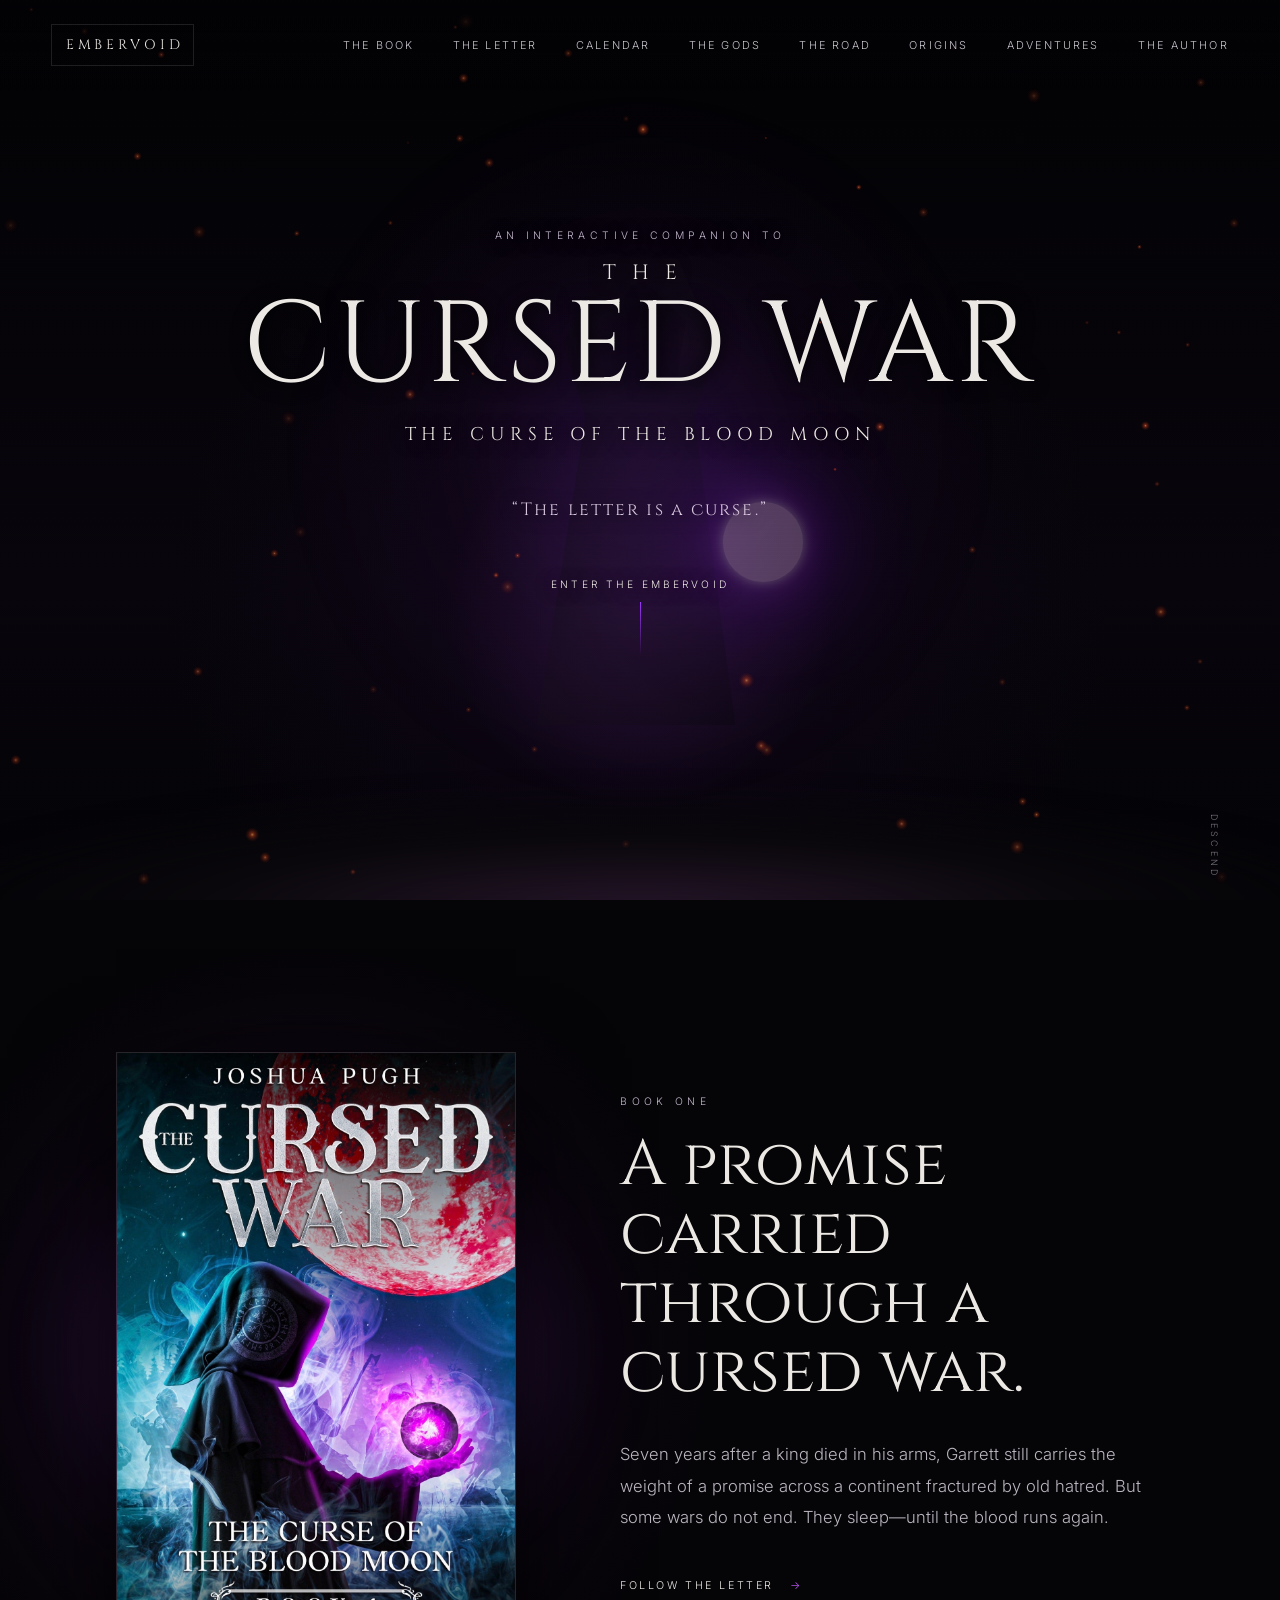
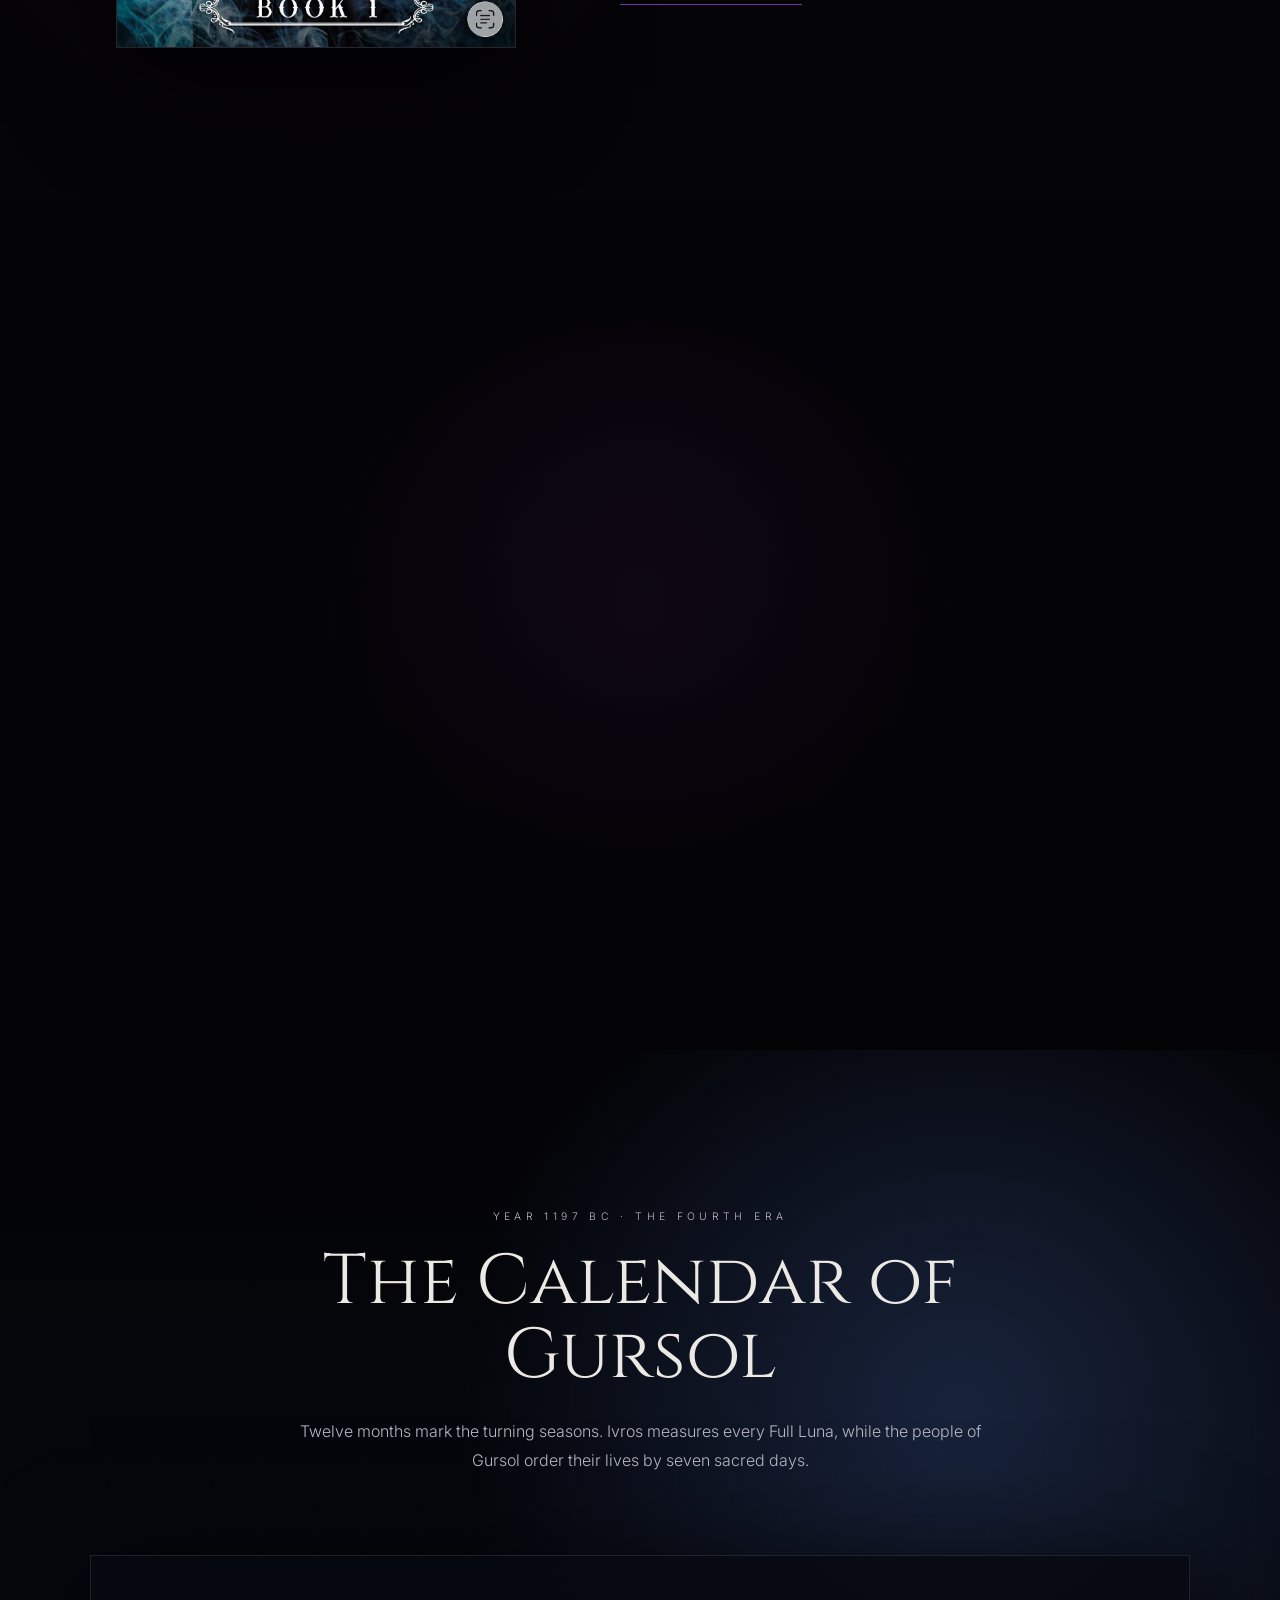
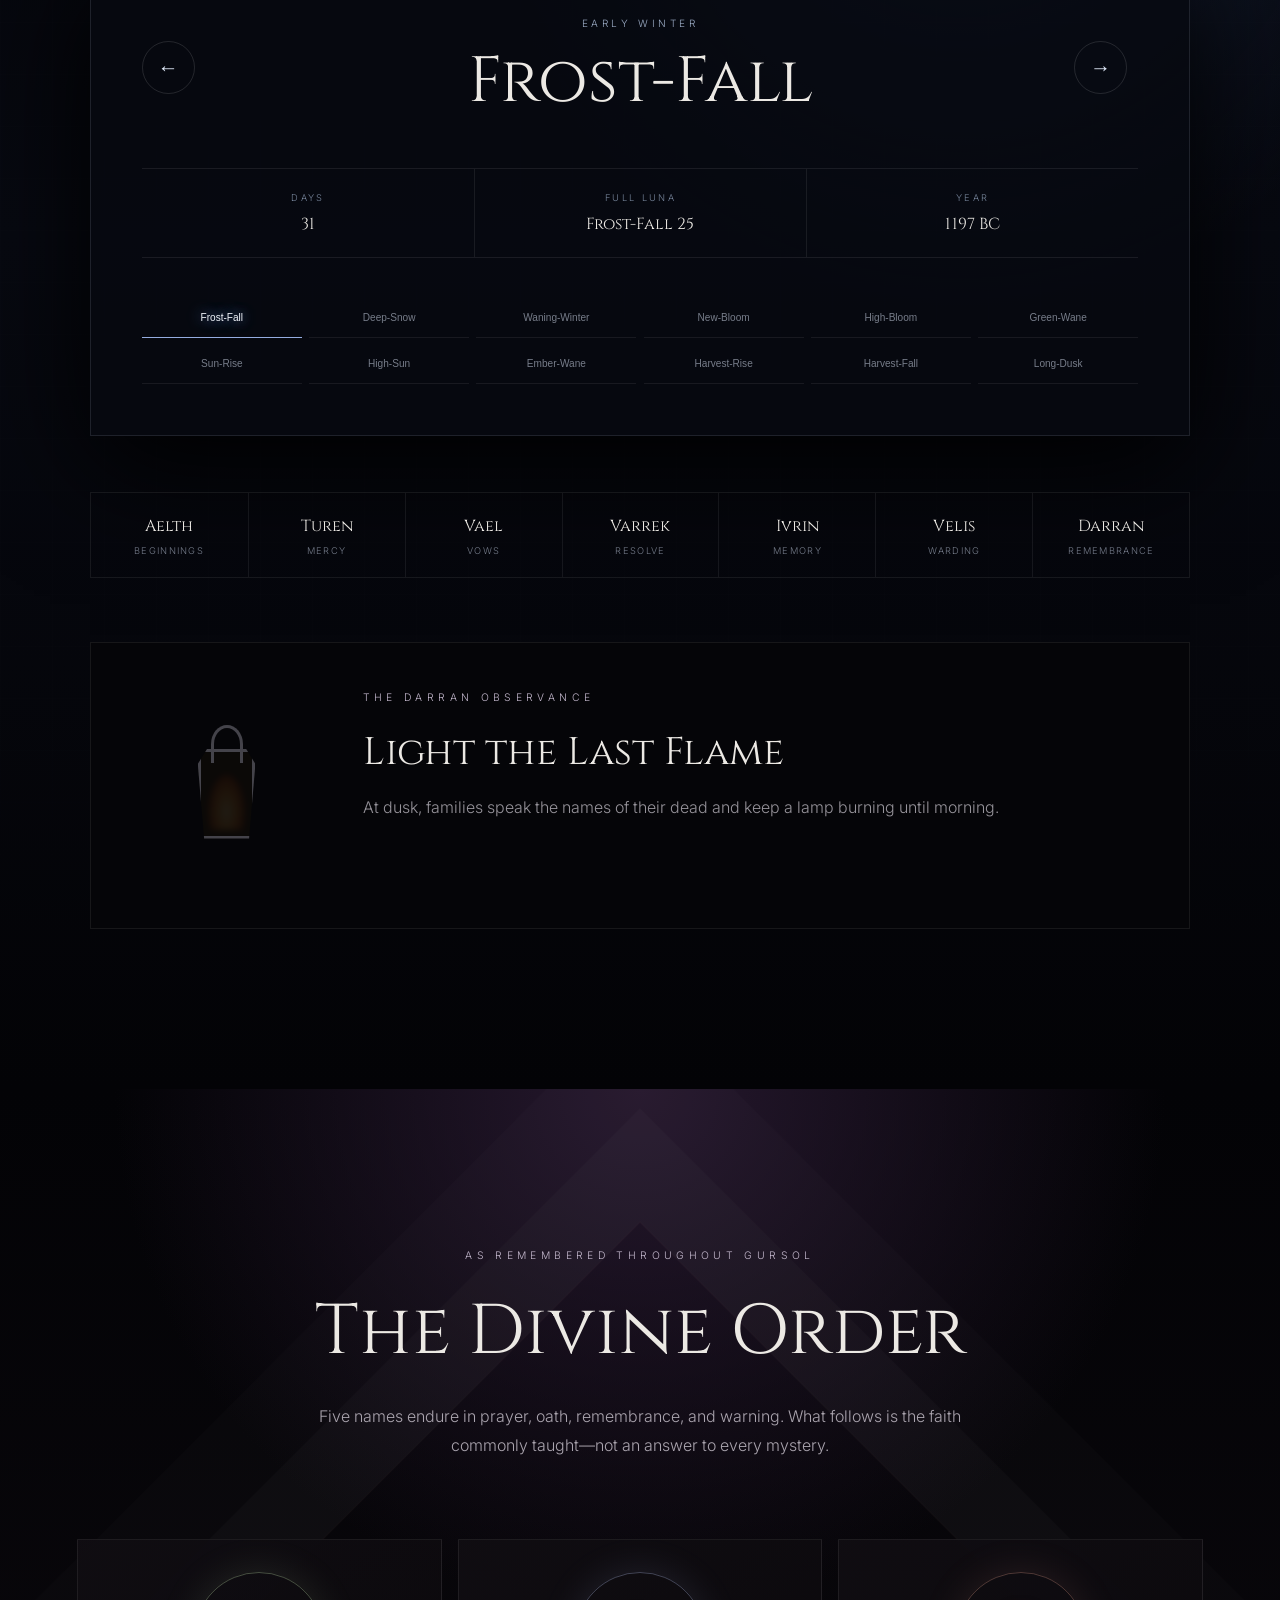
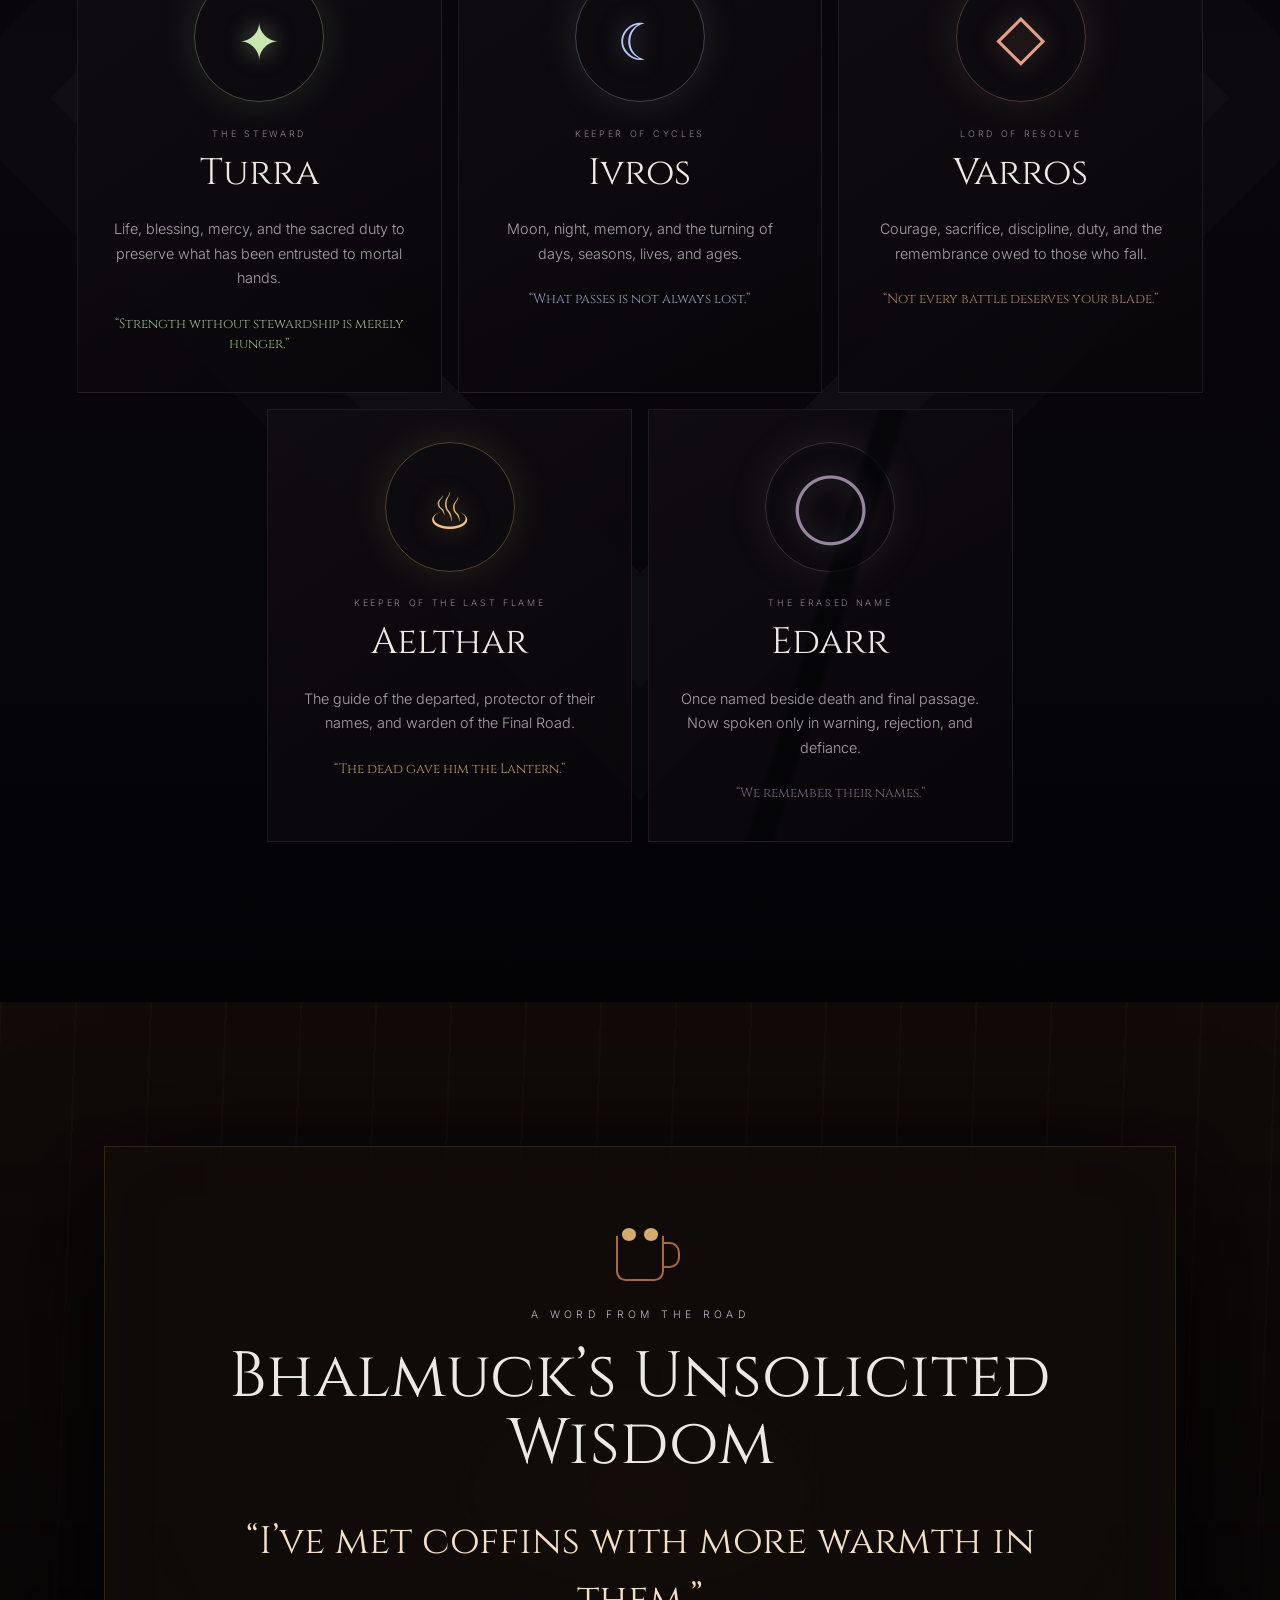
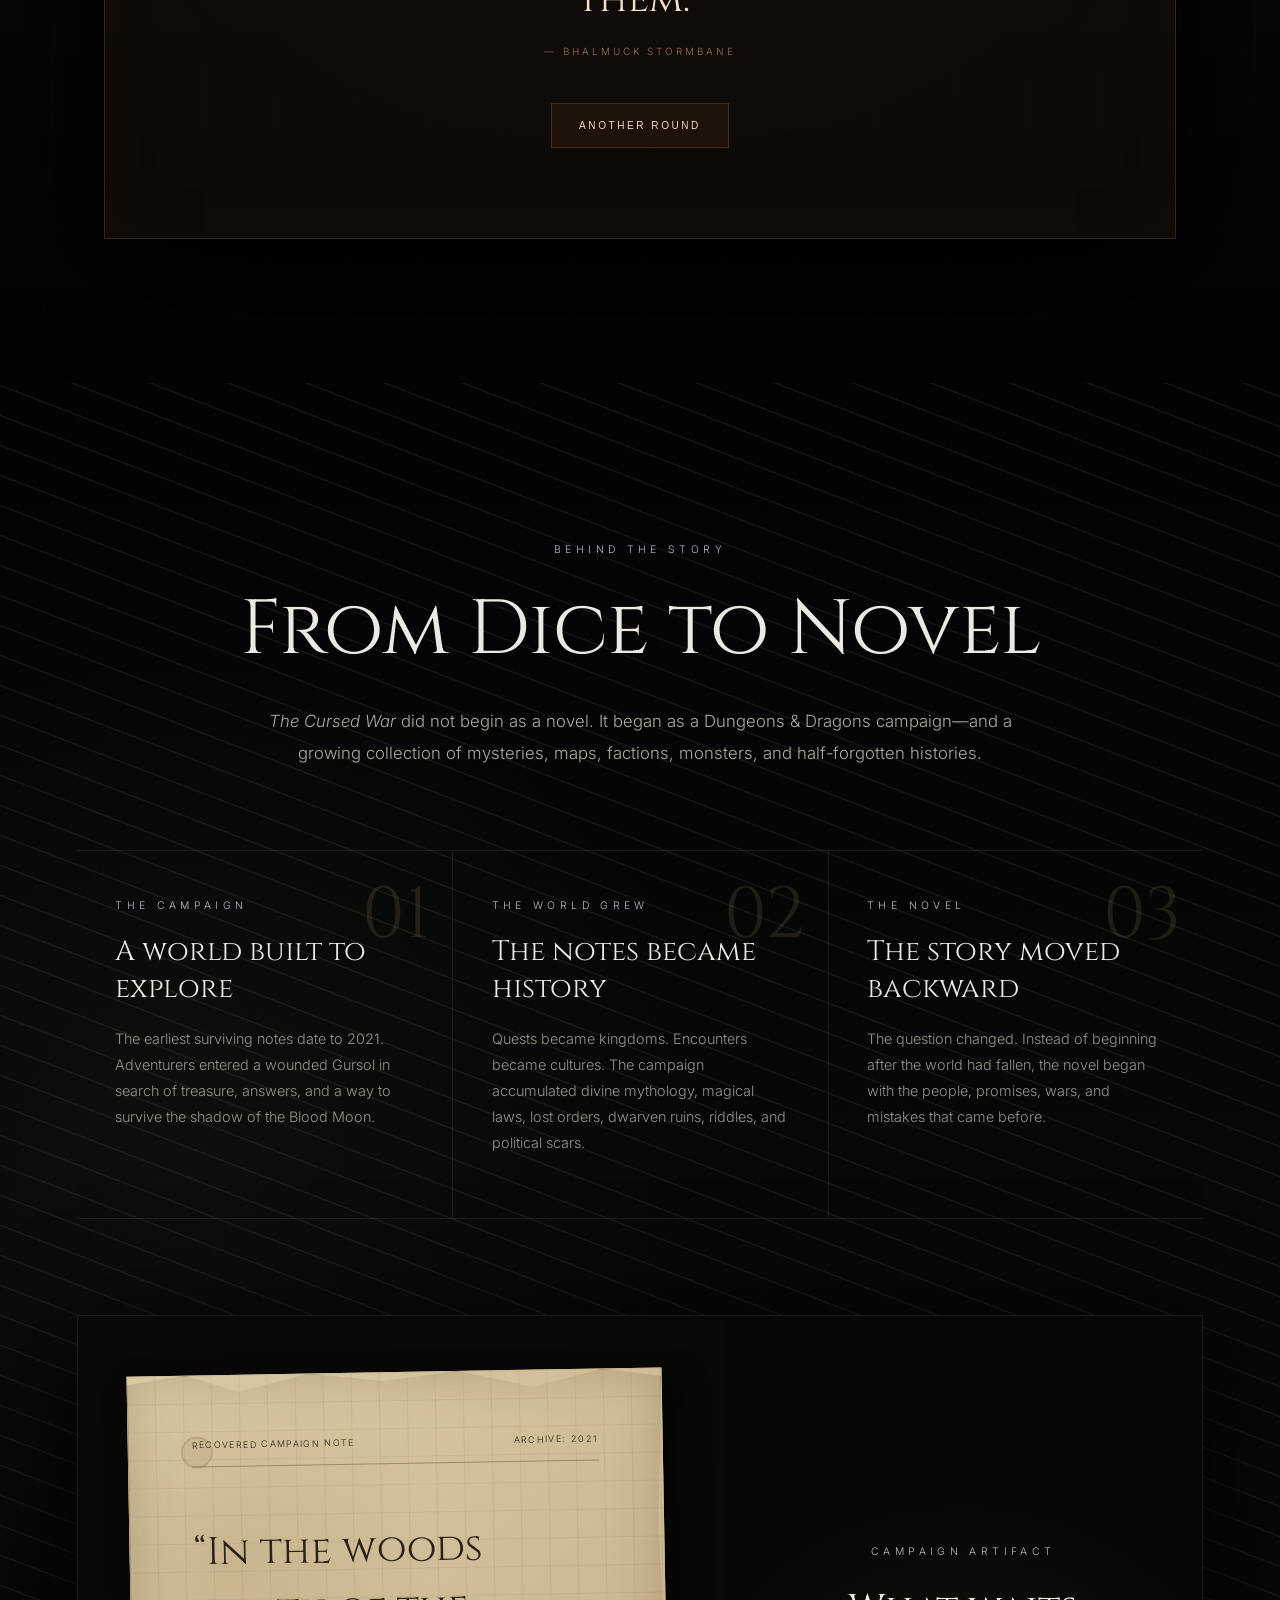
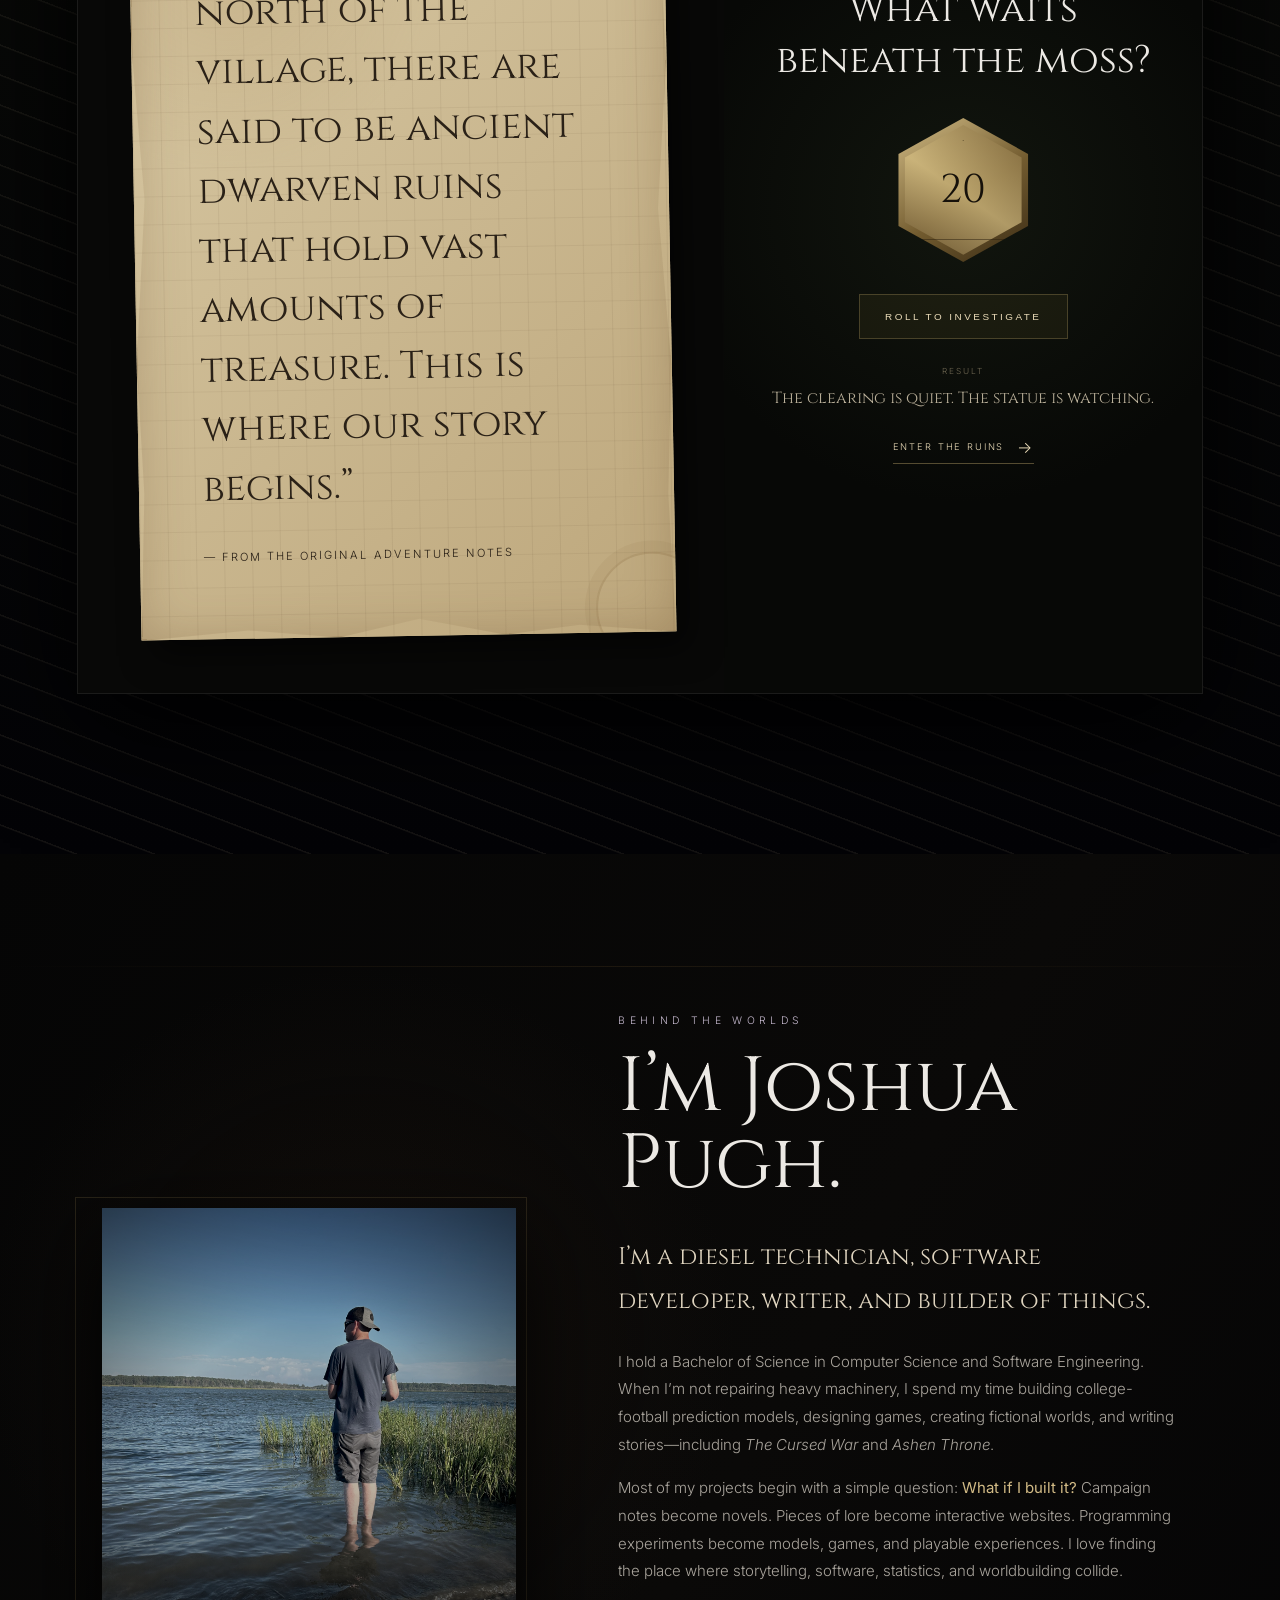
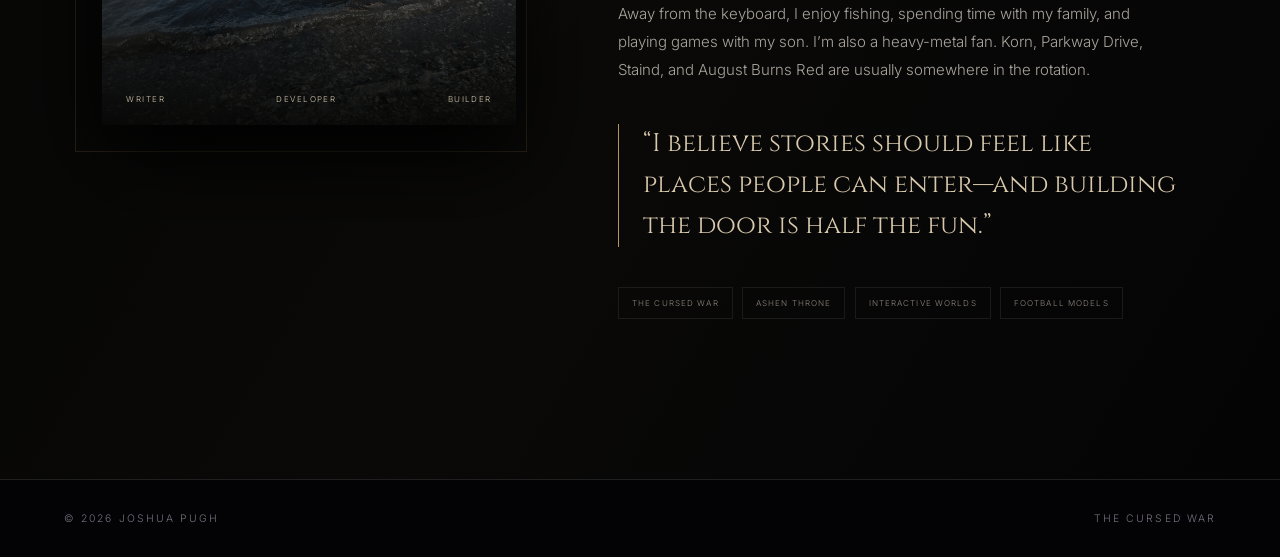
==== commit 25095b22: "Begin multipage Embervoid experience" ====
--- a/index.html
+++ b/index.html
@@ -14,14 +14,15 @@
   <canvas id="embers" aria-hidden="true"></canvas>
 
   <header class="site-header">
-    <a class="wordmark" href="#home" aria-label="The Cursed War home">TCW</a>
+    <a class="wordmark" href="#home" aria-label="Embervoid home">EMBERVOID</a>
     <nav aria-label="Primary navigation">
       <a href="#book">The Book</a>
       <a href="#letter">The Letter</a>
       <a href="#calendar">Calendar</a>
       <a href="#gods">The Gods</a>
-      <a href="#bhalmuck">Bhalmuck</a>
+      <a href="road.html">The Road</a>
       <a href="#origins">Origins</a>
+      <a href="adventures.html">Adventures</a>
       <a href="#author">The Author</a>
     </nav>
   </header>
@@ -34,11 +35,11 @@
         <div class="flame"></div>
       </div>
       <div class="hero-copy">
-        <p class="eyebrow">Joshua Pugh presents</p>
+        <p class="eyebrow">An interactive companion to</p>
         <h1><span>The</span> Cursed War</h1>
         <p class="subtitle">The Curse of the Blood Moon</p>
         <p class="whisper">“The letter is a curse.”</p>
-        <a class="enter" href="#book"><span>Enter the Void</span><i aria-hidden="true"></i></a>
+        <a class="enter" href="#book"><span>Enter the Embervoid</span><i aria-hidden="true"></i></a>
       </div>
       <p class="scroll-cue">Descend</p>
     </section>
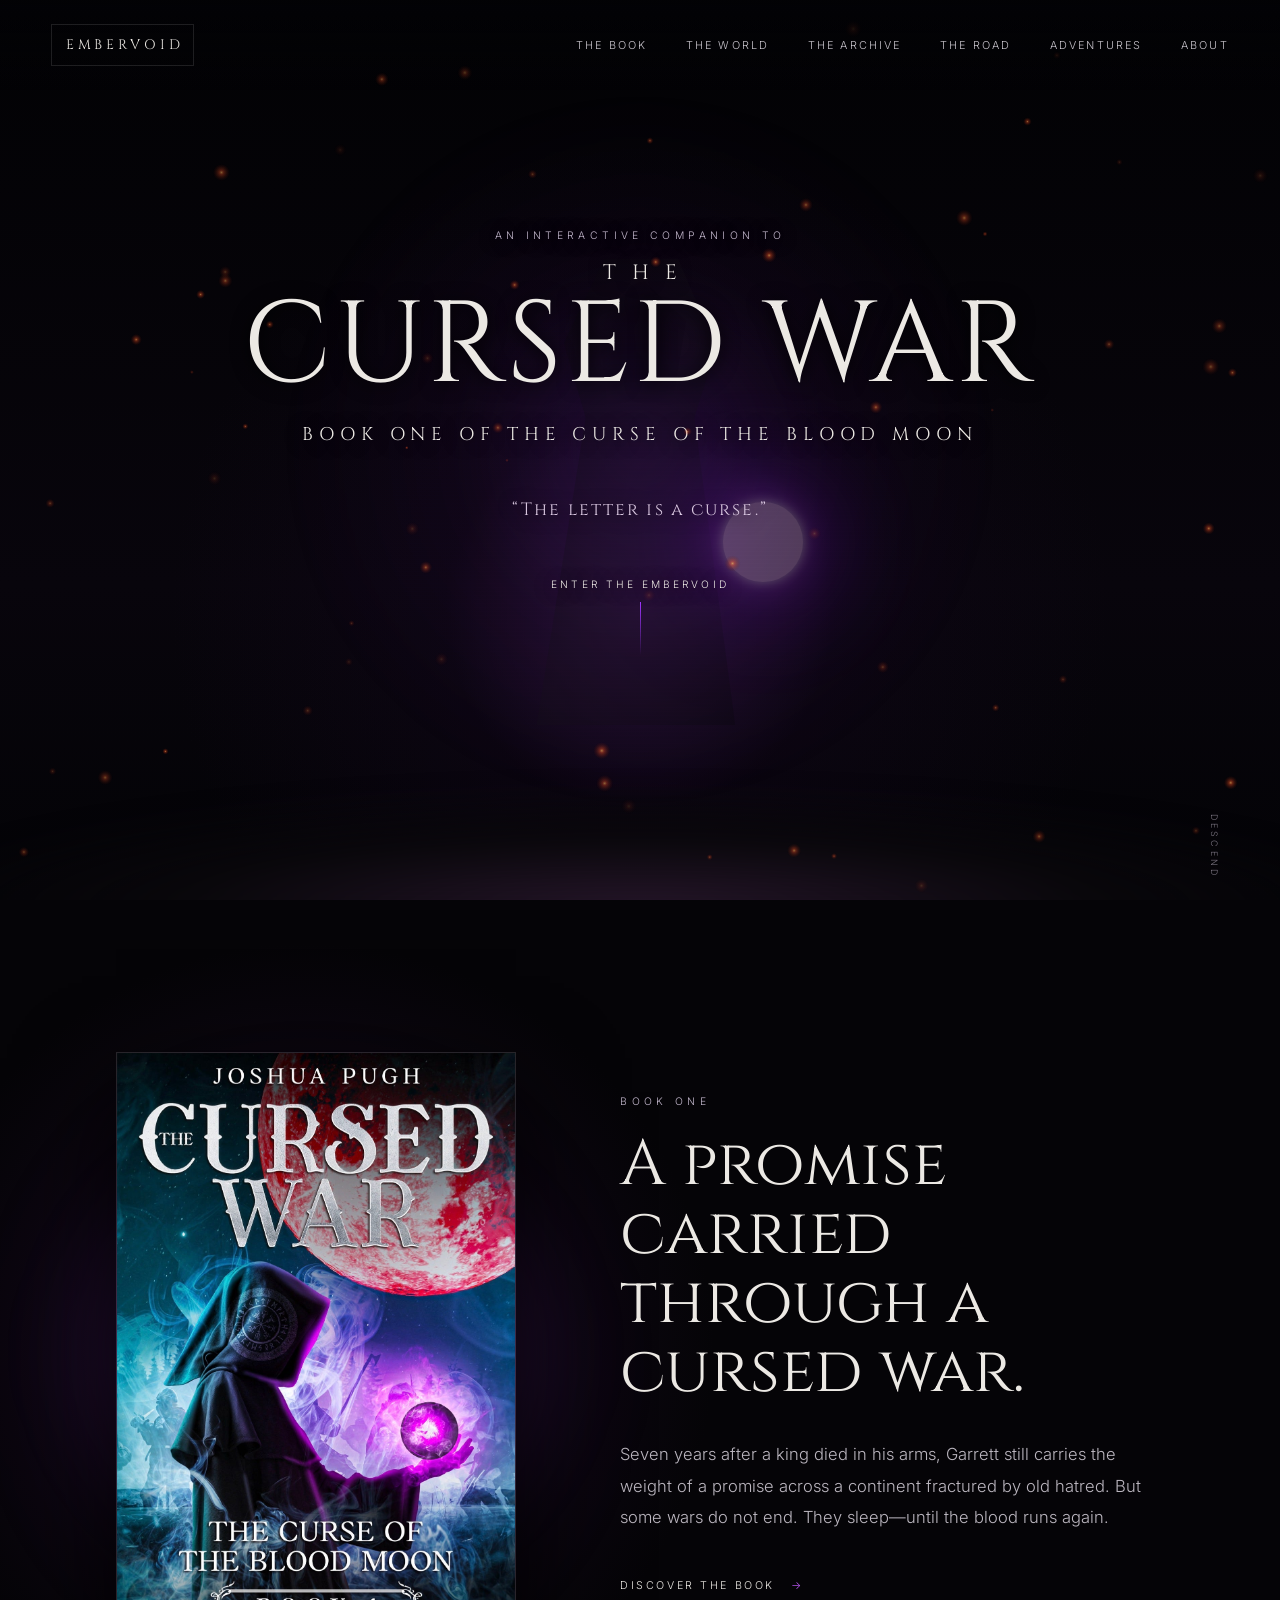
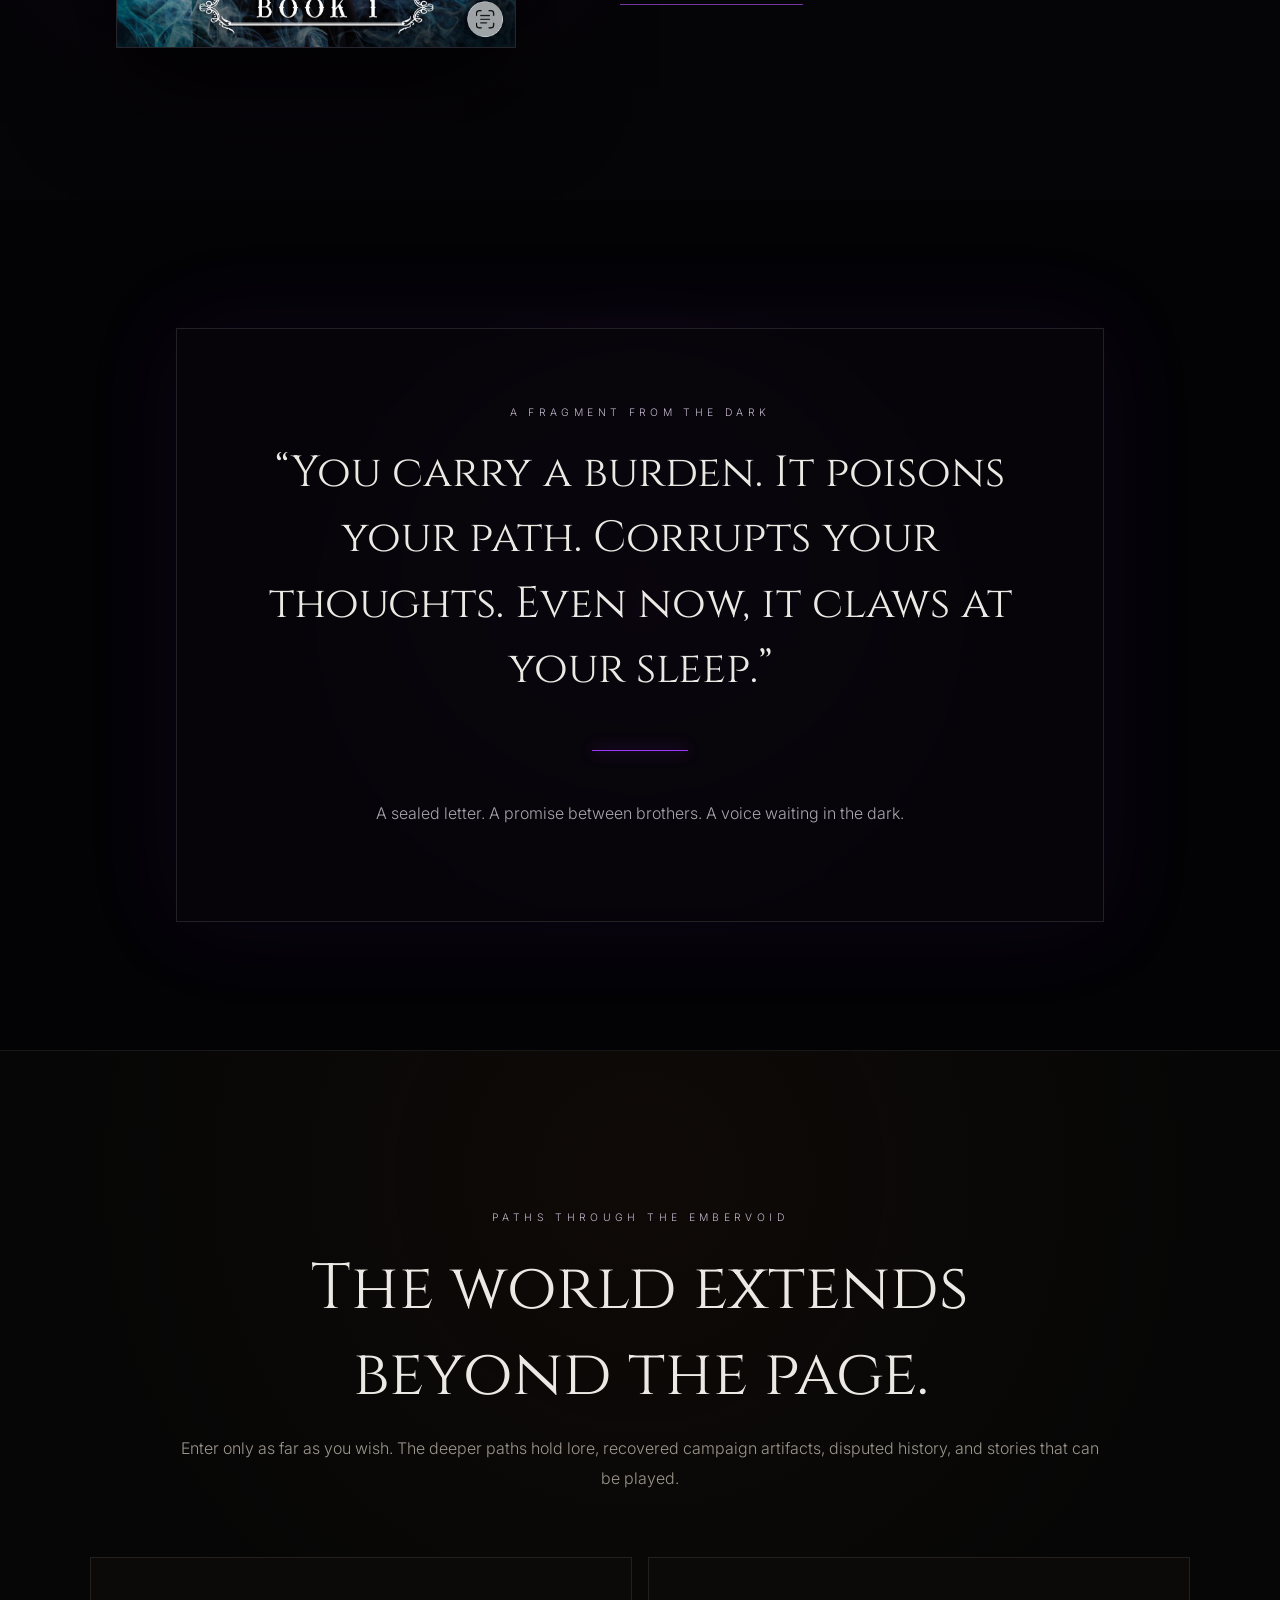
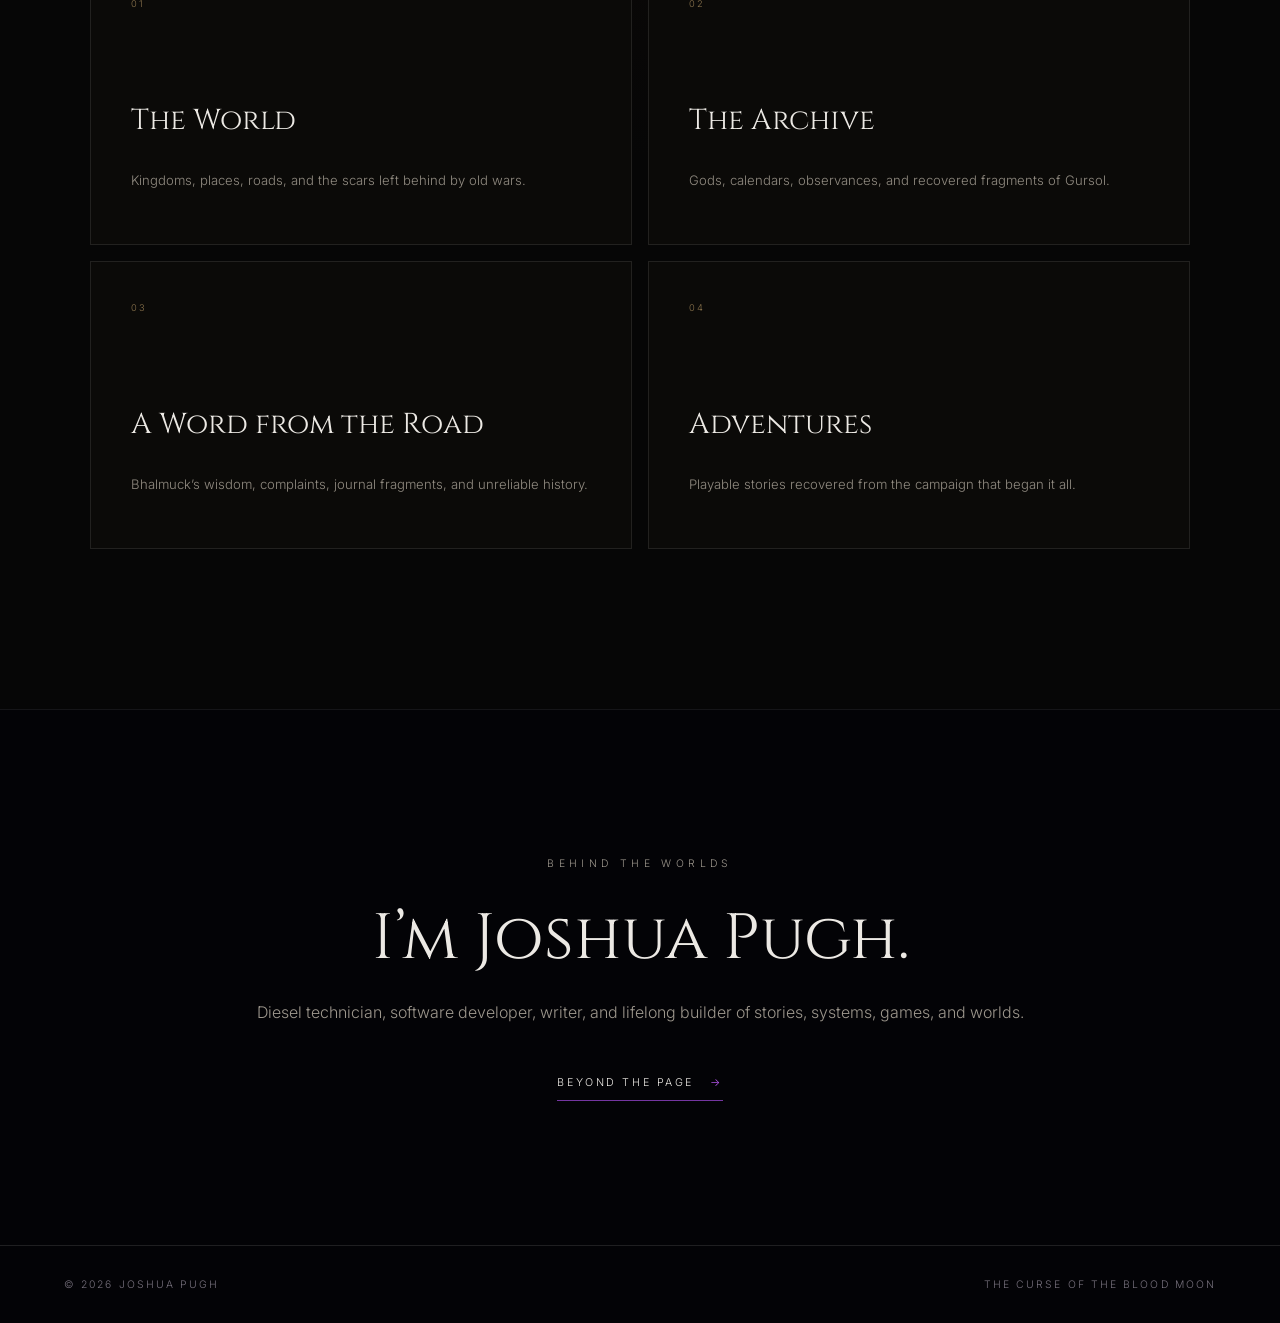
==== commit f9ea8c5e: "Split Embervoid into focused pages" ====
--- a/index.html
+++ b/index.html
@@ -1,239 +1 @@
-<!doctype html>
-<html lang="en">
-<head>
-  <meta charset="utf-8">
-  <meta name="viewport" content="width=device-width, initial-scale=1">
-  <meta name="description" content="Enter the Void and discover The Cursed War: The Curse of the Blood Moon by Joshua Pugh.">
-  <title>The Cursed War | Joshua Pugh</title>
-  <link rel="preconnect" href="https://fonts.googleapis.com">
-  <link rel="preconnect" href="https://fonts.gstatic.com" crossorigin>
-  <link href="https://fonts.googleapis.com/css2?family=Cinzel:wght@400;500;600&family=Inter:wght@300;400;500&display=swap" rel="stylesheet">
-  <link rel="stylesheet" href="styles.css">
-</head>
-<body>
-  <canvas id="embers" aria-hidden="true"></canvas>
-
-  <header class="site-header">
-    <a class="wordmark" href="#home" aria-label="Embervoid home">EMBERVOID</a>
-    <nav aria-label="Primary navigation">
-      <a href="#book">The Book</a>
-      <a href="#letter">The Letter</a>
-      <a href="#calendar">Calendar</a>
-      <a href="#gods">The Gods</a>
-      <a href="road.html">The Road</a>
-      <a href="#origins">Origins</a>
-      <a href="adventures.html">Adventures</a>
-      <a href="#author">The Author</a>
-    </nav>
-  </header>
-
-  <main>
-    <section class="void-hero" id="home">
-      <div class="aura" aria-hidden="true"></div>
-      <div class="figure" aria-hidden="true">
-        <div class="hood"></div>
-        <div class="flame"></div>
-      </div>
-      <div class="hero-copy">
-        <p class="eyebrow">An interactive companion to</p>
-        <h1><span>The</span> Cursed War</h1>
-        <p class="subtitle">The Curse of the Blood Moon</p>
-        <p class="whisper">“The letter is a curse.”</p>
-        <a class="enter" href="#book"><span>Enter the Embervoid</span><i aria-hidden="true"></i></a>
-      </div>
-      <p class="scroll-cue">Descend</p>
-    </section>
-
-    <section class="book-section" id="book">
-      <div class="section-glow" aria-hidden="true"></div>
-      <div class="book-visual reveal">
-        <div class="cover-halo" aria-hidden="true"></div>
-        <img src="assets/book-cover.jpg" alt="Cover of The Cursed War: The Curse of the Blood Moon">
-      </div>
-      <div class="book-copy reveal">
-        <p class="eyebrow">Book One</p>
-        <h2>A promise carried<br>through a cursed war.</h2>
-        <p>Seven years after a king died in his arms, Garrett still carries the weight of a promise across a continent fractured by old hatred. But some wars do not end. They sleep—until the blood runs again.</p>
-        <a class="text-link" href="#letter">Follow the letter <span>→</span></a>
-      </div>
-    </section>
-
-    <section class="letter-section" id="letter">
-      <div class="letter-card reveal">
-        <p class="eyebrow">From Chapter Three</p>
-        <blockquote>“You carry a burden. It poisons your path. Corrupts your thoughts. Even now, it claws at your sleep.”</blockquote>
-        <div class="violet-rule"></div>
-        <p class="letter-note">A sealed letter. A promise between brothers. A voice waiting in the dark.</p>
-      </div>
-    </section>
-
-    <section class="calendar-section" id="calendar">
-      <div class="calendar-intro reveal">
-        <p class="eyebrow">Year 1197 BC · The Fourth Era</p>
-        <h2>The Calendar of Gursol</h2>
-        <p>Twelve months mark the turning seasons. Ivros measures every Full Luna, while the people of Gursol order their lives by seven sacred days.</p>
-      </div>
-
-      <div class="calendar-shell reveal" aria-live="polite">
-        <div class="calendar-heading">
-          <button class="calendar-arrow" id="previous-month" type="button" aria-label="Previous month">←</button>
-          <div>
-            <p class="calendar-season" id="calendar-season">Early Winter</p>
-            <h3 id="calendar-month">Frost-Fall</h3>
-          </div>
-          <button class="calendar-arrow" id="next-month" type="button" aria-label="Next month">→</button>
-        </div>
-        <div class="calendar-facts">
-          <div><span>Days</span><strong id="calendar-days">31</strong></div>
-          <div><span>Full Luna</span><strong id="calendar-luna">Frost-Fall 25</strong></div>
-          <div><span>Year</span><strong>1197 BC</strong></div>
-        </div>
-        <div class="month-track" id="month-track" aria-label="Months of Gursol"></div>
-      </div>
-
-      <div class="week-grid reveal" aria-label="Days of the Gursolian week">
-        <div><strong>Aelth</strong><span>Beginnings</span></div>
-        <div><strong>Turen</strong><span>Mercy</span></div>
-        <div><strong>Vael</strong><span>Vows</span></div>
-        <div><strong>Varrek</strong><span>Resolve</span></div>
-        <div><strong>Ivrin</strong><span>Memory</span></div>
-        <div><strong>Velis</strong><span>Warding</span></div>
-        <div><strong>Darran</strong><span>Remembrance</span></div>
-      </div>
-
-      <div class="last-flame reveal" id="last-flame">
-        <button class="lantern" id="lantern" type="button" aria-pressed="false" aria-label="Light the Last Flame"><i></i></button>
-        <div>
-          <p class="eyebrow">The Darran observance</p>
-          <h3>Light the Last Flame</h3>
-          <p>At dusk, families speak the names of their dead and keep a lamp burning until morning.</p>
-          <p class="flame-words">“We remember their names, so he cannot erase them.”</p>
-        </div>
-      </div>
-    </section>
-
-    <section class="gods-section" id="gods">
-      <div class="gods-intro reveal">
-        <p class="eyebrow">As remembered throughout Gursol</p>
-        <h2>The Divine Order</h2>
-        <p>Five names endure in prayer, oath, remembrance, and warning. What follows is the faith commonly taught—not an answer to every mystery.</p>
-      </div>
-      <div class="deity-grid">
-        <article class="deity turra reveal" tabindex="0">
-          <span class="deity-mark" aria-hidden="true">✦</span>
-          <p class="deity-office">The Steward</p>
-          <h3>Turra</h3>
-          <p>Life, blessing, mercy, and the sacred duty to preserve what has been entrusted to mortal hands.</p>
-          <small>“Strength without stewardship is merely hunger.”</small>
-        </article>
-        <article class="deity ivros reveal" tabindex="0">
-          <span class="deity-mark" aria-hidden="true">☾</span>
-          <p class="deity-office">Keeper of Cycles</p>
-          <h3>Ivros</h3>
-          <p>Moon, night, memory, and the turning of days, seasons, lives, and ages.</p>
-          <small>“What passes is not always lost.”</small>
-        </article>
-        <article class="deity varros reveal" tabindex="0">
-          <span class="deity-mark" aria-hidden="true">◇</span>
-          <p class="deity-office">Lord of Resolve</p>
-          <h3>Varros</h3>
-          <p>Courage, sacrifice, discipline, duty, and the remembrance owed to those who fall.</p>
-          <small>“Not every battle deserves your blade.”</small>
-        </article>
-        <article class="deity aelthar reveal" tabindex="0">
-          <span class="deity-mark" aria-hidden="true">♨</span>
-          <p class="deity-office">Keeper of the Last Flame</p>
-          <h3>Aelthar</h3>
-          <p>The guide of the departed, protector of their names, and warden of the Final Road.</p>
-          <small>“The dead gave him the Lantern.”</small>
-        </article>
-        <article class="deity edarr reveal" tabindex="0">
-          <span class="deity-mark" aria-hidden="true">◯</span>
-          <p class="deity-office">The Erased Name</p>
-          <h3>Edarr</h3>
-          <p>Once named beside death and final passage. Now spoken only in warning, rejection, and defiance.</p>
-          <small>“We remember their names.”</small>
-        </article>
-      </div>
-    </section>
-
-    <section class="bhalmuck-section" id="bhalmuck">
-      <div class="tavern-glow" aria-hidden="true"></div>
-      <div class="wisdom-card reveal">
-        <div class="tankard" aria-hidden="true"><span></span></div>
-        <p class="eyebrow">A word from the road</p>
-        <h2>Bhalmuck’s Unsolicited Wisdom</h2>
-        <blockquote id="bhalmuck-quote">“I’ve met coffins with more warmth in them.”</blockquote>
-        <p class="quote-credit" id="quote-credit">— Bhalmuck Stormbane</p>
-        <button class="another-round" id="another-round" type="button">Another Round</button>
-      </div>
-    </section>
-
-    <section class="origins-section" id="origins">
-      <div class="origins-intro reveal">
-        <p class="eyebrow">Behind the story</p>
-        <h2>From Dice to Novel</h2>
-        <p><em>The Cursed War</em> did not begin as a novel. It began as a Dungeons &amp; Dragons campaign—and a growing collection of mysteries, maps, factions, monsters, and half-forgotten histories.</p>
-      </div>
-
-      <div class="origin-path reveal">
-        <article>
-          <span>01</span>
-          <p class="eyebrow">The Campaign</p>
-          <h3>A world built to explore</h3>
-          <p>The earliest surviving notes date to 2021. Adventurers entered a wounded Gursol in search of treasure, answers, and a way to survive the shadow of the Blood Moon.</p>
-        </article>
-        <article>
-          <span>02</span>
-          <p class="eyebrow">The World Grew</p>
-          <h3>The notes became history</h3>
-          <p>Quests became kingdoms. Encounters became cultures. The campaign accumulated divine mythology, magical laws, lost orders, dwarven ruins, riddles, and political scars.</p>
-        </article>
-        <article>
-          <span>03</span>
-          <p class="eyebrow">The Novel</p>
-          <h3>The story moved backward</h3>
-          <p>The question changed. Instead of beginning after the world had fallen, the novel began with the people, promises, wars, and mistakes that came before.</p>
-        </article>
-      </div>
-
-      <div class="campaign-artifact reveal">
-        <div class="artifact-paper">
-          <div class="paper-heading"><span>Recovered Campaign Note</span><span>Archive: 2021</span></div>
-          <blockquote>“In the woods north of the village, there are said to be ancient dwarven ruins that hold vast amounts of treasure. This is where our story begins.”</blockquote>
-          <p>— From the original adventure notes</p>
-          <i class="paper-stain one" aria-hidden="true"></i><i class="paper-stain two" aria-hidden="true"></i>
-        </div>
-        <div class="investigation-panel">
-          <p class="eyebrow">Campaign Artifact</p>
-          <h3>What waits beneath the moss?</h3>
-          <button class="d20" id="d20" type="button" aria-label="Roll a twenty-sided die to investigate"><span id="roll-number">20</span></button>
-          <button class="roll-button" id="roll-investigation" type="button">Roll to Investigate</button>
-          <p class="roll-result" id="investigation-result" aria-live="polite">The clearing is quiet. The statue is watching.</p>
-          <a class="play-adventure" href="adventure.html">Enter the Ruins <span>→</span></a>
-        </div>
-      </div>
-    </section>
-
-    <section class="author-section" id="author">
-      <div class="author-photo reveal">
-        <img src="assets/joshua-pugh-fishing.jpeg" alt="Joshua Pugh fishing at the edge of a lake" loading="lazy">
-        <div class="author-photo-caption"><span>Writer</span><span>Developer</span><span>Builder</span></div>
-      </div>
-      <div class="author-copy reveal">
-        <p class="eyebrow">Behind the worlds</p>
-        <h2>I’m Joshua Pugh.</h2>
-        <p class="author-lead">I’m a diesel technician, software developer, writer, and builder of things.</p>
-        <p>I hold a Bachelor of Science in Computer Science and Software Engineering. When I’m not repairing heavy machinery, I spend my time building college-football prediction models, designing games, creating fictional worlds, and writing stories—including <em>The Cursed War</em> and <em>Ashen Throne</em>.</p>
-        <p>Most of my projects begin with a simple question: <strong>What if I built it?</strong> Campaign notes become novels. Pieces of lore become interactive websites. Programming experiments become models, games, and playable experiences. I love finding the place where storytelling, software, statistics, and worldbuilding collide.</p>
-        <p>Away from the keyboard, I enjoy fishing, spending time with my family, and playing games with my son. I’m also a heavy-metal fan. Korn, Parkway Drive, Staind, and August Burns Red are usually somewhere in the rotation.</p>
-        <blockquote>“I believe stories should feel like places people can enter—and building the door is half the fun.”</blockquote>
-        <div class="author-projects" aria-label="Joshua Pugh's creative work"><span>The Cursed War</span><span>Ashen Throne</span><span>Interactive Worlds</span><span>Football Models</span></div>
-      </div>
-    </section>
-  </main>
-
-  <footer><span>© <span id="year"></span> Joshua Pugh</span><span>The Cursed War</span></footer>
-  <script src="script.js"></script>
-</body>
-</html>
+<!doctype html><html lang="en"><head><meta charset="utf-8"><meta name="viewport" content="width=device-width,initial-scale=1"><meta name="description" content="Embervoid is the interactive companion to The Cursed War, Book One of The Curse of the Blood Moon by Joshua Pugh."><title>The Cursed War | Embervoid</title><link rel="preconnect" href="https://fonts.googleapis.com"><link rel="preconnect" href="https://fonts.gstatic.com" crossorigin><link href="https://fonts.googleapis.com/css2?family=Cinzel:wght@400;500;600&family=Inter:wght@300;400;500&display=swap" rel="stylesheet"><link rel="stylesheet" href="styles.css"><link rel="stylesheet" href="home.css"></head><body><canvas id="embers" aria-hidden="true"></canvas><header class="site-header"><a class="wordmark" href="index.html" aria-label="Embervoid home">EMBERVOID</a><nav aria-label="Primary navigation"><a href="book.html">The Book</a><a href="world.html">The World</a><a href="archive.html">The Archive</a><a href="road.html">The Road</a><a href="adventures.html">Adventures</a><a href="about.html">About</a></nav></header><main><section class="void-hero" id="home"><div class="aura" aria-hidden="true"></div><div class="figure" aria-hidden="true"><div class="hood"></div><div class="flame"></div></div><div class="hero-copy"><p class="eyebrow">An interactive companion to</p><h1><span>The</span> Cursed War</h1><p class="subtitle">Book One of The Curse of the Blood Moon</p><p class="whisper">“The letter is a curse.”</p><a class="enter" href="book.html"><span>Enter the Embervoid</span><i aria-hidden="true"></i></a></div><p class="scroll-cue">Descend</p></section><section class="book-section" id="book"><div class="section-glow" aria-hidden="true"></div><div class="book-visual reveal"><div class="cover-halo" aria-hidden="true"></div><img src="assets/book-cover.jpg" alt="Cover of The Cursed War: The Curse of the Blood Moon"></div><div class="book-copy reveal"><p class="eyebrow">Book One</p><h2>A promise carried<br>through a cursed war.</h2><p>Seven years after a king died in his arms, Garrett still carries the weight of a promise across a continent fractured by old hatred. But some wars do not end. They sleep—until the blood runs again.</p><a class="text-link" href="book.html">Discover the book <span>→</span></a></div></section><section class="letter-section"><div class="letter-card reveal"><p class="eyebrow">A fragment from the dark</p><blockquote>“You carry a burden. It poisons your path. Corrupts your thoughts. Even now, it claws at your sleep.”</blockquote><div class="violet-rule"></div><p class="letter-note">A sealed letter. A promise between brothers. A voice waiting in the dark.</p></div></section><section class="portal-section"><div class="portal-intro reveal"><p class="eyebrow">Paths through the Embervoid</p><h2>The world extends beyond the page.</h2><p>Enter only as far as you wish. The deeper paths hold lore, recovered campaign artifacts, disputed history, and stories that can be played.</p></div><div class="portal-grid"><a class="portal-card reveal" href="world.html"><span>01</span><h3>The World</h3><p>Kingdoms, places, roads, and the scars left behind by old wars.</p></a><a class="portal-card reveal" href="archive.html"><span>02</span><h3>The Archive</h3><p>Gods, calendars, observances, and recovered fragments of Gursol.</p></a><a class="portal-card reveal" href="road.html"><span>03</span><h3>A Word from the Road</h3><p>Bhalmuck’s wisdom, complaints, journal fragments, and unreliable history.</p></a><a class="portal-card reveal" href="adventures.html"><span>04</span><h3>Adventures</h3><p>Playable stories recovered from the campaign that began it all.</p></a></div></section><section class="home-author reveal"><div><p class="eyebrow">Behind the worlds</p><h2>I’m Joshua Pugh.</h2><p>Diesel technician, software developer, writer, and lifelong builder of stories, systems, games, and worlds.</p><a class="text-link" href="about.html">Beyond the page <span>→</span></a></div></section></main><footer><span>© <span id="year"></span> Joshua Pugh</span><span>The Curse of the Blood Moon</span></footer><script src="script.js"></script></body></html>
--- a/home.css
+++ b/home.css
@@ -0,0 +1 @@
+.portal-section{padding:10rem clamp(1.5rem,7vw,8rem);border-top:1px solid #ffffff12;background:radial-gradient(circle at 50% 10%,#44231225,transparent 45%),#060606}.portal-intro{max-width:58rem;margin:0 auto 4rem;text-align:center}.portal-intro h2,.home-author h2{font-family:Cinzel,serif;font-weight:400;font-size:clamp(2.4rem,5vw,5rem);margin:1rem 0}.portal-intro>p:last-child,.home-author p{color:#9d978d;line-height:1.85}.portal-grid{max-width:82rem;margin:auto;display:grid;grid-template-columns:repeat(2,1fr);gap:1rem}.portal-card{min-height:18rem;padding:2.5rem;border:1px solid #ffffff18;background:#0b0a08;display:flex;flex-direction:column;transition:.35s}.portal-card:hover{transform:translateY(-4px);border-color:#c69b5055;background:#100d09}.portal-card>span{color:#8b744d;font-size:.58rem;letter-spacing:.25em}.portal-card h3{font-family:Cinzel,serif;font-size:1.8rem;font-weight:400;margin:auto 0 1rem}.portal-card p{color:#918b81;line-height:1.7;font-size:.82rem}.home-author{padding:9rem 1.5rem;text-align:center;border-top:1px solid #ffffff12}.home-author>div{max-width:48rem;margin:auto}.home-author .text-link{display:inline-flex;margin-top:2rem}@media(max-width:700px){.portal-grid{grid-template-columns:1fr}.portal-card{min-height:15rem}.portal-section{padding-top:7rem;padding-bottom:7rem}}
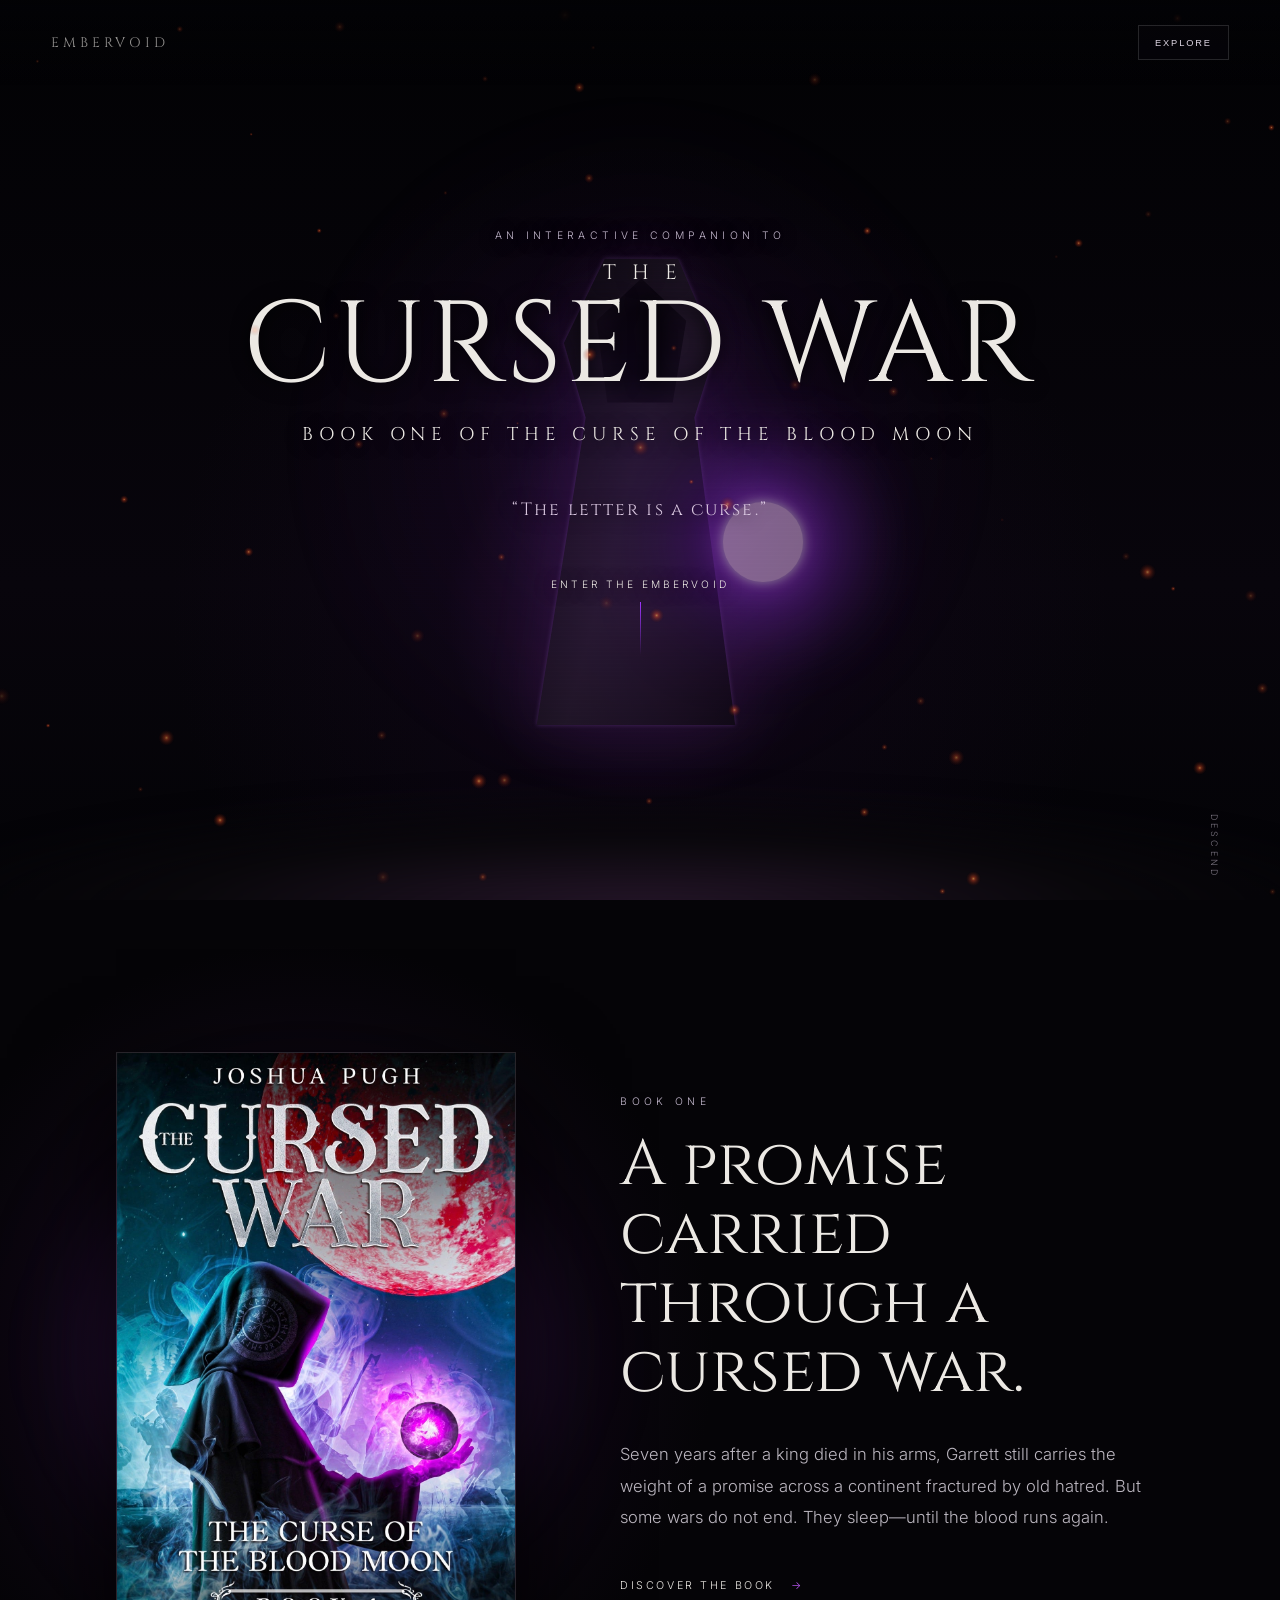
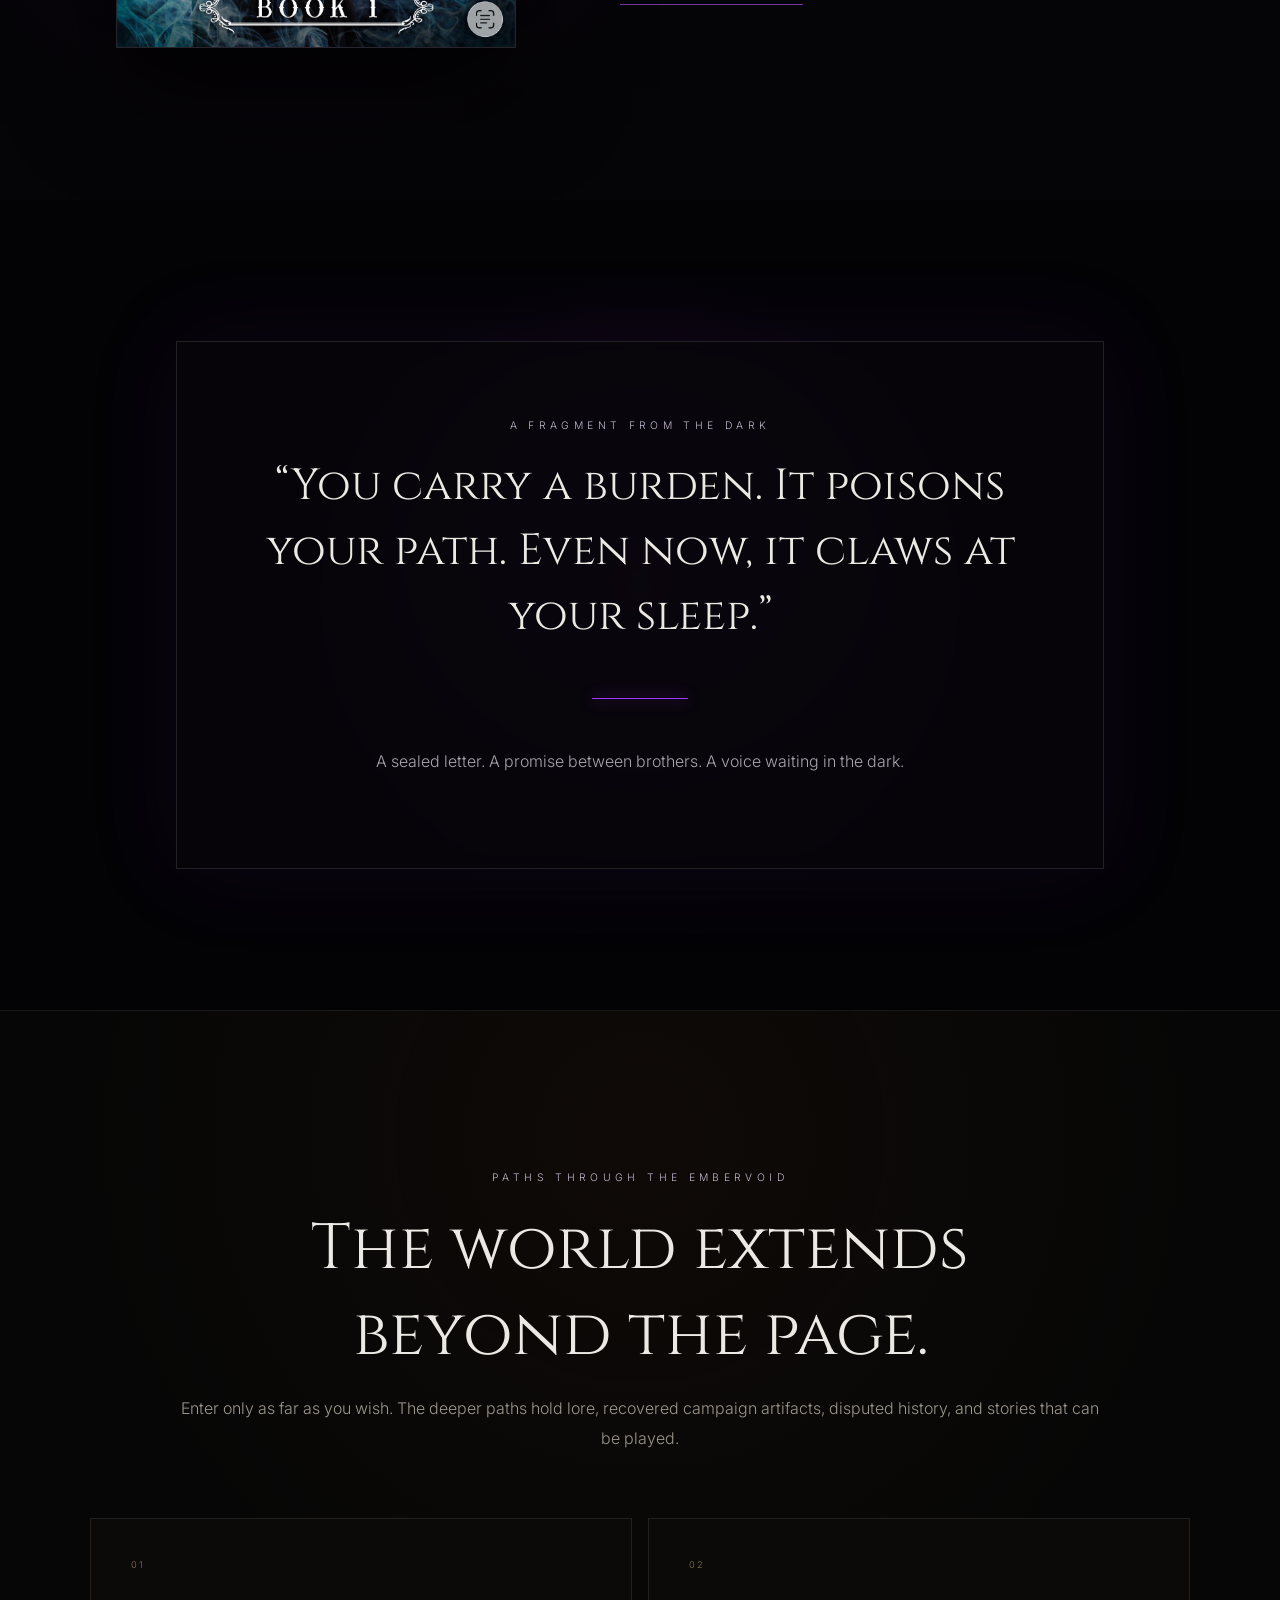
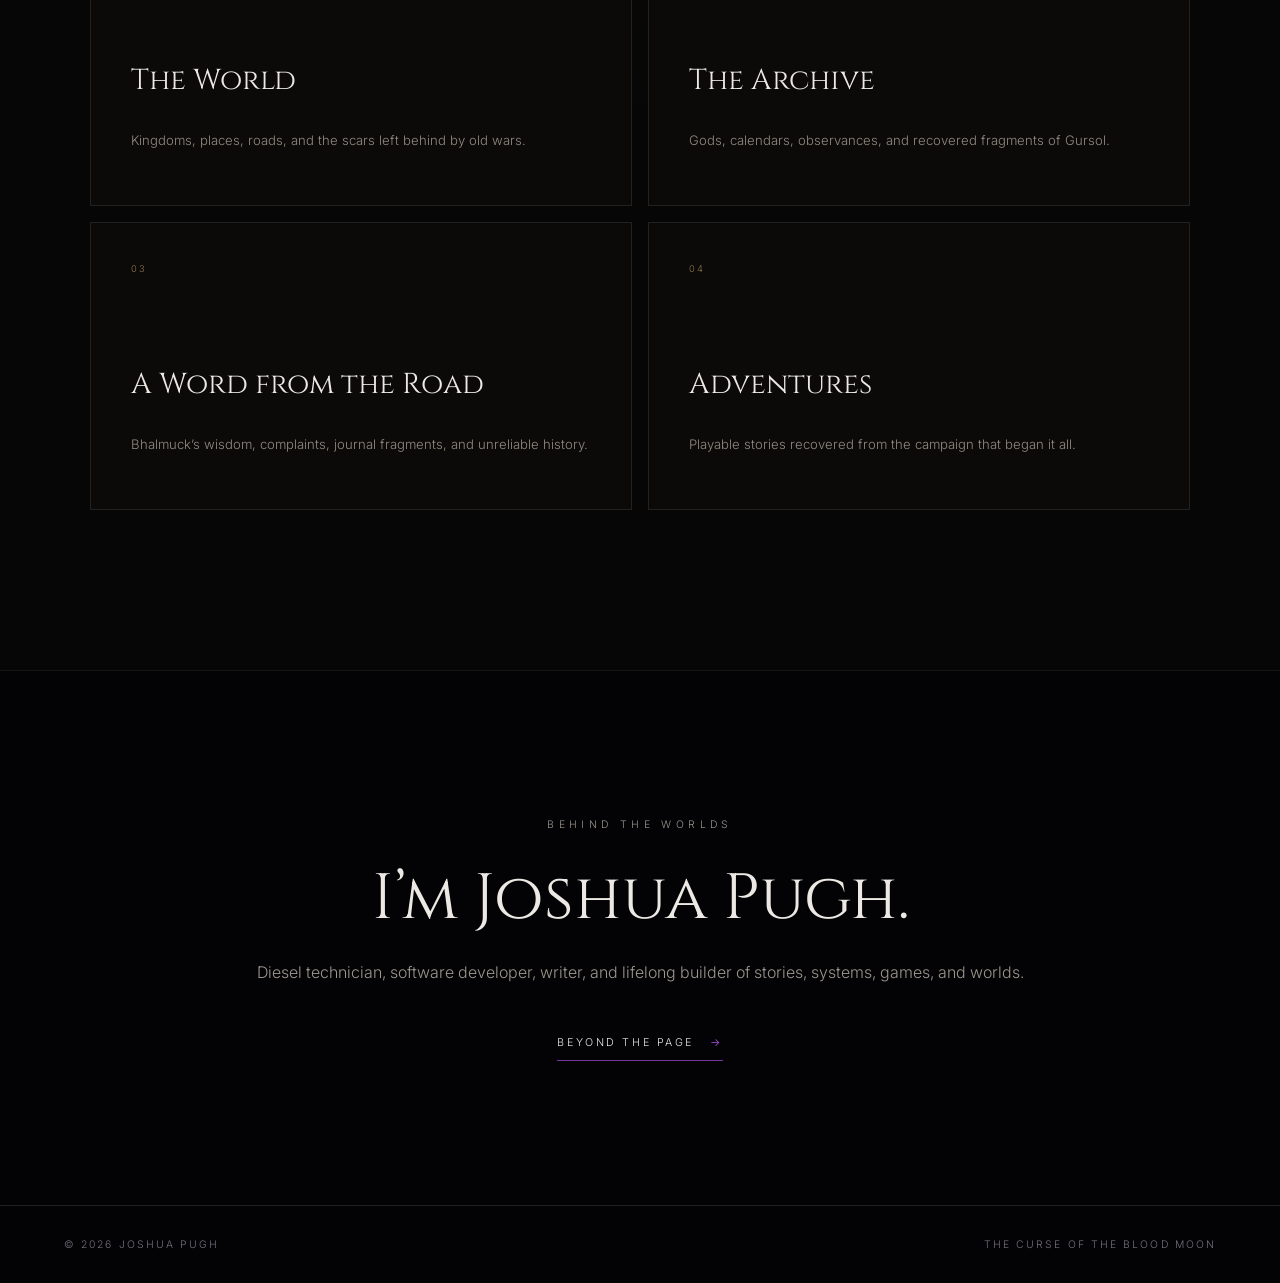
==== commit b8c158e3: "Refresh manuscript excerpts and strengthen the watcher" ====
--- a/index.html
+++ b/index.html
@@ -1 +1 @@
-<!doctype html><html lang="en"><head><meta charset="utf-8"><meta name="viewport" content="width=device-width,initial-scale=1"><meta name="description" content="Embervoid is the interactive companion to The Cursed War, Book One of The Curse of the Blood Moon by Joshua Pugh."><title>The Cursed War | Embervoid</title><link rel="preconnect" href="https://fonts.googleapis.com"><link rel="preconnect" href="https://fonts.gstatic.com" crossorigin><link href="https://fonts.googleapis.com/css2?family=Cinzel:wght@400;500;600&family=Inter:wght@300;400;500&display=swap" rel="stylesheet"><link rel="stylesheet" href="styles.css"><link rel="stylesheet" href="home.css"></head><body><canvas id="embers" aria-hidden="true"></canvas><header class="site-header"><a class="wordmark" href="index.html" aria-label="Embervoid home">EMBERVOID</a><nav aria-label="Primary navigation"><a href="book.html">The Book</a><a href="world.html">The World</a><a href="archive.html">The Archive</a><a href="road.html">The Road</a><a href="adventures.html">Adventures</a><a href="about.html">About</a></nav></header><main><section class="void-hero" id="home"><div class="aura" aria-hidden="true"></div><div class="figure" aria-hidden="true"><div class="hood"></div><div class="flame"></div></div><div class="hero-copy"><p class="eyebrow">An interactive companion to</p><h1><span>The</span> Cursed War</h1><p class="subtitle">Book One of The Curse of the Blood Moon</p><p class="whisper">“The letter is a curse.”</p><a class="enter" href="book.html"><span>Enter the Embervoid</span><i aria-hidden="true"></i></a></div><p class="scroll-cue">Descend</p></section><section class="book-section" id="book"><div class="section-glow" aria-hidden="true"></div><div class="book-visual reveal"><div class="cover-halo" aria-hidden="true"></div><img src="assets/book-cover.jpg" alt="Cover of The Cursed War: The Curse of the Blood Moon"></div><div class="book-copy reveal"><p class="eyebrow">Book One</p><h2>A promise carried<br>through a cursed war.</h2><p>Seven years after a king died in his arms, Garrett still carries the weight of a promise across a continent fractured by old hatred. But some wars do not end. They sleep—until the blood runs again.</p><a class="text-link" href="book.html">Discover the book <span>→</span></a></div></section><section class="letter-section"><div class="letter-card reveal"><p class="eyebrow">A fragment from the dark</p><blockquote>“You carry a burden. It poisons your path. Corrupts your thoughts. Even now, it claws at your sleep.”</blockquote><div class="violet-rule"></div><p class="letter-note">A sealed letter. A promise between brothers. A voice waiting in the dark.</p></div></section><section class="portal-section"><div class="portal-intro reveal"><p class="eyebrow">Paths through the Embervoid</p><h2>The world extends beyond the page.</h2><p>Enter only as far as you wish. The deeper paths hold lore, recovered campaign artifacts, disputed history, and stories that can be played.</p></div><div class="portal-grid"><a class="portal-card reveal" href="world.html"><span>01</span><h3>The World</h3><p>Kingdoms, places, roads, and the scars left behind by old wars.</p></a><a class="portal-card reveal" href="archive.html"><span>02</span><h3>The Archive</h3><p>Gods, calendars, observances, and recovered fragments of Gursol.</p></a><a class="portal-card reveal" href="road.html"><span>03</span><h3>A Word from the Road</h3><p>Bhalmuck’s wisdom, complaints, journal fragments, and unreliable history.</p></a><a class="portal-card reveal" href="adventures.html"><span>04</span><h3>Adventures</h3><p>Playable stories recovered from the campaign that began it all.</p></a></div></section><section class="home-author reveal"><div><p class="eyebrow">Behind the worlds</p><h2>I’m Joshua Pugh.</h2><p>Diesel technician, software developer, writer, and lifelong builder of stories, systems, games, and worlds.</p><a class="text-link" href="about.html">Beyond the page <span>→</span></a></div></section></main><footer><span>© <span id="year"></span> Joshua Pugh</span><span>The Curse of the Blood Moon</span></footer><script src="script.js"></script></body></html>
+<!doctype html><html lang="en"><head><meta charset="utf-8"><meta name="viewport" content="width=device-width,initial-scale=1"><meta name="description" content="Embervoid is the interactive companion to The Cursed War, Book One of The Curse of the Blood Moon by Joshua Pugh."><title>The Cursed War | Embervoid</title><link rel="preconnect" href="https://fonts.googleapis.com"><link rel="preconnect" href="https://fonts.gstatic.com" crossorigin><link href="https://fonts.googleapis.com/css2?family=Cinzel:wght@400;500;600&family=Inter:wght@300;400;500&display=swap" rel="stylesheet"><link rel="stylesheet" href="styles.css"><link rel="stylesheet" href="home.css"></head><body><canvas id="embers" aria-hidden="true"></canvas><header class="site-header"><a class="wordmark" href="index.html" aria-label="Embervoid home">EMBERVOID</a><nav aria-label="Primary navigation"><a href="book.html">The Book</a><a href="world.html">The World</a><a href="archive.html">The Archive</a><a href="road.html">The Road</a><a href="adventures.html">Adventures</a><a href="about.html">About</a></nav></header><main><section class="void-hero" id="home"><div class="aura" aria-hidden="true"></div><div class="figure" aria-hidden="true"><div class="hood"></div><div class="flame"></div></div><div class="hero-copy"><p class="eyebrow">An interactive companion to</p><h1><span>The</span> Cursed War</h1><p class="subtitle">Book One of The Curse of the Blood Moon</p><p class="whisper">“The letter is a curse.”</p><a class="enter" href="book.html"><span>Enter the Embervoid</span><i aria-hidden="true"></i></a></div><p class="scroll-cue">Descend</p></section><section class="book-section" id="book"><div class="section-glow" aria-hidden="true"></div><div class="book-visual reveal"><div class="cover-halo" aria-hidden="true"></div><img src="assets/book-cover.jpg" alt="Cover of The Cursed War: The Curse of the Blood Moon"></div><div class="book-copy reveal"><p class="eyebrow">Book One</p><h2>A promise carried<br>through a cursed war.</h2><p>Seven years after a king died in his arms, Garrett still carries the weight of a promise across a continent fractured by old hatred. But some wars do not end. They sleep—until the blood runs again.</p><a class="text-link" href="book.html">Discover the book <span>→</span></a></div></section><section class="letter-section"><div class="letter-card reveal"><p class="eyebrow">A fragment from the dark</p><blockquote>“You carry a burden. It poisons your path. Even now, it claws at your sleep.”</blockquote><div class="violet-rule"></div><p class="letter-note">A sealed letter. A promise between brothers. A voice waiting in the dark.</p></div></section><section class="portal-section"><div class="portal-intro reveal"><p class="eyebrow">Paths through the Embervoid</p><h2>The world extends beyond the page.</h2><p>Enter only as far as you wish. The deeper paths hold lore, recovered campaign artifacts, disputed history, and stories that can be played.</p></div><div class="portal-grid"><a class="portal-card reveal" href="world.html"><span>01</span><h3>The World</h3><p>Kingdoms, places, roads, and the scars left behind by old wars.</p></a><a class="portal-card reveal" href="archive.html"><span>02</span><h3>The Archive</h3><p>Gods, calendars, observances, and recovered fragments of Gursol.</p></a><a class="portal-card reveal" href="road.html"><span>03</span><h3>A Word from the Road</h3><p>Bhalmuck’s wisdom, complaints, journal fragments, and unreliable history.</p></a><a class="portal-card reveal" href="adventures.html"><span>04</span><h3>Adventures</h3><p>Playable stories recovered from the campaign that began it all.</p></a></div></section><section class="home-author reveal"><div><p class="eyebrow">Behind the worlds</p><h2>I’m Joshua Pugh.</h2><p>Diesel technician, software developer, writer, and lifelong builder of stories, systems, games, and worlds.</p><a class="text-link" href="about.html">Beyond the page <span>→</span></a></div></section></main><footer><span>© <span id="year"></span> Joshua Pugh</span><span>The Curse of the Blood Moon</span></footer><script src="script.js"></script></body></html>
--- a/home.css
+++ b/home.css
@@ -1 +1,4 @@
 .portal-section{padding:10rem clamp(1.5rem,7vw,8rem);border-top:1px solid #ffffff12;background:radial-gradient(circle at 50% 10%,#44231225,transparent 45%),#060606}.portal-intro{max-width:58rem;margin:0 auto 4rem;text-align:center}.portal-intro h2,.home-author h2{font-family:Cinzel,serif;font-weight:400;font-size:clamp(2.4rem,5vw,5rem);margin:1rem 0}.portal-intro>p:last-child,.home-author p{color:#9d978d;line-height:1.85}.portal-grid{max-width:82rem;margin:auto;display:grid;grid-template-columns:repeat(2,1fr);gap:1rem}.portal-card{min-height:18rem;padding:2.5rem;border:1px solid #ffffff18;background:#0b0a08;display:flex;flex-direction:column;transition:.35s}.portal-card:hover{transform:translateY(-4px);border-color:#c69b5055;background:#100d09}.portal-card>span{color:#8b744d;font-size:.58rem;letter-spacing:.25em}.portal-card h3{font-family:Cinzel,serif;font-size:1.8rem;font-weight:400;margin:auto 0 1rem}.portal-card p{color:#918b81;line-height:1.7;font-size:.82rem}.home-author{padding:9rem 1.5rem;text-align:center;border-top:1px solid #ffffff12}.home-author>div{max-width:48rem;margin:auto}.home-author .text-link{display:inline-flex;margin-top:2rem}@media(max-width:700px){.portal-grid{grid-template-columns:1fr}.portal-card{min-height:15rem}.portal-section{padding-top:7rem;padding-bottom:7rem}}
+.site-header{pointer-events:none}.site-header>*{pointer-events:auto}.wordmark{border:0;padding:.6rem 0;opacity:.62}.site-header nav{position:absolute;right:clamp(1.25rem,4vw,4rem);top:4.6rem;display:flex;flex-direction:column;align-items:flex-end;gap:0;padding:1rem;border:1px solid #ffffff16;background:#060509eb;backdrop-filter:blur(14px);opacity:0;visibility:hidden;transform:translateY(-.6rem);transition:.3s}.site-header nav a{width:100%;padding:.8rem 1rem;text-align:right}.site-header.menu-open nav{opacity:1;visibility:visible;transform:none}.home-menu{margin-left:auto;border:1px solid #ffffff22;background:#07060a99;color:#ddd5e3;padding:.72rem 1rem;text-transform:uppercase;letter-spacing:.2em;font-size:.58rem;cursor:pointer}.home-menu:hover{border-color:#9e35ff88;box-shadow:0 0 25px #7b20b529}.site-header.menu-open .home-menu{color:#c980ff}
+@media(max-width:760px){.site-header nav{display:flex;right:1rem;top:4.2rem}.wordmark{font-size:.68rem}.home-menu{display:block}}
+.void-hero .figure{opacity:.48;filter:drop-shadow(0 0 2px #bd72ff88) drop-shadow(0 0 30px #63227a66)}.void-hero .hood{background:linear-gradient(105deg,#050407,#2b2230 48%,#070509)}
